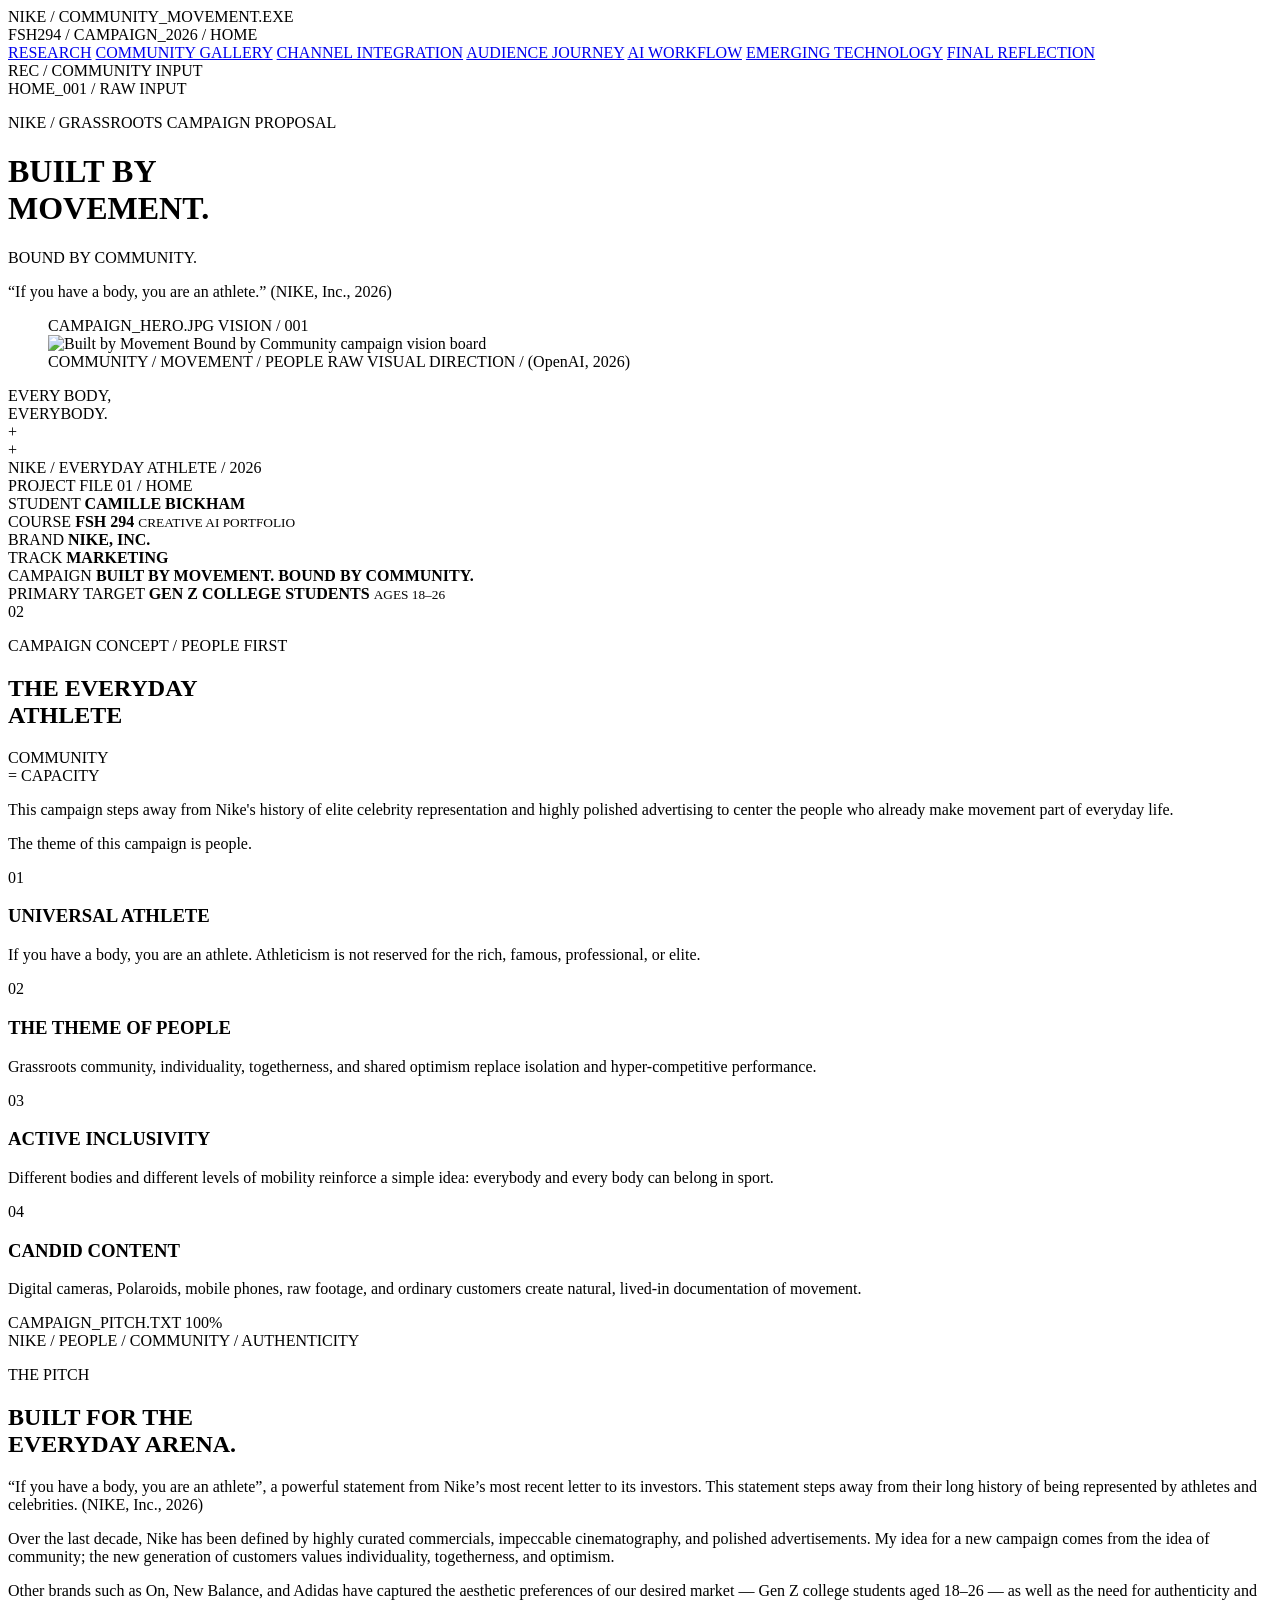
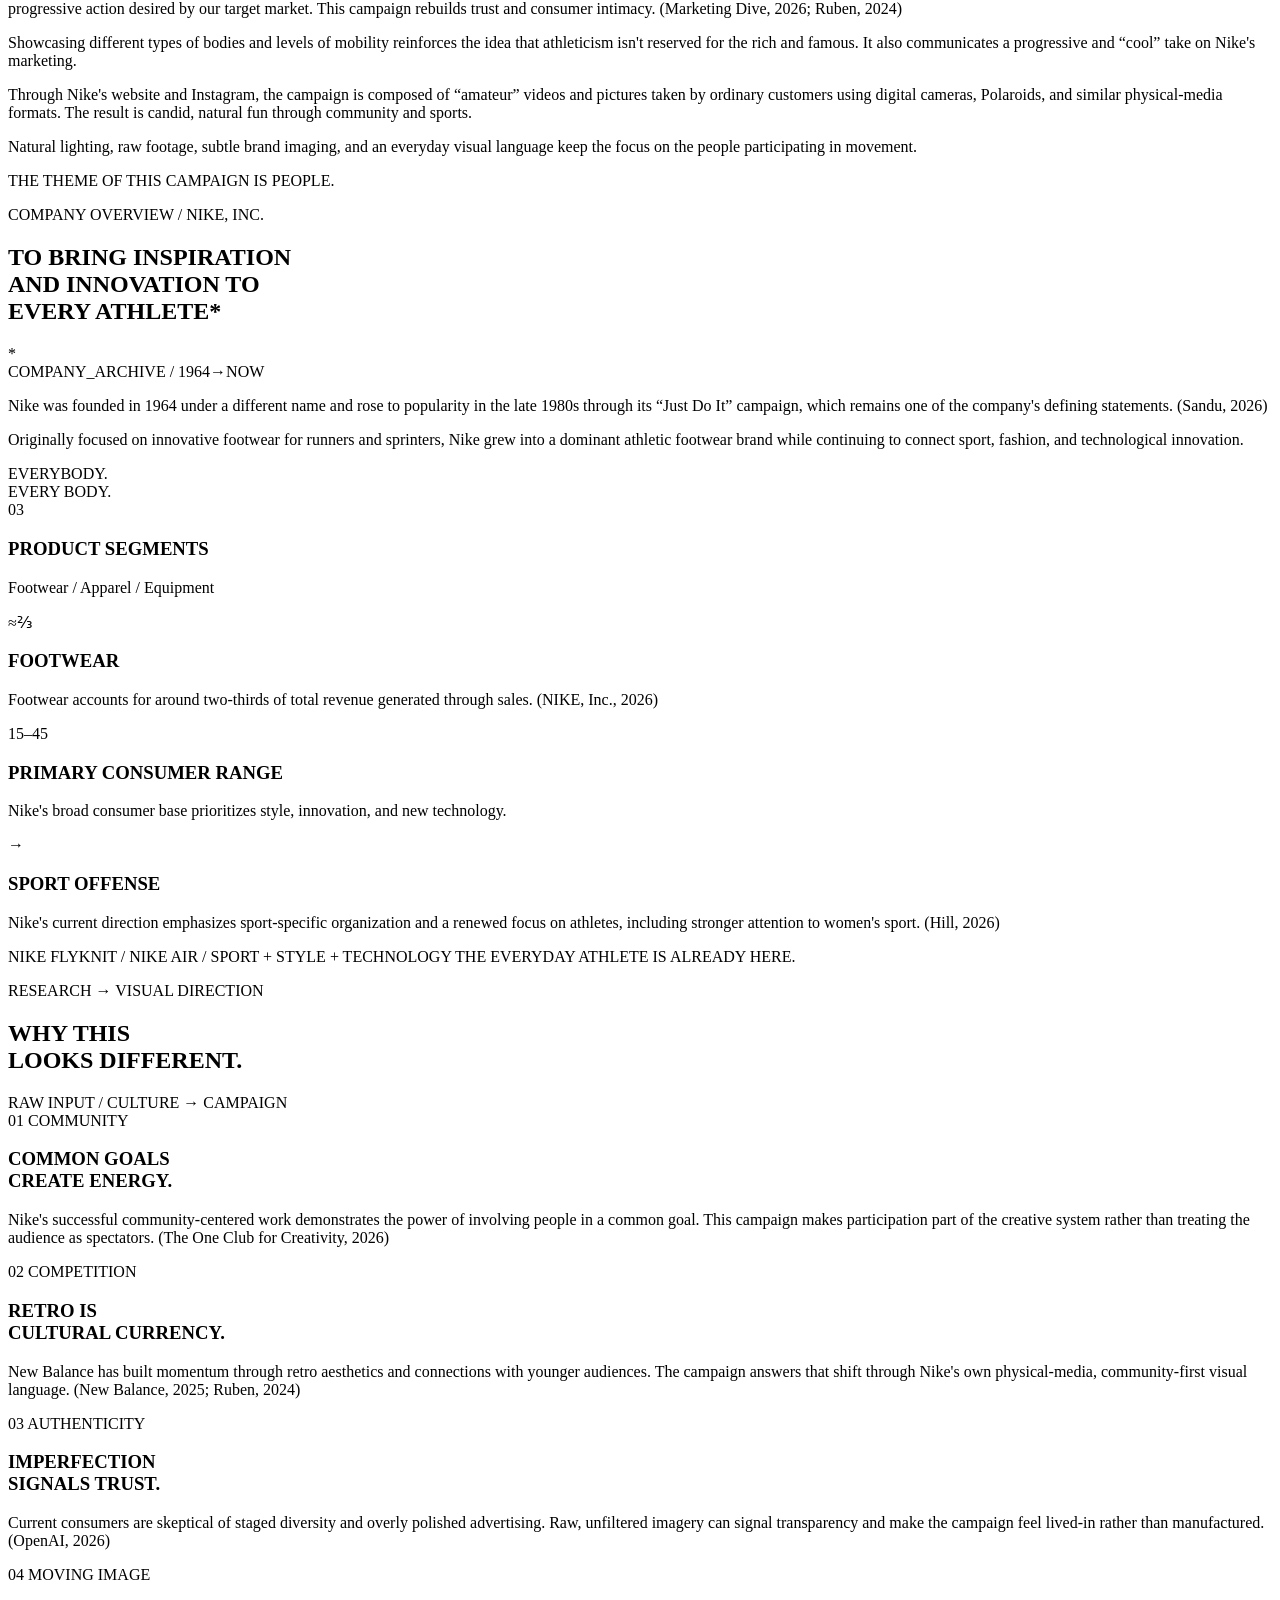
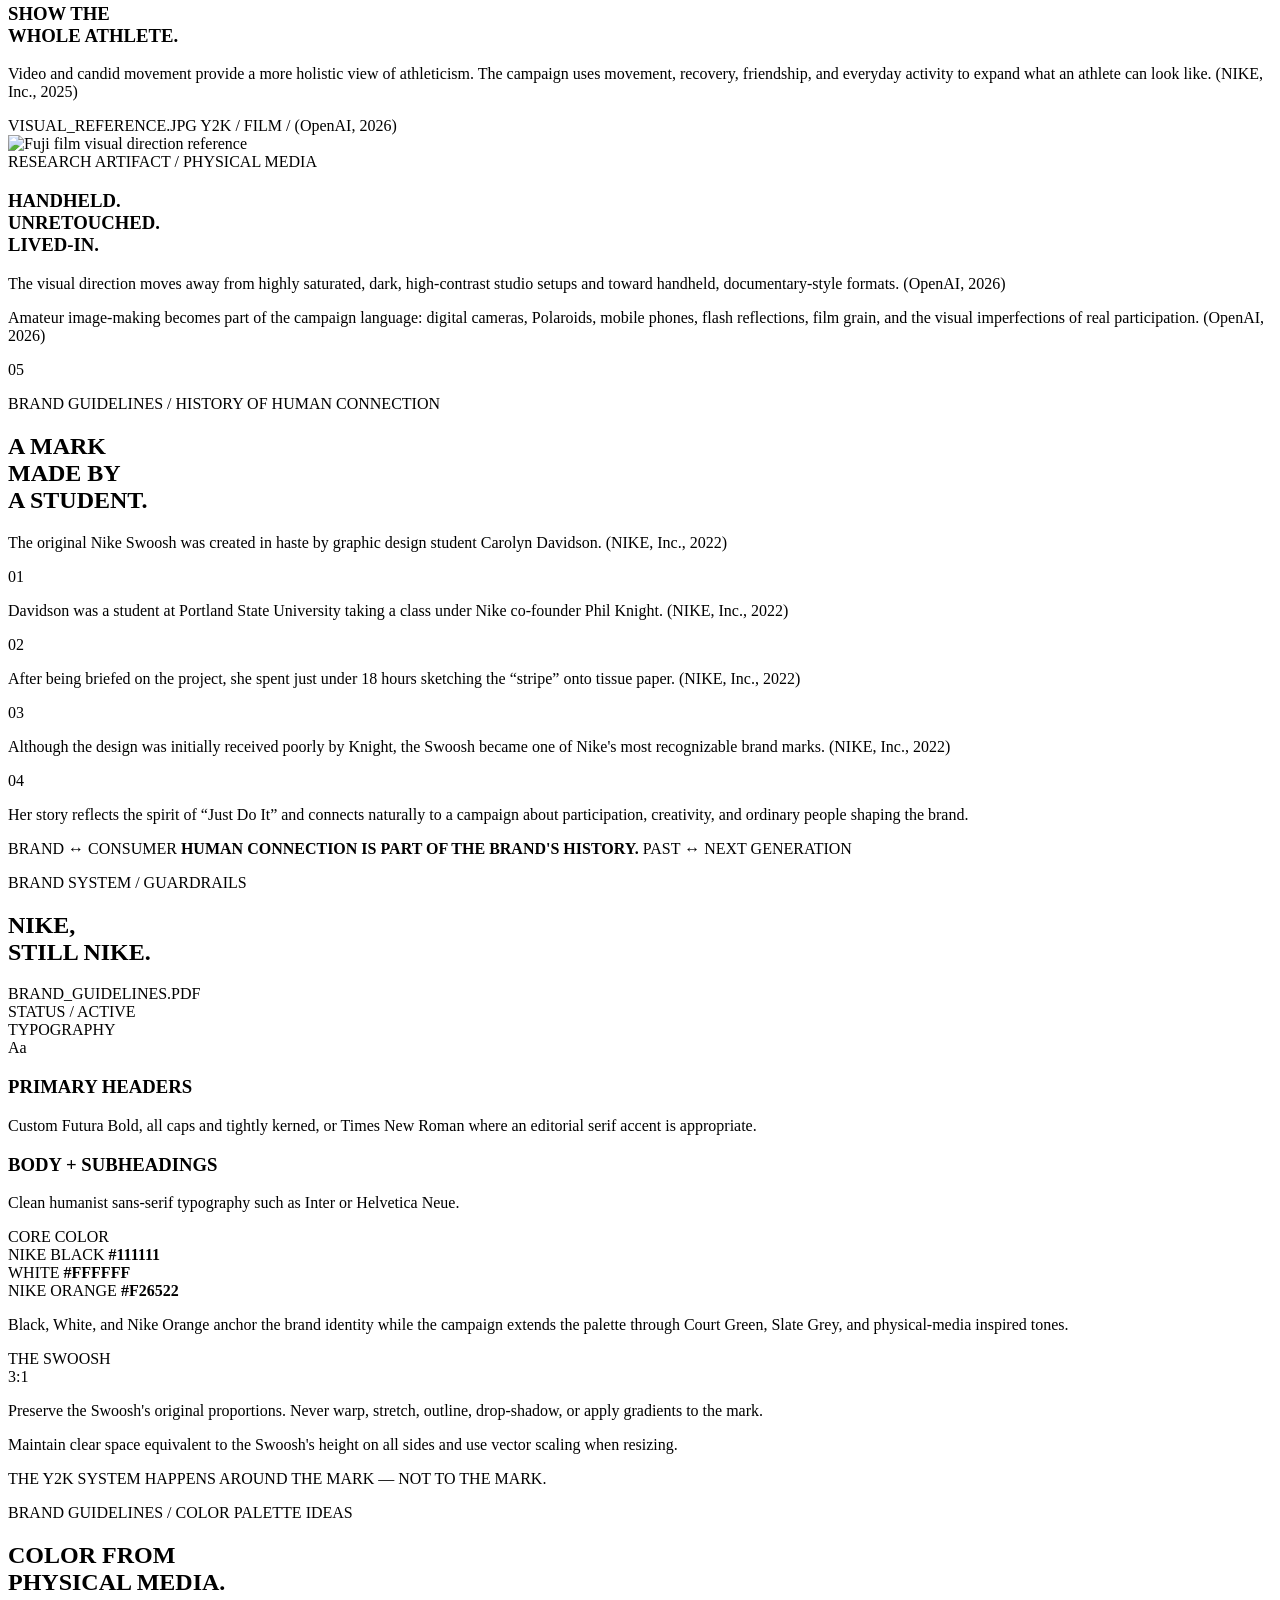
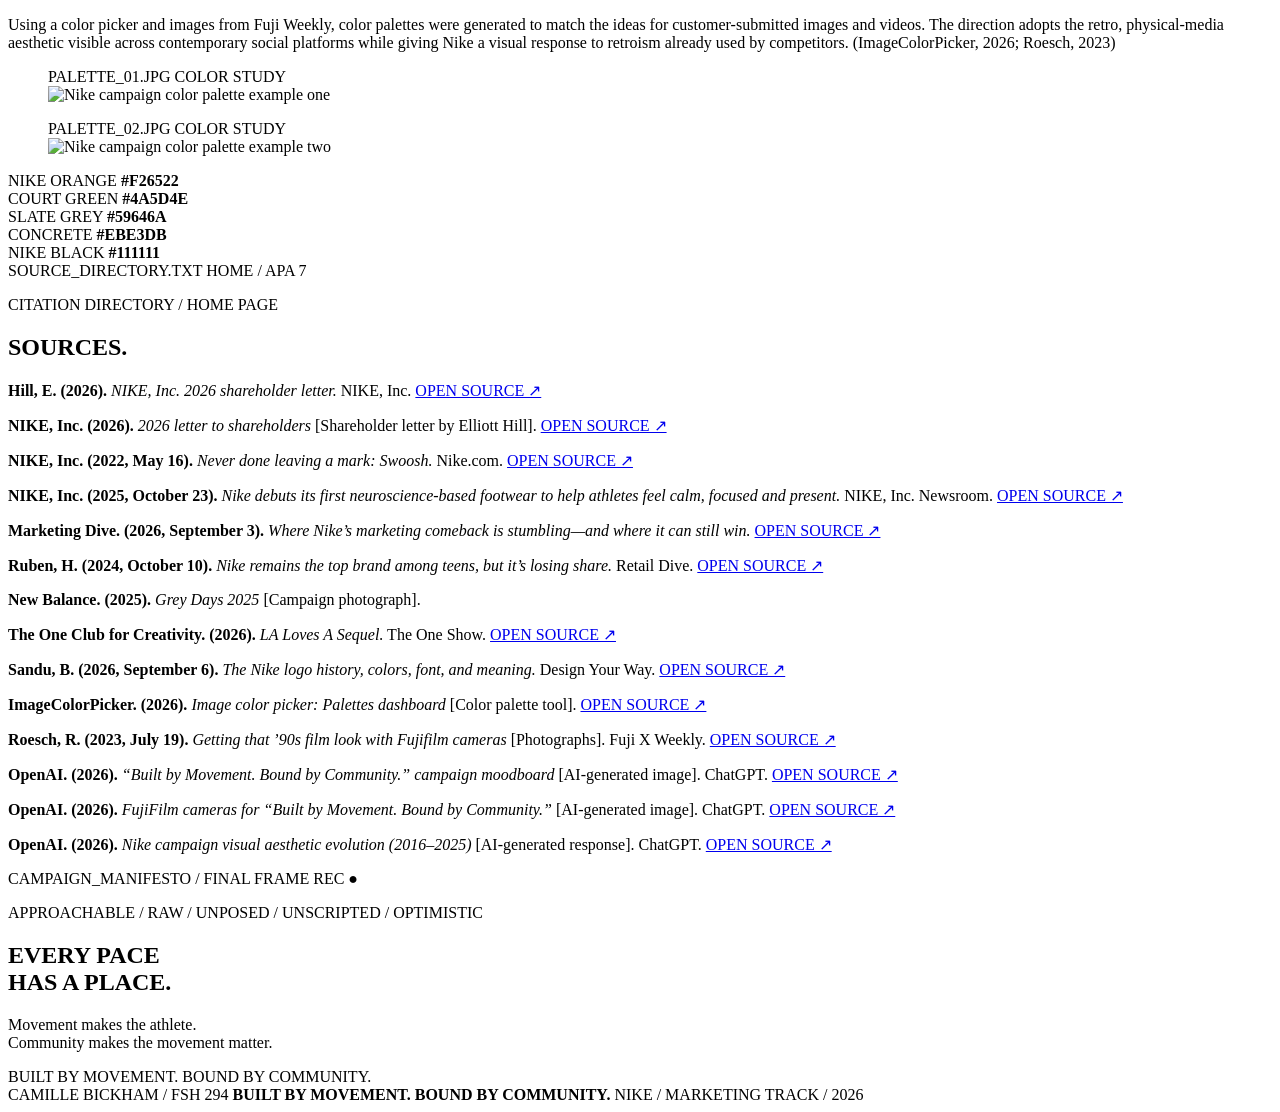
==== index.html @ 8ad65e27 "Add files via upload" ====
<!doctype html>
<html lang="en">
<head>
<meta charset="utf-8">
<meta name="viewport" content="width=device-width, initial-scale=1">
<title>Home | Nike Creative AI Portfolio</title>
<link rel="stylesheet" href="css/home.css">
</head>
<body>
<!-- =========================================================
NIKE — BUILT BY MOVEMENT. BOUND BY COMMUNITY.
HOME PAGE ONLY
CAMILLE BICKHAM / FSH 294 / MARKETING TRACK
========================================================= -->

<div class="nike-home">

  <!-- SYSTEM BAR -->
  <div class="home-system-bar">
    <div class="system-left">
      <span class="system-dot dot-orange"></span>
      <span class="system-dot dot-green"></span>
      <span class="system-dot dot-slate"></span>
      <span class="system-title">NIKE / COMMUNITY_MOVEMENT.EXE</span>
    </div>
    <div class="system-right">FSH294 / CAMPAIGN_2026 / HOME</div>
  </div>

  <!-- PAGE NAVIGATION / added without altering existing page structure -->
  <nav class="home-page-nav" aria-label="Portfolio page navigation">
    <a href="research.html">RESEARCH</a>
    <a href="community-gallery.html">COMMUNITY GALLERY</a>
    <a href="channel-integration.html">CHANNEL INTEGRATION</a>
    <a href="audience-journey.html">AUDIENCE JOURNEY</a>
    <a href="ai-workflow.html">AI WORKFLOW</a>
    <a href="emerging-technology.html">EMERGING TECHNOLOGY</a>
    <a href="final-reflection.html">FINAL REFLECTION</a>
  </nav>

  <!-- =====================================================
  HERO
  ====================================================== -->
  <header class="home-hero">

    <div class="hero-grid"></div>

    <div class="hero-topline">
      <div class="rec-chip"><span class="rec-dot"></span>REC / COMMUNITY INPUT</div>
      <div class="hero-file">HOME_001 / RAW INPUT</div>
    </div>

    <div class="hero-copy">
      <p class="hero-kicker">NIKE / GRASSROOTS CAMPAIGN PROPOSAL</p>
      <h1 class="hero-title">BUILT BY<br>MOVEMENT.</h1>
      <div class="hero-title-outline">BOUND BY COMMUNITY.</div>
      <p class="hero-quote">“If you have a body, you are an athlete.” <span class="home-citation">(NIKE, Inc., 2026)</span></p>
    </div>

    <figure class="hero-image-frame">

      <div class="image-window-bar">
        <span>CAMPAIGN_HERO.JPG</span>
        <span>VISION / 001</span>
      </div>

      <img alt="Built by Movement Bound by Community campaign vision board" src="assets/images/vision-board1.jpg">

      <div class="hero-image-meta">
        <span>COMMUNITY / MOVEMENT / PEOPLE</span>
        <span>RAW VISUAL DIRECTION / <span class="home-citation">(OpenAI, 2026)</span></span>
      </div>

    </figure>

    <div class="hero-sticker">EVERY BODY,<br>EVERYBODY.</div>

    <div class="hero-crosshair hero-crosshair-one">+</div>
    <div class="hero-crosshair hero-crosshair-two">+</div>

    <div class="hero-vertical">NIKE / EVERYDAY ATHLETE / 2026</div>

  </header>

  <!-- =====================================================
  PROJECT META
  ====================================================== -->
  <section class="project-meta">

    <div class="meta-heading">
      <span>PROJECT FILE</span>
      <span>01 / HOME</span>
    </div>

    <div class="meta-grid">

      <div class="meta-card">
        <span class="meta-label">STUDENT</span>
        <strong>CAMILLE BICKHAM</strong>
      </div>

      <div class="meta-card">
        <span class="meta-label">COURSE</span>
        <strong>FSH 294</strong>
        <small>CREATIVE AI PORTFOLIO</small>
      </div>

      <div class="meta-card meta-orange">
        <span class="meta-label">BRAND</span>
        <strong>NIKE, INC.</strong>
      </div>

      <div class="meta-card meta-green">
        <span class="meta-label">TRACK</span>
        <strong>MARKETING</strong>
      </div>

      <div class="meta-card meta-wide">
        <span class="meta-label">CAMPAIGN</span>
        <strong>BUILT BY MOVEMENT. BOUND BY COMMUNITY.</strong>
      </div>

      <div class="meta-card meta-black">
        <span class="meta-label">PRIMARY TARGET</span>
        <strong>GEN Z COLLEGE STUDENTS</strong>
        <small>AGES 18–26</small>
      </div>

    </div>

  </section>

  <!-- =====================================================
  CAMPAIGN CONCEPT
  ====================================================== -->
  <section class="concept-section">

    <div class="section-number">02</div>

    <div class="concept-heading">

      <div>
        <p class="section-kicker">CAMPAIGN CONCEPT / PEOPLE FIRST</p>
        <h2 class="outline-green">THE EVERYDAY<br>ATHLETE</h2>
      </div>

      <div class="concept-stamp">COMMUNITY<br>= CAPACITY</div>

    </div>

    <div class="concept-layout">

      <div class="concept-big-copy">
        <p>This campaign steps away from Nike's history of elite celebrity representation and highly polished advertising to center the people who already make movement part of everyday life.</p>
        <p class="concept-serif">The theme of this campaign is people.</p>
      </div>

      <div class="concept-points">

        <article class="concept-point">
          <span class="concept-index">01</span>
          <div class="concept-point-copy">
            <h3>UNIVERSAL ATHLETE</h3>
            <p>If you have a body, you are an athlete. Athleticism is not reserved for the rich, famous, professional, or elite.</p>
          </div>
        </article>

        <article class="concept-point">
          <span class="concept-index">02</span>
          <div class="concept-point-copy">
            <h3>THE THEME OF PEOPLE</h3>
            <p>Grassroots community, individuality, togetherness, and shared optimism replace isolation and hyper-competitive performance.</p>
          </div>
        </article>

        <article class="concept-point">
          <span class="concept-index">03</span>
          <div class="concept-point-copy">
            <h3>ACTIVE INCLUSIVITY</h3>
            <p>Different bodies and different levels of mobility reinforce a simple idea: everybody and every body can belong in sport.</p>
          </div>
        </article>

        <article class="concept-point">
          <span class="concept-index">04</span>
          <div class="concept-point-copy">
            <h3>CANDID CONTENT</h3>
            <p>Digital cameras, Polaroids, mobile phones, raw footage, and ordinary customers create natural, lived-in documentation of movement.</p>
          </div>
        </article>

      </div>

    </div>

  </section>

  <!-- =====================================================
  CAMPAIGN PITCH
  ====================================================== -->
  <section class="pitch-section">

    <div class="pitch-browser">

      <div class="browser-top">
        <div class="browser-dots">
          <span></span>
          <span></span>
          <span></span>
        </div>
        <span>CAMPAIGN_PITCH.TXT</span>
        <span>100%</span>
      </div>

      <div class="pitch-content">

        <div class="pitch-side-label">NIKE / PEOPLE / COMMUNITY / AUTHENTICITY</div>

        <div class="pitch-main">

          <p class="section-kicker orange-text">THE PITCH</p>

          <h2>BUILT FOR THE<br>EVERYDAY ARENA.</h2>

          <p>“If you have a body, you are an athlete”, a powerful statement from Nike’s most recent letter to its investors. This statement steps away from their long history of being represented by athletes and celebrities. <span class="home-citation">(NIKE, Inc., 2026)</span></p>

          <p>Over the last decade, Nike has been defined by highly curated commercials, impeccable cinematography, and polished advertisements. My idea for a new campaign comes from the idea of community; the new generation of customers values individuality, togetherness, and optimism.</p>

          <p>Other brands such as On, New Balance, and Adidas have captured the aesthetic preferences of our desired market — Gen Z college students aged 18–26 — as well as the need for authenticity and progressive action desired by our target market. This campaign rebuilds trust and consumer intimacy. <span class="home-citation">(Marketing Dive, 2026; Ruben, 2024)</span></p>

          <p>Showcasing different types of bodies and levels of mobility reinforces the idea that athleticism isn't reserved for the rich and famous. It also communicates a progressive and “cool” take on Nike's marketing.</p>

          <p>Through Nike's website and Instagram, the campaign is composed of “amateur” videos and pictures taken by ordinary customers using digital cameras, Polaroids, and similar physical-media formats. The result is candid, natural fun through community and sports.</p>

          <p>Natural lighting, raw footage, subtle brand imaging, and an everyday visual language keep the focus on the people participating in movement.</p>

          <p class="pitch-final">THE THEME OF THIS CAMPAIGN IS PEOPLE.</p>

        </div>

      </div>

    </div>

  </section>

  <!-- =====================================================
  COMPANY OVERVIEW
  ====================================================== -->
  <section class="company-section">

    <div class="company-header">

      <div class="company-title-block">
        <p class="section-kicker light-kicker">COMPANY OVERVIEW / NIKE, INC.</p>
        <h2 class="company-mission">TO BRING INSPIRATION<br>AND INNOVATION TO<br>EVERY ATHLETE*</h2>
      </div>

      <div class="asterisk">*</div>

    </div>

    <div class="company-grid">

      <div class="company-history">

        <span class="technical-label">COMPANY_ARCHIVE / 1964→NOW</span>

        <p>Nike was founded in 1964 under a different name and rose to popularity in the late 1980s through its “Just Do It” campaign, which remains one of the company's defining statements. <span class="home-citation">(Sandu, 2026)</span></p>

        <p>Originally focused on innovative footwear for runners and sprinters, Nike grew into a dominant athletic footwear brand while continuing to connect sport, fashion, and technological innovation.</p>

        <div class="company-quote">EVERYBODY.<br>EVERY BODY.</div>

      </div>

      <div class="company-data">

        <article>
          <span class="data-number">03</span>
          <div>
            <h3>PRODUCT SEGMENTS</h3>
            <p>Footwear / Apparel / Equipment</p>
          </div>
        </article>

        <article>
          <span class="data-number">≈⅔</span>
          <div>
            <h3>FOOTWEAR</h3>
            <p>Footwear accounts for around two-thirds of total revenue generated through sales. <span class="home-citation">(NIKE, Inc., 2026)</span></p>
          </div>
        </article>

        <article>
          <span class="data-number">15–45</span>
          <div>
            <h3>PRIMARY CONSUMER RANGE</h3>
            <p>Nike's broad consumer base prioritizes style, innovation, and new technology.</p>
          </div>
        </article>

        <article>
          <span class="data-number">→</span>
          <div>
            <h3>SPORT OFFENSE</h3>
            <p>Nike's current direction emphasizes sport-specific organization and a renewed focus on athletes, including stronger attention to women's sport. <span class="home-citation">(Hill, 2026)</span></p>
          </div>
        </article>

      </div>

    </div>

    <div class="company-bottom">
      <span>NIKE FLYKNIT / NIKE AIR / SPORT + STYLE + TECHNOLOGY</span>
      <span>THE EVERYDAY ATHLETE IS ALREADY HERE.</span>
    </div>

  </section>

  <!-- =====================================================
  RESEARCH TO VISUAL
  ====================================================== -->
  <section class="research-visual-section">

    <div class="research-header">

      <div>
        <p class="section-kicker">RESEARCH → VISUAL DIRECTION</p>
        <h2 class="outline-orange">WHY THIS<br>LOOKS DIFFERENT.</h2>
      </div>

      <div class="raw-input-chip">RAW INPUT / CULTURE → CAMPAIGN</div>

    </div>

    <div class="research-grid">

      <article class="research-card research-orange">
        <span class="research-index">01</span>
        <span class="research-type">COMMUNITY</span>
        <h3>COMMON GOALS<br>CREATE ENERGY.</h3>
        <p>Nike's successful community-centered work demonstrates the power of involving people in a common goal. This campaign makes participation part of the creative system rather than treating the audience as spectators. <span class="home-citation">(The One Club for Creativity, 2026)</span></p>
      </article>

      <article class="research-card research-green">
        <span class="research-index">02</span>
        <span class="research-type">COMPETITION</span>
        <h3>RETRO IS<br>CULTURAL CURRENCY.</h3>
        <p>New Balance has built momentum through retro aesthetics and connections with younger audiences. The campaign answers that shift through Nike's own physical-media, community-first visual language. <span class="home-citation">(New Balance, 2025; Ruben, 2024)</span></p>
      </article>

      <article class="research-card research-slate">
        <span class="research-index">03</span>
        <span class="research-type">AUTHENTICITY</span>
        <h3>IMPERFECTION<br>SIGNALS TRUST.</h3>
        <p>Current consumers are skeptical of staged diversity and overly polished advertising. Raw, unfiltered imagery can signal transparency and make the campaign feel lived-in rather than manufactured. <span class="home-citation">(OpenAI, 2026)</span></p>
      </article>

      <article class="research-card research-black">
        <span class="research-index">04</span>
        <span class="research-type">MOVING IMAGE</span>
        <h3>SHOW THE<br>WHOLE ATHLETE.</h3>
        <p>Video and candid movement provide a more holistic view of athleticism. The campaign uses movement, recovery, friendship, and everyday activity to expand what an athlete can look like. <span class="home-citation">(NIKE, Inc., 2025)</span></p>
      </article>

    </div>

    <div class="visual-artifact">

      <div class="artifact-window">

        <div class="browser-top">
          <div class="browser-dots">
            <span></span>
            <span></span>
            <span></span>
          </div>
          <span>VISUAL_REFERENCE.JPG</span>
          <span>Y2K / FILM / <span class="home-citation">(OpenAI, 2026)</span></span>
        </div>

        <img alt="Fuji film visual direction reference" loading="lazy" src="assets/images/fuji-film-visual.jpg">

      </div>

      <div class="artifact-copy">
        <span class="technical-label">RESEARCH ARTIFACT / PHYSICAL MEDIA</span>
        <h3>HANDHELD.<br>UNRETOUCHED.<br>LIVED-IN.</h3>
        <p>The visual direction moves away from highly saturated, dark, high-contrast studio setups and toward handheld, documentary-style formats. <span class="home-citation">(OpenAI, 2026)</span></p>
        <p>Amateur image-making becomes part of the campaign language: digital cameras, Polaroids, mobile phones, flash reflections, film grain, and the visual imperfections of real participation. <span class="home-citation">(OpenAI, 2026)</span></p>
      </div>

    </div>

  </section>

  <!-- =====================================================
  HISTORY OF HUMAN CONNECTION
  ====================================================== -->
  <section class="connection-section">

    <div class="connection-number">05</div>

    <div class="connection-layout">

      <div class="connection-title">
        <p class="section-kicker light-kicker">BRAND GUIDELINES / HISTORY OF HUMAN CONNECTION</p>
        <h2>A MARK<br>MADE BY<br>A STUDENT.</h2>
      </div>

      <div class="connection-story">

        <p class="connection-lead">The original Nike Swoosh was created in haste by graphic design student Carolyn Davidson. <span class="home-citation">(NIKE, Inc., 2022)</span></p>

        <div class="timeline">

          <div class="timeline-item">
            <span>01</span>
            <p>Davidson was a student at Portland State University taking a class under Nike co-founder Phil Knight. <span class="home-citation">(NIKE, Inc., 2022)</span></p>
          </div>

          <div class="timeline-item">
            <span>02</span>
            <p>After being briefed on the project, she spent just under 18 hours sketching the “stripe” onto tissue paper. <span class="home-citation">(NIKE, Inc., 2022)</span></p>
          </div>

          <div class="timeline-item">
            <span>03</span>
            <p>Although the design was initially received poorly by Knight, the Swoosh became one of Nike's most recognizable brand marks. <span class="home-citation">(NIKE, Inc., 2022)</span></p>
          </div>

          <div class="timeline-item">
            <span>04</span>
            <p>Her story reflects the spirit of “Just Do It” and connects naturally to a campaign about participation, creativity, and ordinary people shaping the brand.</p>
          </div>

        </div>

      </div>

    </div>

    <div class="connection-banner">
      <span>BRAND ↔ CONSUMER</span>
      <strong>HUMAN CONNECTION IS PART OF THE BRAND'S HISTORY.</strong>
      <span>PAST ↔ NEXT GENERATION</span>
    </div>

  </section>

  <!-- =====================================================
  BRAND GUIDELINES
  ====================================================== -->
  <section class="guidelines-section">

    <div class="guidelines-heading">

      <div>
        <p class="section-kicker">BRAND SYSTEM / GUARDRAILS</p>
        <h2 class="outline-green">NIKE,<br>STILL NIKE.</h2>
      </div>

      <div class="guideline-file">BRAND_GUIDELINES.PDF<br>STATUS / ACTIVE</div>

    </div>

    <div class="guideline-grid">

      <article class="guideline-card">

        <div class="guideline-top orange-bar">TYPOGRAPHY</div>

        <div class="guideline-body">
          <span class="giant-type">Aa</span>
          <h3>PRIMARY HEADERS</h3>
          <p>Custom Futura Bold, all caps and tightly kerned, or Times New Roman where an editorial serif accent is appropriate.</p>
          <h3>BODY + SUBHEADINGS</h3>
          <p>Clean humanist sans-serif typography such as Inter or Helvetica Neue.</p>
        </div>

      </article>

      <article class="guideline-card">

        <div class="guideline-top green-bar">CORE COLOR</div>

        <div class="guideline-body">

          <div class="brand-swatches">

            <div class="brand-swatch swatch-black">
              <span>NIKE BLACK</span>
              <strong>#111111</strong>
            </div>

            <div class="brand-swatch swatch-white">
              <span>WHITE</span>
              <strong>#FFFFFF</strong>
            </div>

            <div class="brand-swatch swatch-orange">
              <span>NIKE ORANGE</span>
              <strong>#F26522</strong>
            </div>

          </div>

          <p>Black, White, and Nike Orange anchor the brand identity while the campaign extends the palette through Court Green, Slate Grey, and physical-media inspired tones.</p>

        </div>

      </article>

      <article class="guideline-card">

        <div class="guideline-top slate-bar">THE SWOOSH</div>

        <div class="guideline-body swoosh-rules">
          <div class="rule-symbol">3:1</div>
          <p>Preserve the Swoosh's original proportions. Never warp, stretch, outline, drop-shadow, or apply gradients to the mark.</p>
          <p>Maintain clear space equivalent to the Swoosh's height on all sides and use vector scaling when resizing.</p>
          <p class="rule-note">THE Y2K SYSTEM HAPPENS AROUND THE MARK — NOT TO THE MARK.</p>
        </div>

      </article>

    </div>

  </section>

  <!-- =====================================================
  COLOR PALETTE IDEAS
  ====================================================== -->
  <section class="palette-section">

    <div class="palette-header">

      <div>
        <p class="section-kicker">BRAND GUIDELINES / COLOR PALETTE IDEAS</p>
        <h2 class="outline-orange">COLOR FROM<br>PHYSICAL MEDIA.</h2>
      </div>

      <p class="palette-intro">Using a color picker and images from Fuji Weekly, color palettes were generated to match the ideas for customer-submitted images and videos. The direction adopts the retro, physical-media aesthetic visible across contemporary social platforms while giving Nike a visual response to retroism already used by competitors. <span class="home-citation">(ImageColorPicker, 2026; Roesch, 2023)</span></p>

    </div>

    <div class="palette-images">

      <figure class="palette-frame palette-one">

        <div class="image-window-bar orange-window">
          <span>PALETTE_01.JPG</span>
          <span>COLOR STUDY</span>
        </div>

        <img alt="Nike campaign color palette example one" loading="lazy" src="assets/images/color-pallette-example1.jpg">

      </figure>

      <figure class="palette-frame palette-two">

        <div class="image-window-bar green-window">
          <span>PALETTE_02.JPG</span>
          <span>COLOR STUDY</span>
        </div>

        <img alt="Nike campaign color palette example two" loading="lazy" src="assets/images/color-pallette-example2.jpg">

      </figure>

    </div>

    <div class="campaign-palette">

      <div class="campaign-color color-orange">
        <span>NIKE ORANGE</span>
        <strong>#F26522</strong>
      </div>

      <div class="campaign-color color-green">
        <span>COURT GREEN</span>
        <strong>#4A5D4E</strong>
      </div>

      <div class="campaign-color color-slate">
        <span>SLATE GREY</span>
        <strong>#59646A</strong>
      </div>

      <div class="campaign-color color-cream">
        <span>CONCRETE</span>
        <strong>#EBE3DB</strong>
      </div>

      <div class="campaign-color color-black">
        <span>NIKE BLACK</span>
        <strong>#111111</strong>
      </div>

    </div>

  </section>

  <!-- =====================================================
  HOME PAGE SOURCES / APA SUPPORT
  ====================================================== -->
  <section class="home-sources" aria-labelledby="home-sources-title">
    <div class="home-sources-top">
      <span>SOURCE_DIRECTORY.TXT</span>
      <span>HOME / APA 7</span>
    </div>
    <div class="home-sources-inner">
      <p class="section-kicker">CITATION DIRECTORY / HOME PAGE</p>
      <h2 id="home-sources-title">SOURCES.</h2>
      <div class="home-source-list">
        <p><strong>Hill, E. (2026).</strong> <em>NIKE, Inc. 2026 shareholder letter.</em> NIKE, Inc. <a href="http://investors.nike.com" target="_blank" rel="noopener">OPEN SOURCE ↗</a></p>
        <p><strong>NIKE, Inc. (2026).</strong> <em>2026 letter to shareholders</em> [Shareholder letter by Elliott Hill]. <a href="http://investors.nike.com" target="_blank" rel="noopener">OPEN SOURCE ↗</a></p>
        <p><strong>NIKE, Inc. (2022, May 16).</strong> <em>Never done leaving a mark: Swoosh.</em> Nike.com. <a href="https://www.nike.com/a/never-done-leaving-a-mark-swoosh" target="_blank" rel="noopener">OPEN SOURCE ↗</a></p>
        <p><strong>NIKE, Inc. (2025, October 23).</strong> <em>Nike debuts its first neuroscience-based footwear to help athletes feel calm, focused and present.</em> NIKE, Inc. Newsroom. <a href="https://about.nike.com/en/newsroom/releases/nike-mind-001-mind-002-official-images" target="_blank" rel="noopener">OPEN SOURCE ↗</a></p>
        <p><strong>Marketing Dive. (2026, September 3).</strong> <em>Where Nike’s marketing comeback is stumbling—and where it can still win.</em> <a href="https://www.marketingdive.com/news/where-nikes-marketing-comeback-is-stumbling-and-where-it-can-still-win/819788/" target="_blank" rel="noopener">OPEN SOURCE ↗</a></p>
        <p><strong>Ruben, H. (2024, October 10).</strong> <em>Nike remains the top brand among teens, but it’s losing share.</em> Retail Dive. <a href="https://www.retaildive.com/news/nike-losing-share-among-teens-gen-z/729446/" target="_blank" rel="noopener">OPEN SOURCE ↗</a></p>
        <p><strong>New Balance. (2025).</strong> <em>Grey Days 2025</em> [Campaign photograph].</p>
        <p><strong>The One Club for Creativity. (2026).</strong> <em>LA Loves A Sequel.</em> The One Show. <a href="https://www.oneclub.org/awards/theoneshow/-award/64891/la-loves-a-sequel/" target="_blank" rel="noopener">OPEN SOURCE ↗</a></p>
        <p><strong>Sandu, B. (2026, September 6).</strong> <em>The Nike logo history, colors, font, and meaning.</em> Design Your Way. <a href="https://www.designyourway.net/blog/nike-logo/" target="_blank" rel="noopener">OPEN SOURCE ↗</a></p>
        <p><strong>ImageColorPicker. (2026).</strong> <em>Image color picker: Palettes dashboard</em> [Color palette tool]. <a href="https://imagecolorpicker.com/" target="_blank" rel="noopener">OPEN SOURCE ↗</a></p>
        <p><strong>Roesch, R. (2023, July 19).</strong> <em>Getting that ’90s film look with Fujifilm cameras</em> [Photographs]. Fuji X Weekly. <a href="https://fujixweekly.com/2023/07/19/getting-that-90s-film-look-with-fujifilm-cameras/" target="_blank" rel="noopener">OPEN SOURCE ↗</a></p>
        <p><strong>OpenAI. (2026).</strong> <em>“Built by Movement. Bound by Community.” campaign moodboard</em> [AI-generated image]. ChatGPT. <a href="https://chatgpt.com/" target="_blank" rel="noopener">OPEN SOURCE ↗</a></p>
        <p><strong>OpenAI. (2026).</strong> <em>FujiFilm cameras for “Built by Movement. Bound by Community.”</em> [AI-generated image]. ChatGPT. <a href="https://chatgpt.com/" target="_blank" rel="noopener">OPEN SOURCE ↗</a></p>
        <p><strong>OpenAI. (2026).</strong> <em>Nike campaign visual aesthetic evolution (2016–2025)</em> [AI-generated response]. ChatGPT. <a href="https://chatgpt.com/" target="_blank" rel="noopener">OPEN SOURCE ↗</a></p>
      </div>
    </div>
  </section>

  <!-- =====================================================
  FINAL CAMPAIGN STATEMENT
  ====================================================== -->
  <section class="home-closing">

    <div class="closing-grid"></div>

    <div class="closing-top">
      <span>CAMPAIGN_MANIFESTO / FINAL FRAME</span>
      <span>REC ●</span>
    </div>

    <p class="closing-small">APPROACHABLE / RAW / UNPOSED / UNSCRIPTED / OPTIMISTIC</p>

    <h2>EVERY PACE<br>HAS A PLACE.</h2>

    <p class="closing-serif">Movement makes the athlete.<br>Community makes the movement matter.</p>

    <div class="closing-slogan">BUILT BY MOVEMENT. BOUND BY COMMUNITY.</div>

  </section>

  <!-- FOOTER -->
  <footer class="home-footer">
    <span>CAMILLE BICKHAM / FSH 294</span>
    <strong>BUILT BY MOVEMENT. BOUND BY COMMUNITY.</strong>
    <span>NIKE / MARKETING TRACK / 2026</span>
  </footer>

</div>
</body>
</html>
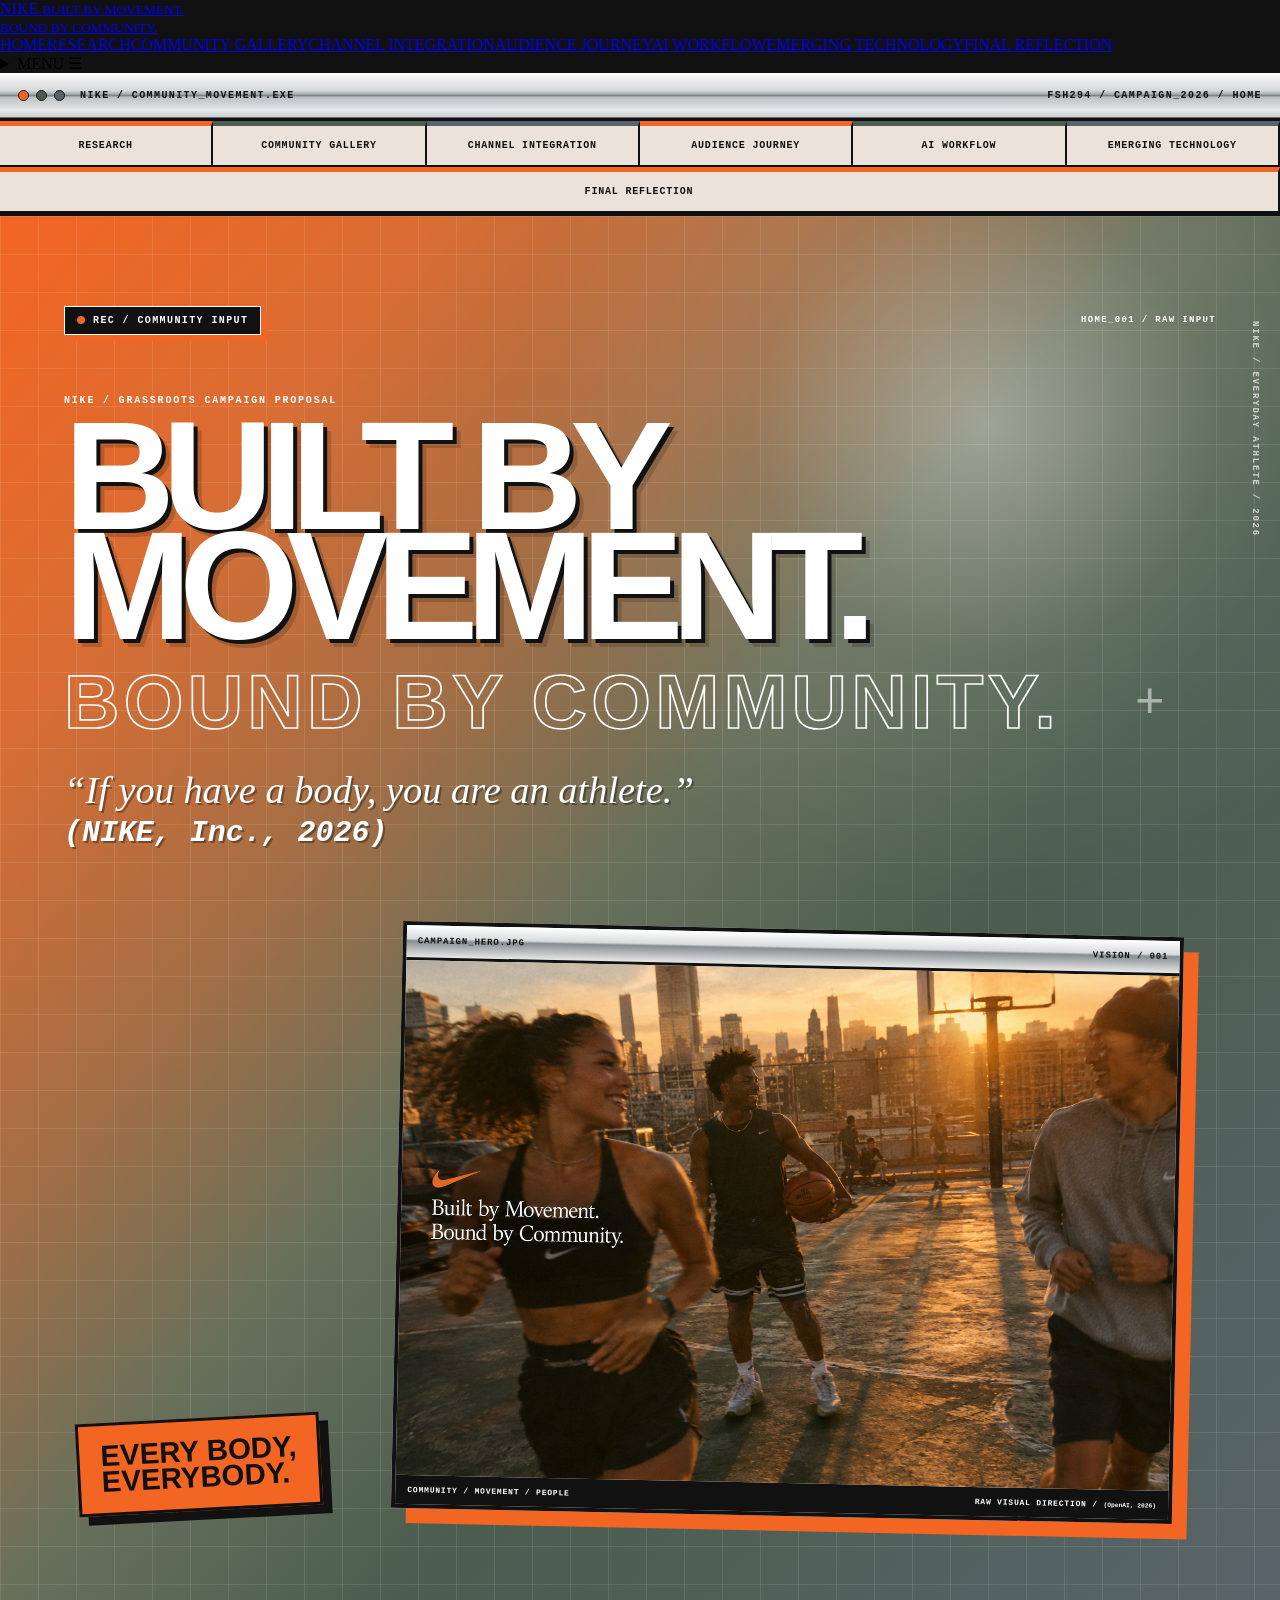
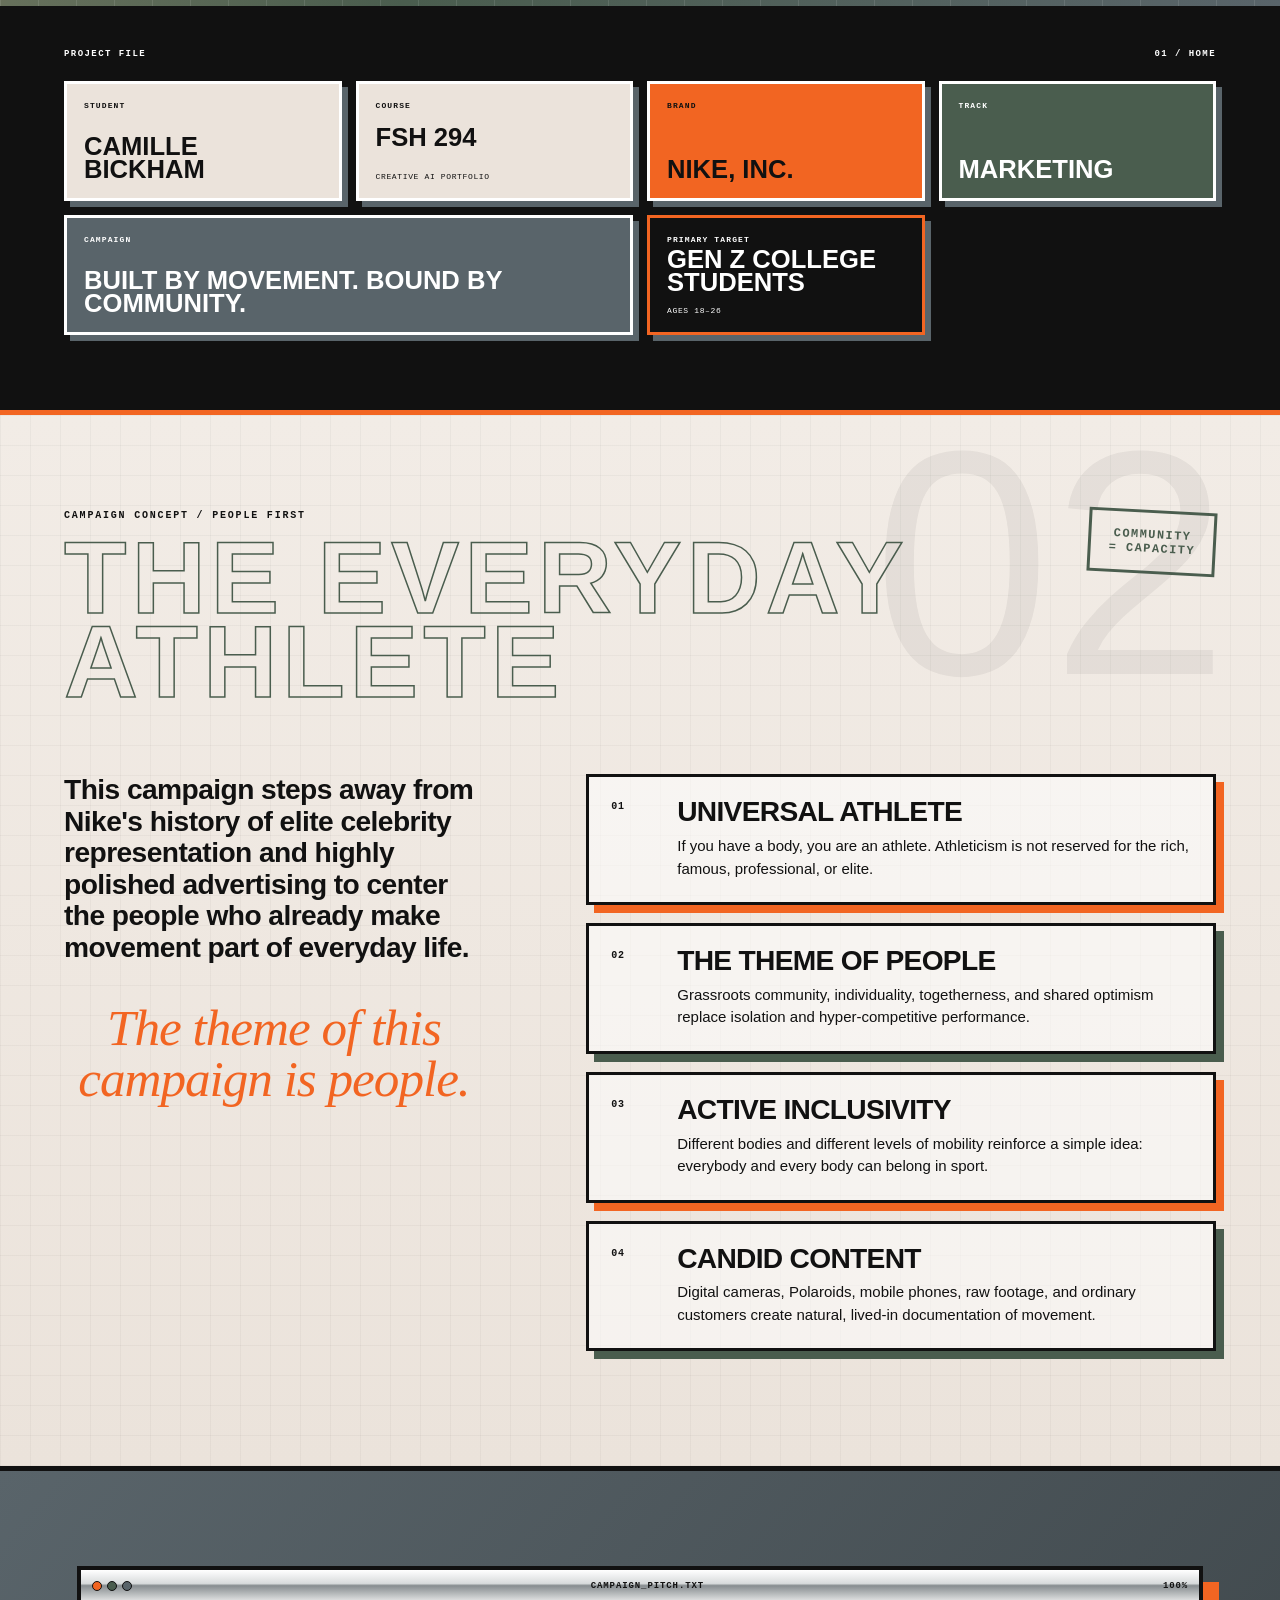
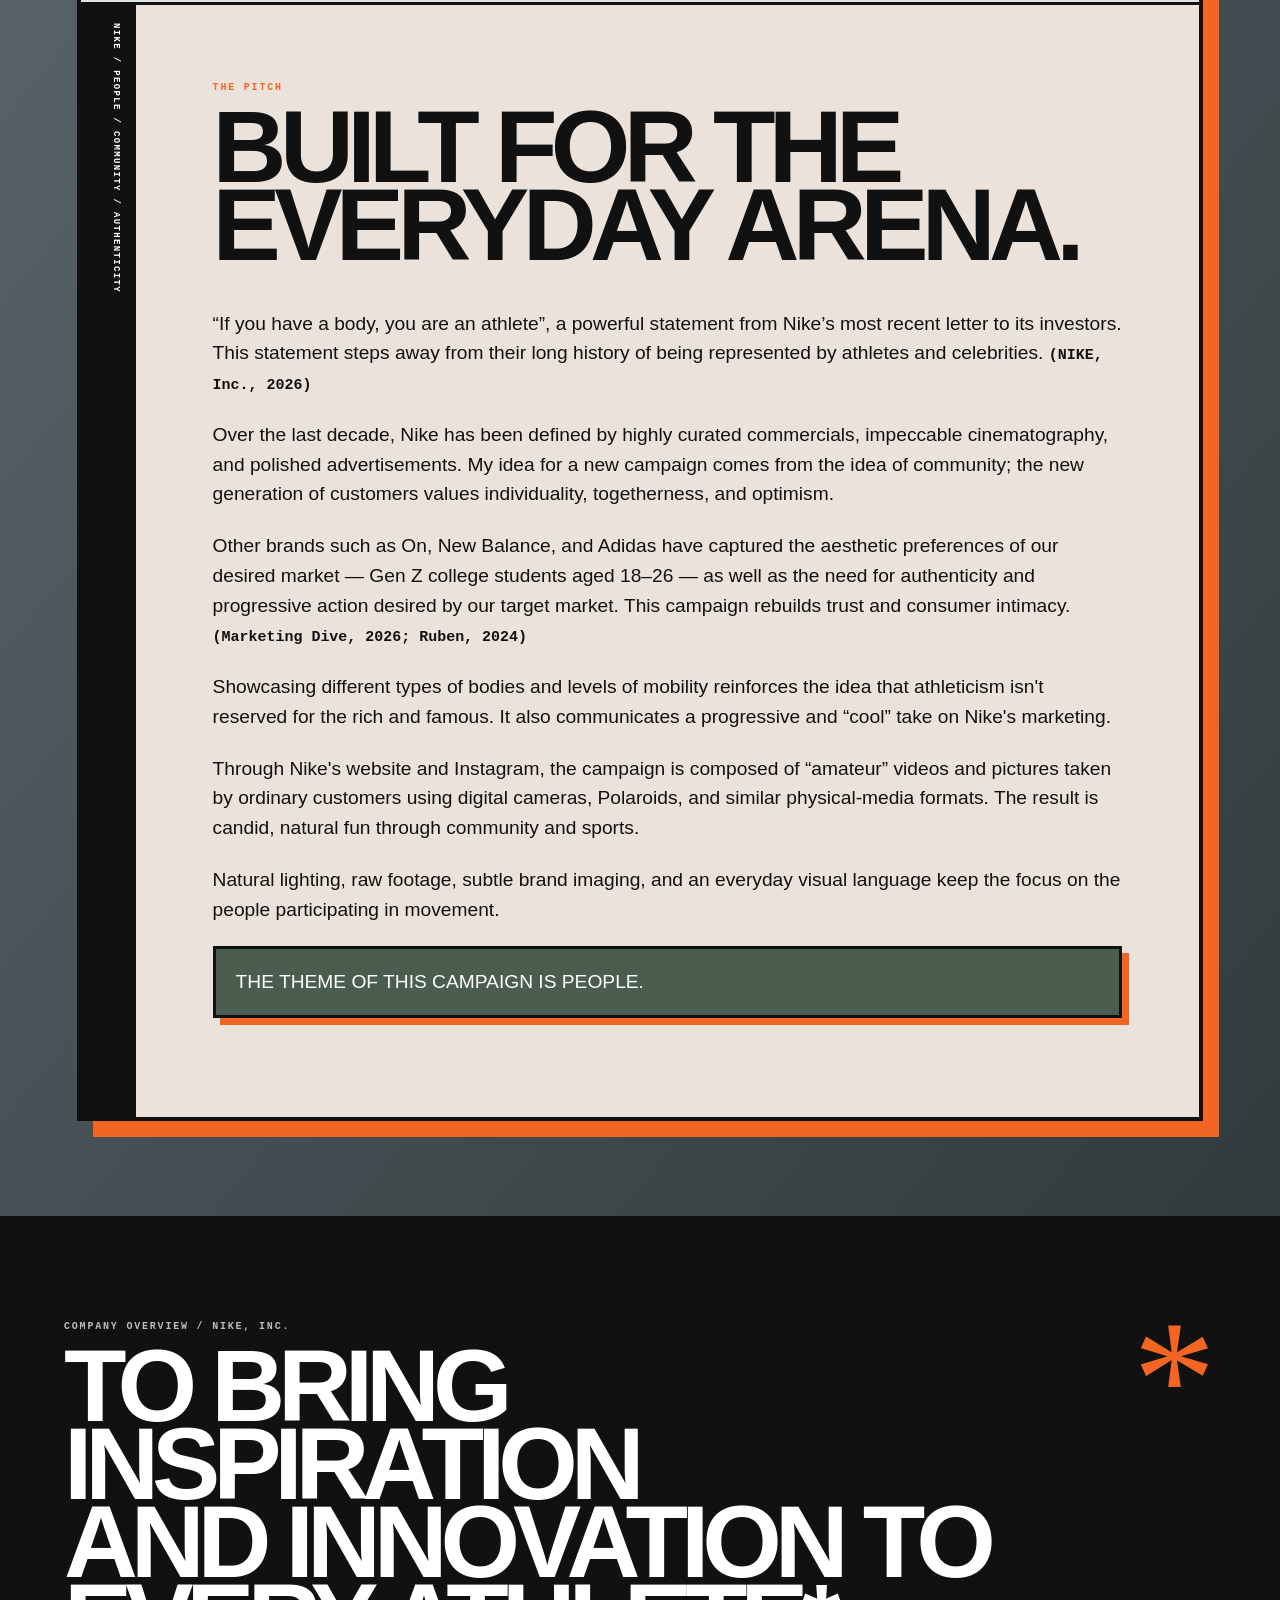
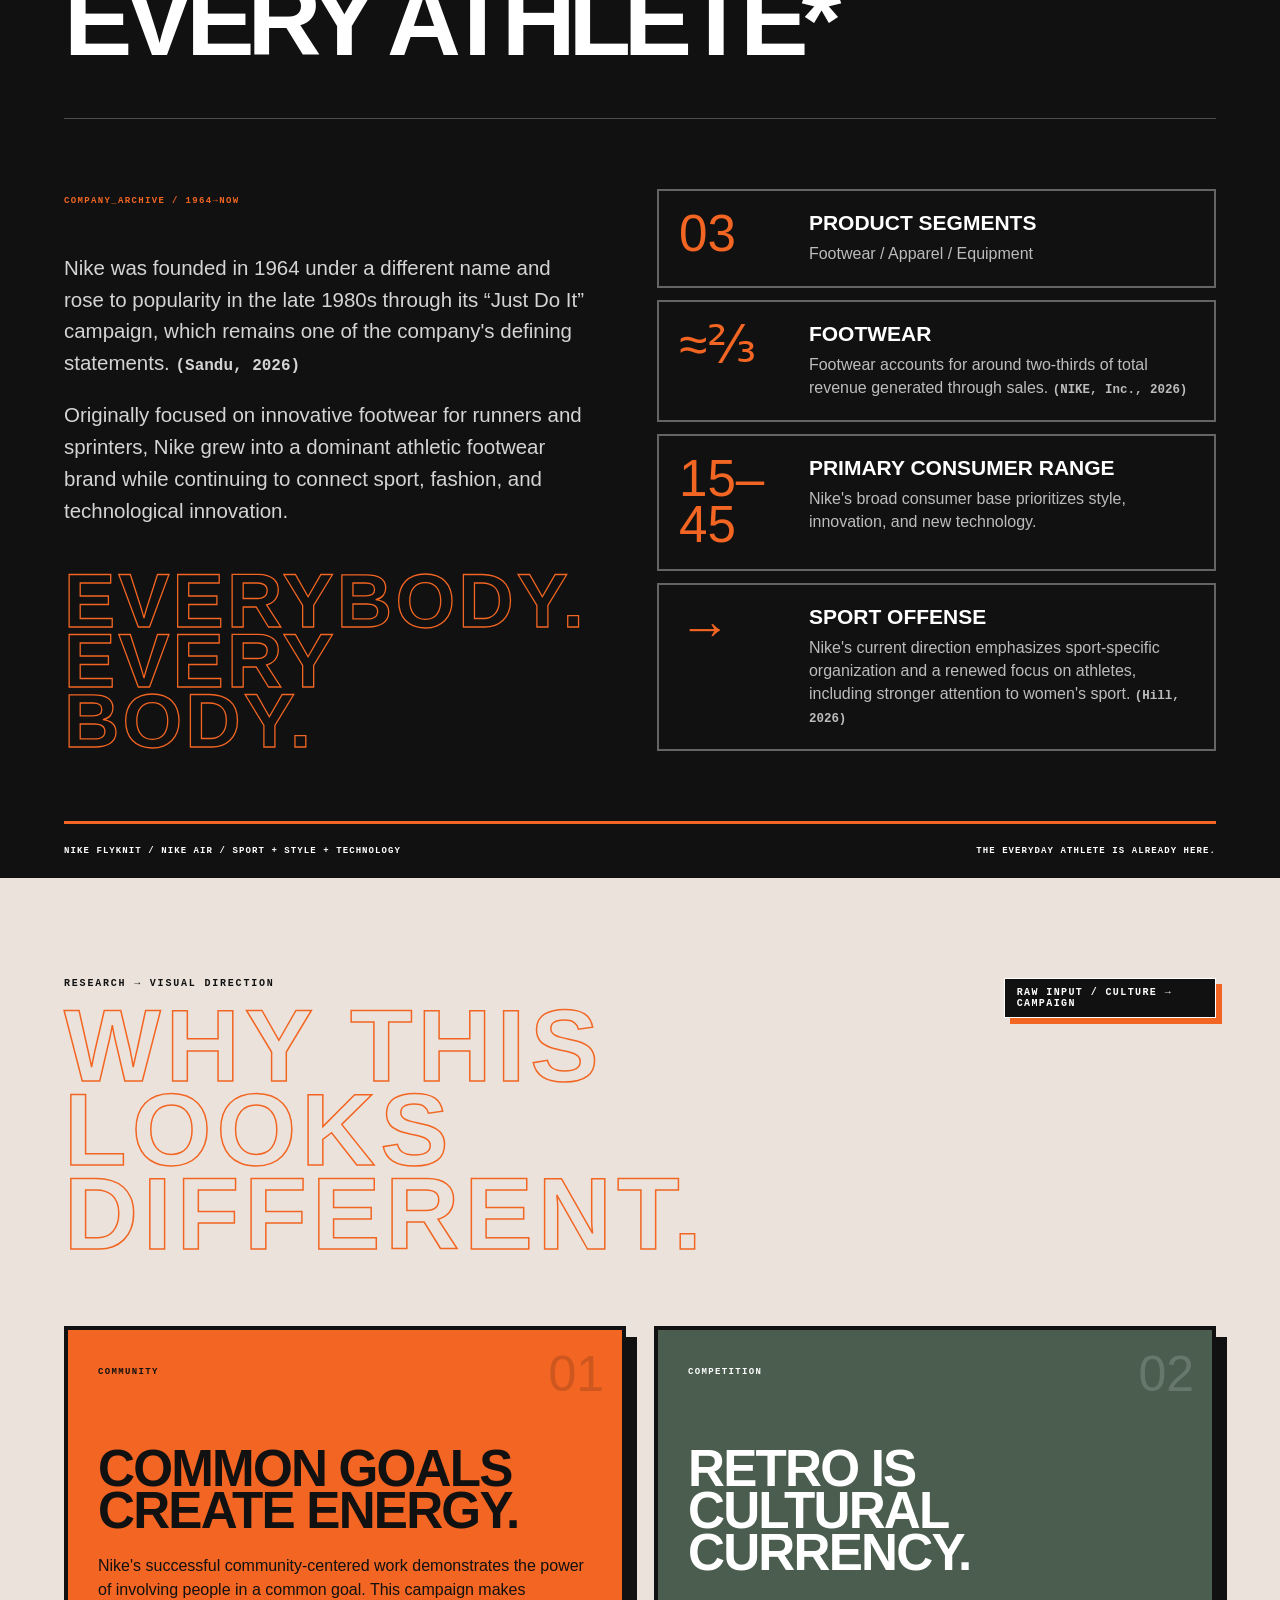
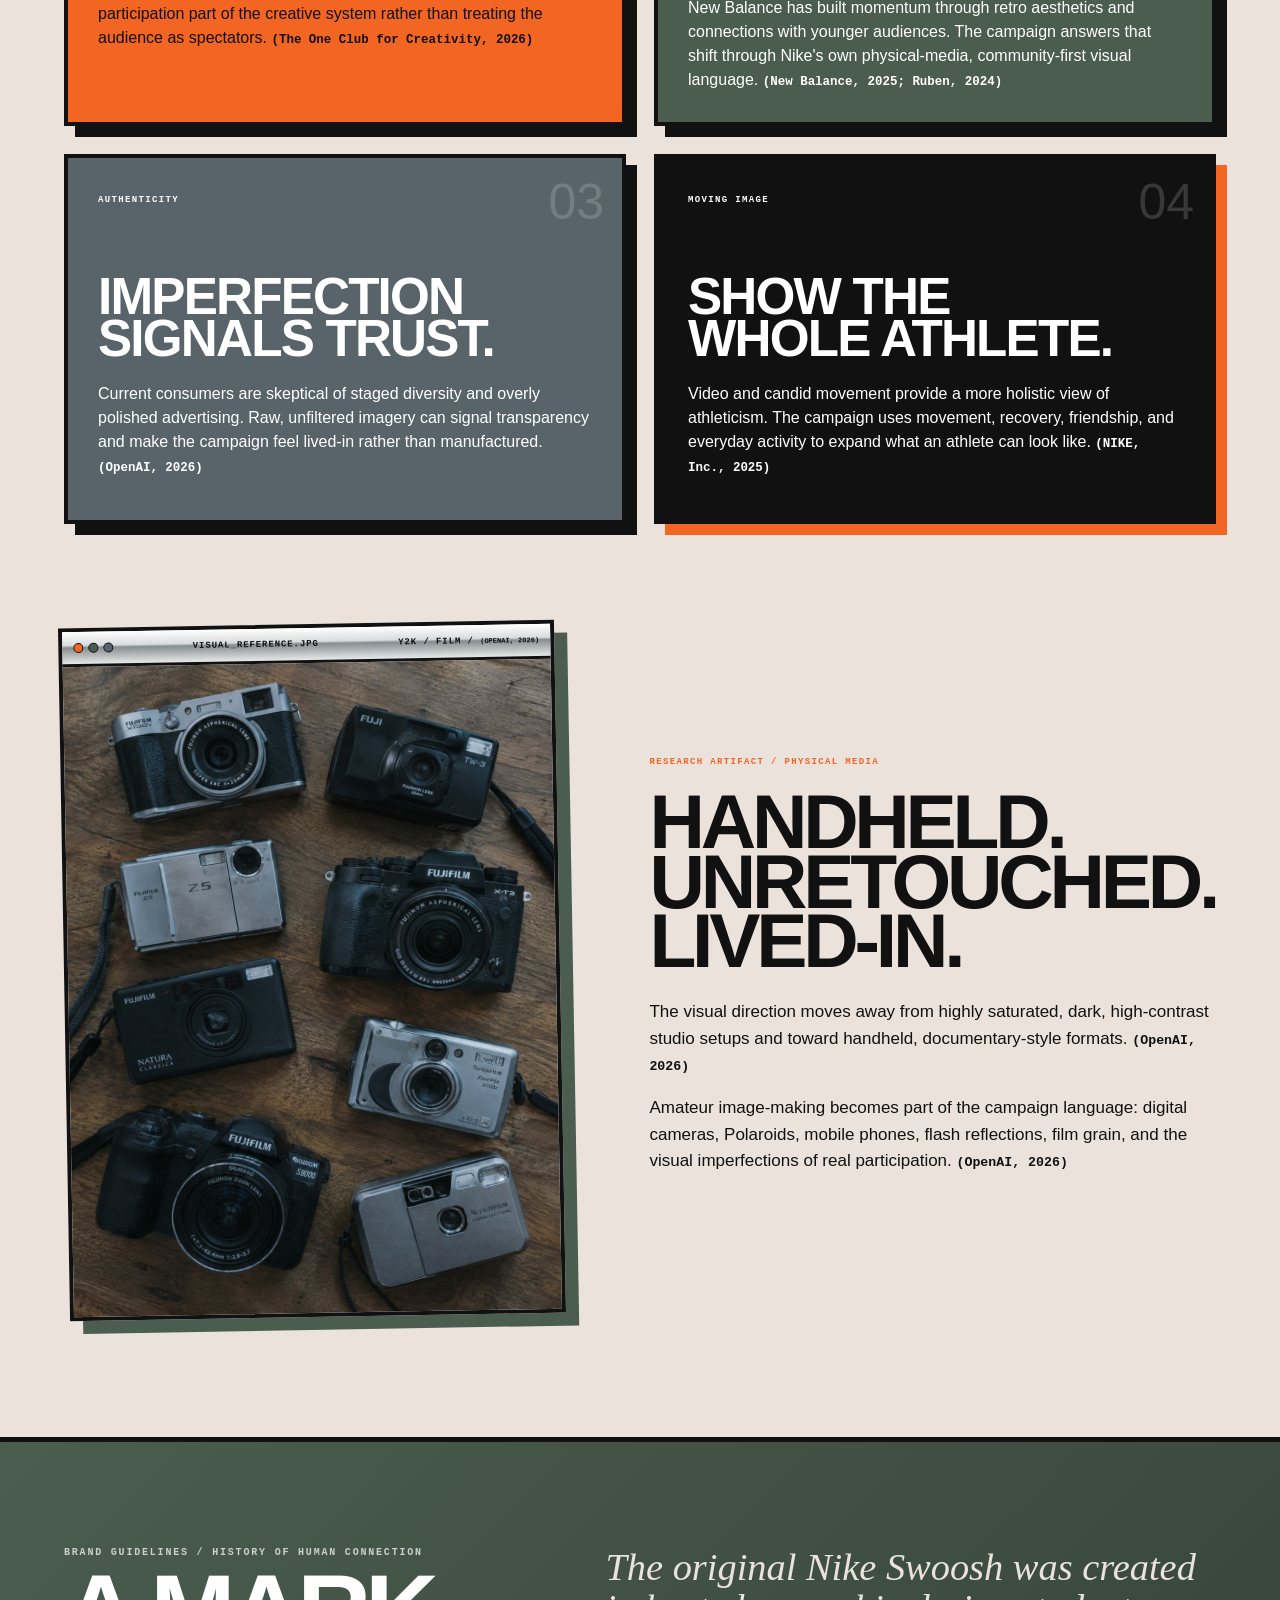
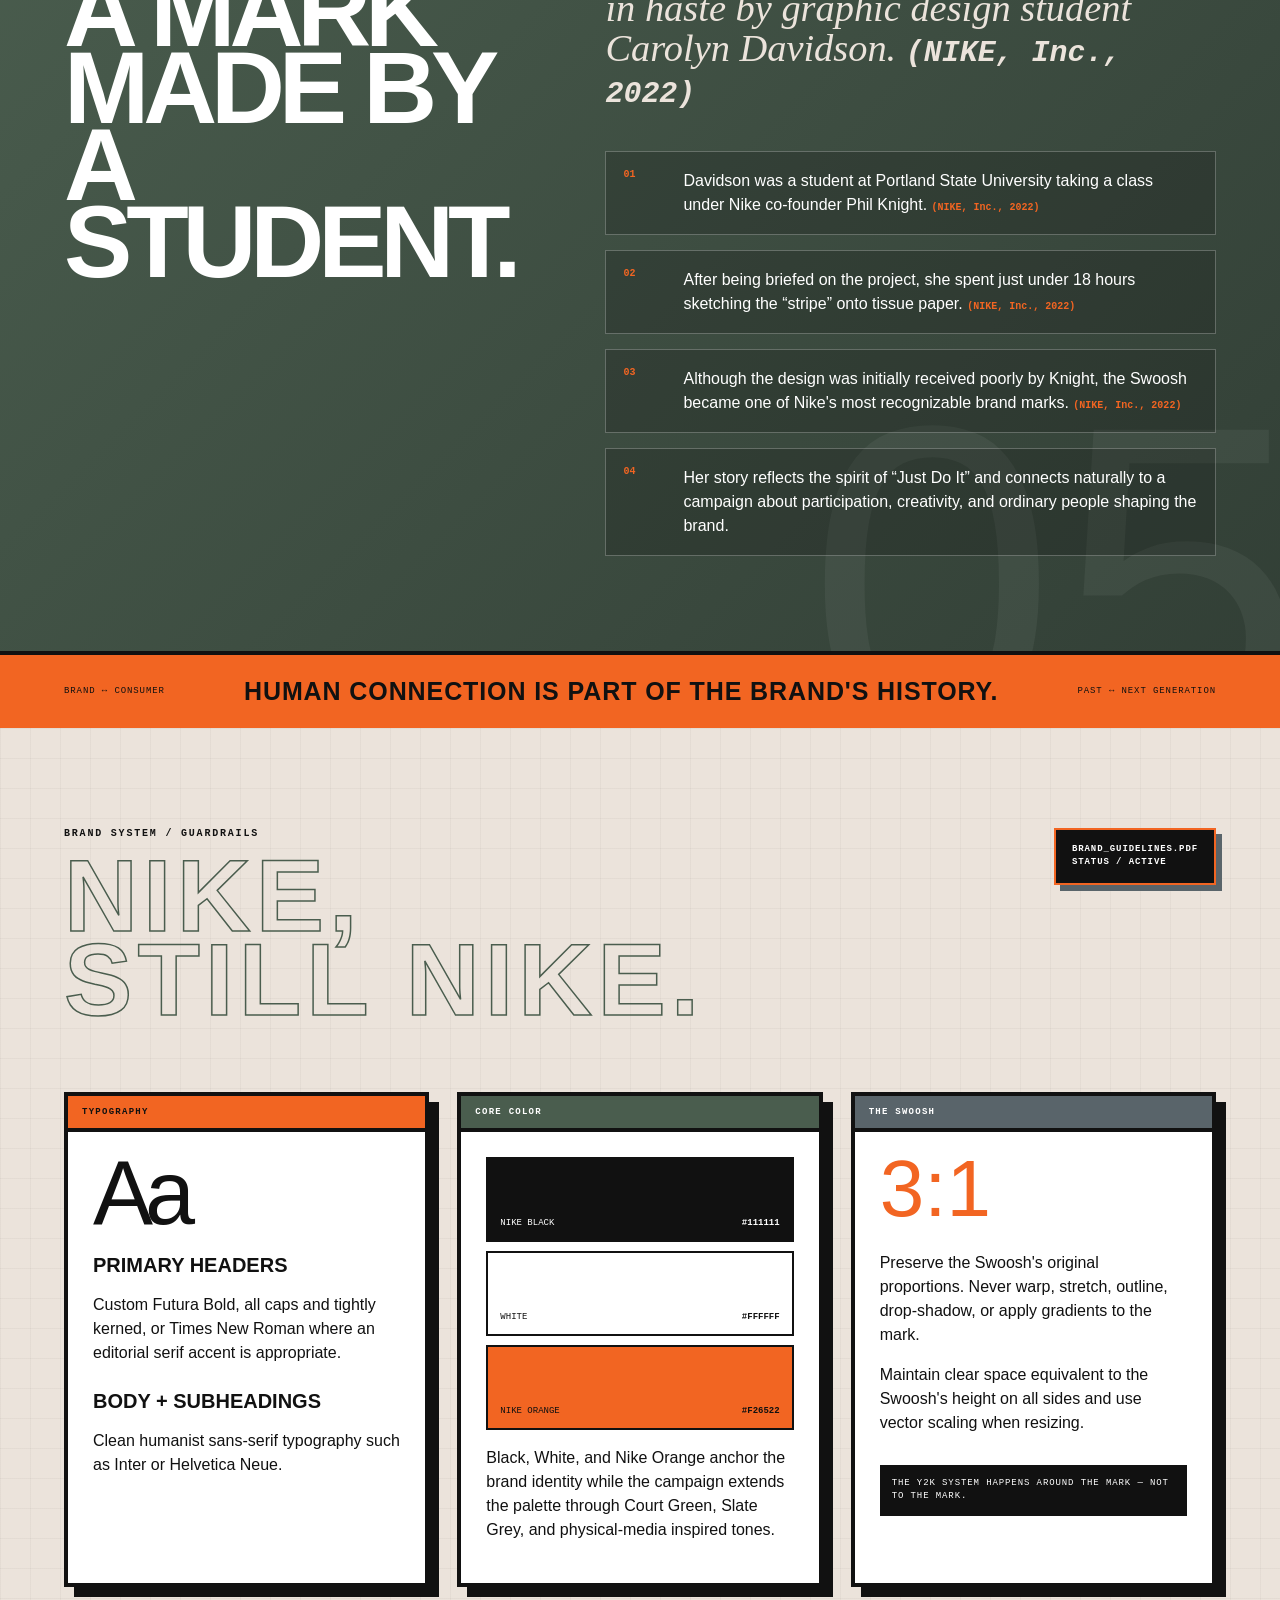
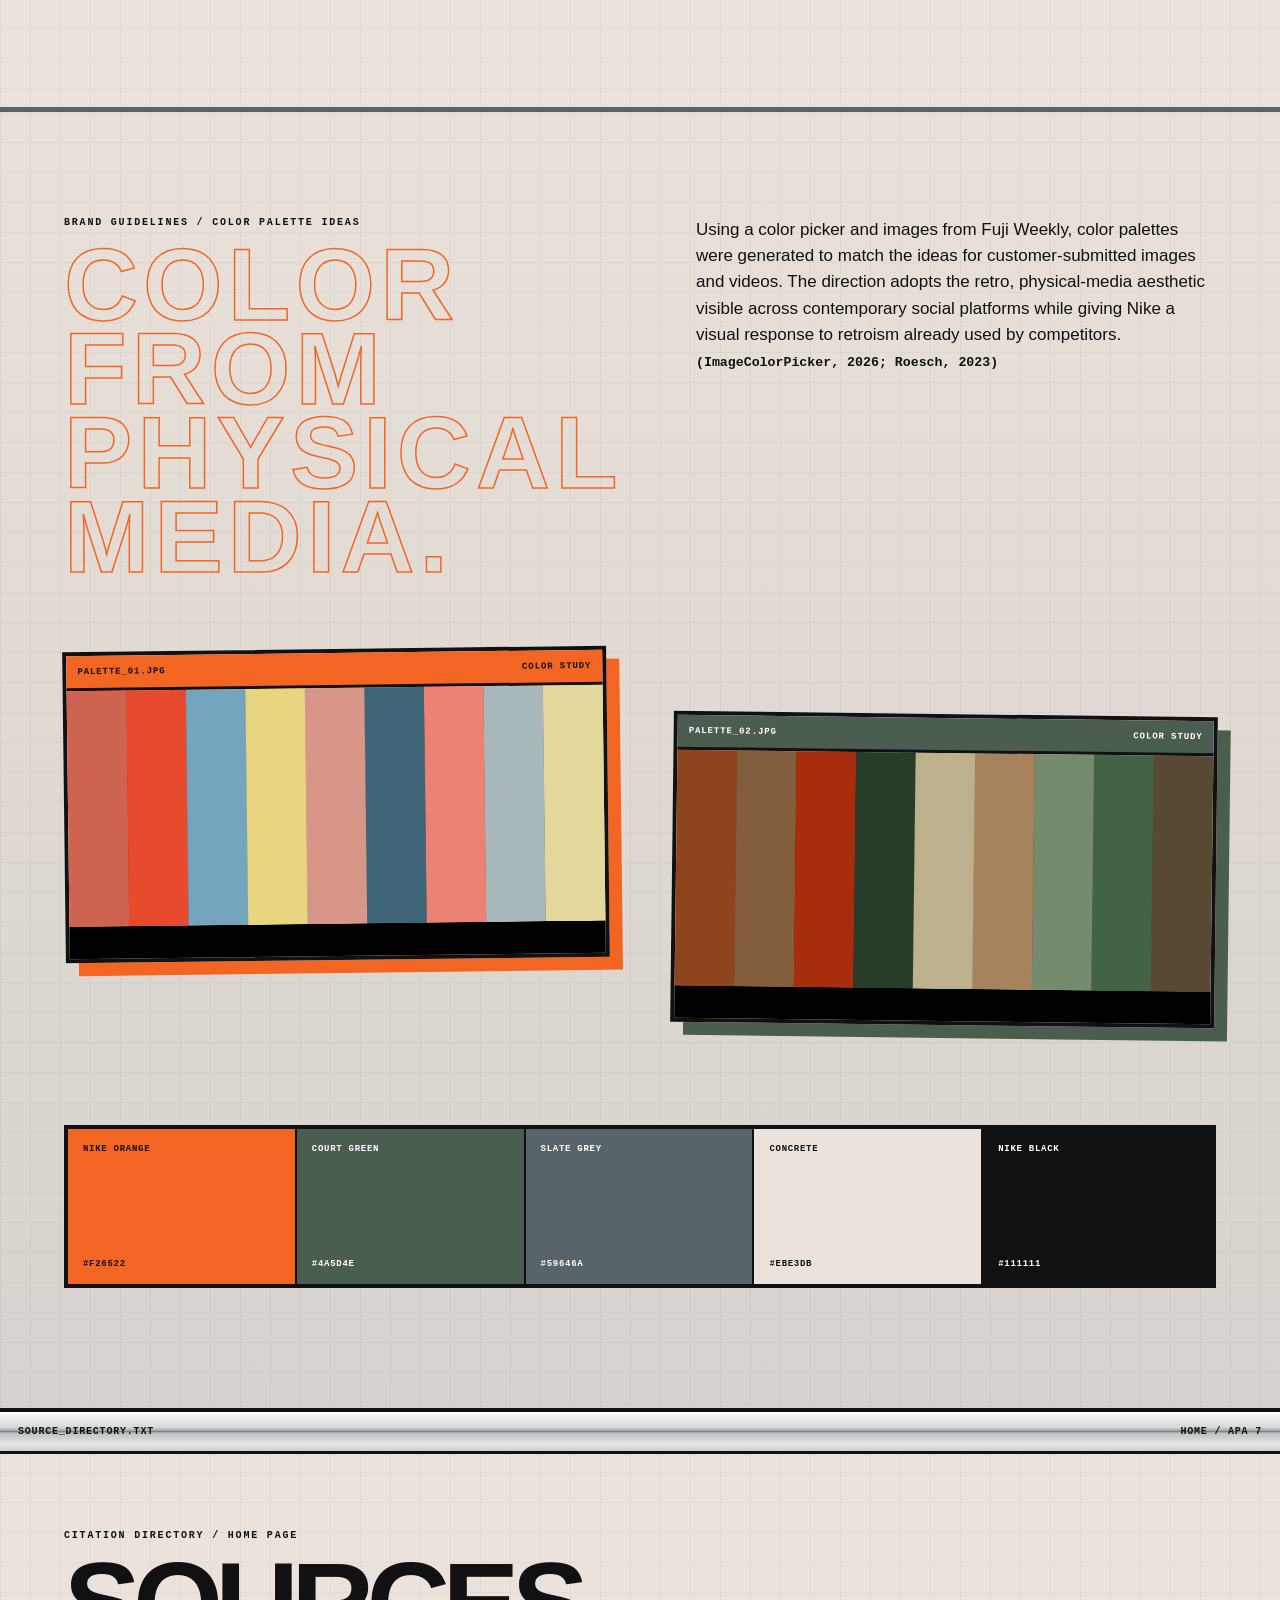
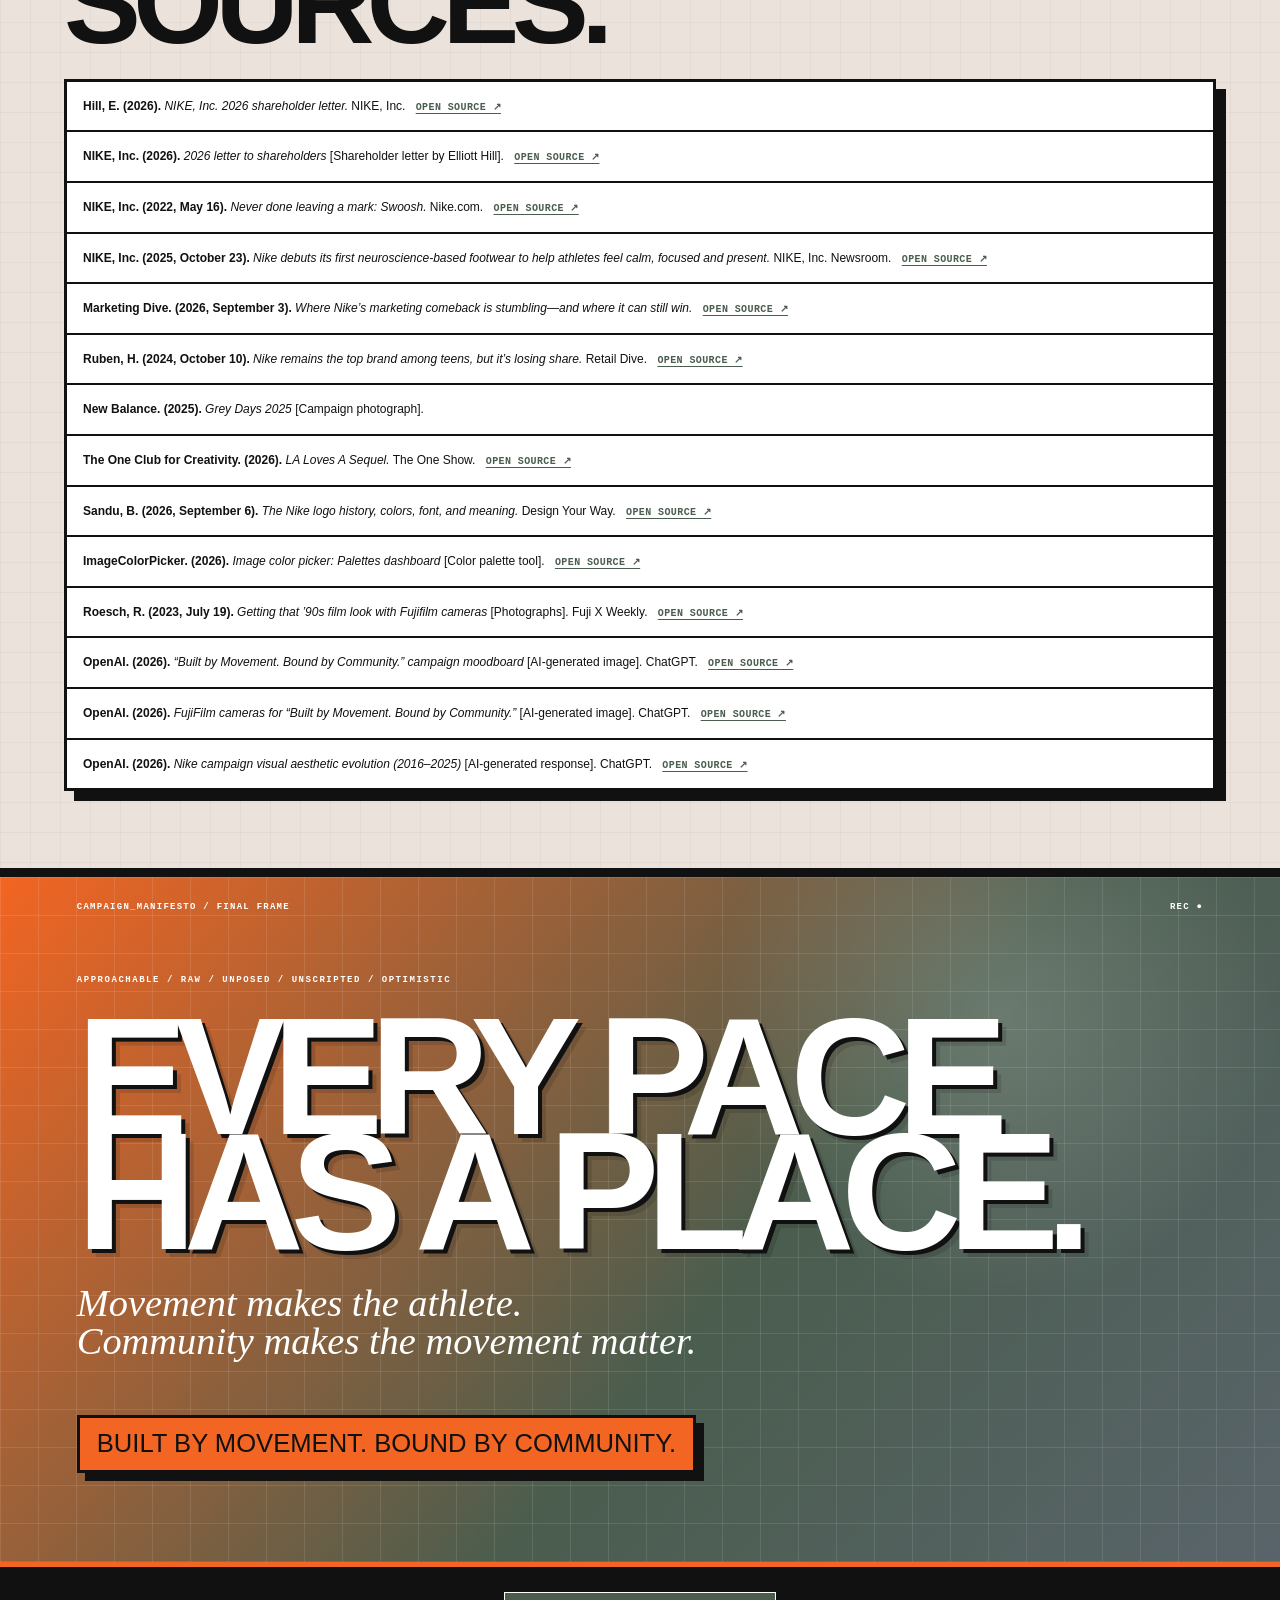
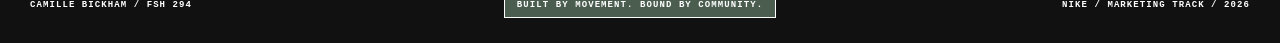
==== commit da4d5e77: "Add files via upload" ====
--- a/index.html
+++ b/index.html
@@ -5,8 +5,19 @@
 <meta name="viewport" content="width=device-width, initial-scale=1">
 <title>Home | Nike Creative AI Portfolio</title>
 <link rel="stylesheet" href="css/home.css">
+<link rel="stylesheet" href="css/site-navigation.css">
 </head>
 <body>
+<header id="portfolio-site-header" role="banner">
+  <div class="psh-inner">
+    <a class="psh-brand" href="index.html" aria-label="Nike creative AI portfolio home">NIKE <small>BUILT BY MOVEMENT.<br>BOUND BY COMMUNITY.</small></a>
+    <nav class="psh-links" aria-label="Main navigation"><a href="index.html" aria-current="page">HOME</a><a href="research.html">RESEARCH</a><a href="community-gallery.html">COMMUNITY GALLERY</a><a href="channel-integration.html">CHANNEL INTEGRATION</a><a href="audience-journey.html">AUDIENCE JOURNEY</a><a href="ai-workflow.html">AI WORKFLOW</a><a href="emerging-technology.html">EMERGING TECHNOLOGY</a><a href="final-reflection.html">FINAL REFLECTION</a></nav>
+    <details class="psh-mobile"><summary aria-label="Open page menu">MENU ☰</summary>
+      <nav class="psh-mobile-links" aria-label="Mobile navigation"><a href="index.html" aria-current="page">HOME</a><a href="research.html">RESEARCH</a><a href="community-gallery.html">COMMUNITY GALLERY</a><a href="channel-integration.html">CHANNEL INTEGRATION</a><a href="audience-journey.html">AUDIENCE JOURNEY</a><a href="ai-workflow.html">AI WORKFLOW</a><a href="emerging-technology.html">EMERGING TECHNOLOGY</a><a href="final-reflection.html">FINAL REFLECTION</a></nav>
+    </details>
+  </div>
+</header>
+
 <!-- =========================================================
 NIKE — BUILT BY MOVEMENT. BOUND BY COMMUNITY.
 HOME PAGE ONLY
--- a/css/home.css
+++ b/css/home.css
@@ -0,0 +1,2502 @@
+/* ============================================================
+NIKE HOME PAGE
+BUILT BY MOVEMENT. BOUND BY COMMUNITY.
+CARGO / FULL-BLEED Y2K SYSTEM
+============================================================ */
+
+
+/* ============================================================
+00 — CARGO RESET
+============================================================ */
+
+html,
+body {
+  margin: 0 !important;
+  padding: 0 !important;
+  width: 100% !important;
+  max-width: none !important;
+  background: #111111 !important;
+  overflow-x: hidden !important;
+}
+
+body {
+  border: 0 !important;
+}
+
+main,
+main-content,
+.page,
+.page-content,
+.page_content,
+[data-page],
+[data-bodyview] {
+  max-width: none !important;
+}
+
+
+/* ============================================================
+01 — MASTER SYSTEM
+============================================================ */
+
+.nike-home {
+  --black: #111111;
+  --white: #FFFFFF;
+  --orange: #F26522;
+  --green: #4A5D4E;
+  --slate: #59646A;
+  --cream: #EBE3DB;
+  --silver: #C9CED0;
+  --gold: #D9A05B;
+
+  position: relative;
+  left: 50%;
+
+  width: 100vw;
+  max-width: none;
+
+  margin: 0;
+  padding: 0;
+
+  transform: translateX(-50%);
+
+  color: var(--black);
+  background: var(--cream);
+
+  font-family: Inter, "Helvetica Neue", Helvetica, Arial, sans-serif;
+
+  box-sizing: border-box;
+  overflow: visible;
+}
+
+.nike-home *,
+.nike-home *::before,
+.nike-home *::after {
+  box-sizing: border-box;
+}
+
+
+/* ============================================================
+02 — GLOBAL TYPOGRAPHY NORMALIZATION
+
+This intentionally prevents Cargo from stretching text.
+============================================================ */
+
+.nike-home p,
+.nike-home h1,
+.nike-home h2,
+.nike-home h3,
+.nike-home strong,
+.nike-home small {
+  text-align: left;
+  text-align-last: auto;
+  word-spacing: 0;
+  word-break: normal;
+  overflow-wrap: normal;
+  hyphens: none;
+}
+
+.nike-home p {
+  white-space: normal;
+}
+
+
+/* ============================================================
+03 — SYSTEM BAR
+============================================================ */
+
+.home-system-bar {
+  width: 100%;
+  min-height: 48px;
+
+  display: flex;
+  align-items: center;
+  justify-content: space-between;
+
+  gap: 20px;
+
+  padding: 9px 18px;
+
+  background:
+    linear-gradient(
+      180deg,
+      #FFFFFF 0%,
+      #F1F2F2 10%,
+      #D5D8D9 39%,
+      #A8ADB0 47%,
+      #7D8386 50%,
+      #BCC0C2 54%,
+      #E6E8E9 83%,
+      #C9CDCF 100%
+    );
+
+  border-bottom: 3px solid var(--black);
+
+  box-shadow:
+    inset 0 1px 0 rgba(255,255,255,.95),
+    inset 0 -1px 0 rgba(80,85,87,.8);
+
+  font-family: "Courier New", monospace;
+  font-size: 10px;
+  font-weight: 900;
+  letter-spacing: .14em;
+  text-transform: uppercase;
+}
+
+.system-left {
+  display: flex;
+  align-items: center;
+  gap: 7px;
+}
+
+.system-right {
+  white-space: nowrap;
+}
+
+.system-title {
+  margin-left: 8px;
+}
+
+.system-dot {
+  width: 11px;
+  height: 11px;
+
+  display: inline-block;
+
+  border: 1.5px solid var(--black);
+  border-radius: 50%;
+}
+
+.dot-orange {
+  background: var(--orange);
+}
+
+.dot-green {
+  background: var(--green);
+}
+
+.dot-slate {
+  background: var(--slate);
+}
+
+
+/* ============================================================
+04 — HERO
+============================================================ */
+
+.home-hero {
+  position: relative;
+
+  min-height: 940px;
+
+  padding:
+    clamp(55px, 7vw, 110px)
+    clamp(22px, 5vw, 80px)
+    90px;
+
+  overflow: hidden;
+
+  background:
+    radial-gradient(
+      circle at 77% 15%,
+      rgba(255,255,255,.36),
+      rgba(255,255,255,.08) 15%,
+      transparent 31%
+    ),
+    linear-gradient(
+      130deg,
+      #F26522 0%,
+      #D96D33 18%,
+      #A06E46 35%,
+      #66705B 48%,
+      #4A5D4E 64%,
+      #59646A 100%
+    );
+
+  border-bottom: 5px solid var(--black);
+}
+
+.hero-grid,
+.closing-grid {
+  position: absolute;
+  inset: 0;
+
+  pointer-events: none;
+
+  background-image:
+    linear-gradient(rgba(255,255,255,.10) 1px, transparent 1px),
+    linear-gradient(90deg, rgba(255,255,255,.10) 1px, transparent 1px);
+
+  background-size: 38px 38px;
+}
+
+.hero-topline {
+  position: relative;
+  z-index: 5;
+
+  display: flex;
+  justify-content: space-between;
+  align-items: center;
+
+  gap: 20px;
+}
+
+.rec-chip,
+.raw-input-chip {
+  width: max-content;
+
+  padding: 8px 12px;
+
+  color: var(--white);
+  background: var(--black);
+
+  border: 1px solid var(--white);
+
+  box-shadow: 6px 6px 0 var(--orange);
+
+  font-family: "Courier New", monospace;
+  font-size: 10px;
+  font-weight: 900;
+  letter-spacing: .14em;
+  text-transform: uppercase;
+}
+
+.rec-chip {
+  display: flex;
+  align-items: center;
+  gap: 8px;
+}
+
+.rec-dot {
+  width: 8px;
+  height: 8px;
+
+  display: block;
+
+  background: var(--orange);
+  border-radius: 50%;
+}
+
+.hero-file {
+  color: var(--white);
+
+  font-family: "Courier New", monospace;
+  font-size: 9px;
+  font-weight: 900;
+  letter-spacing: .15em;
+}
+
+
+/* ============================================================
+05 — HERO TYPOGRAPHY
+============================================================ */
+
+.hero-copy {
+  position: relative;
+  z-index: 4;
+
+  width: min(100%, 1180px);
+
+  margin-top: 60px;
+}
+
+.hero-kicker,
+.section-kicker {
+  margin: 0 0 15px;
+
+  font-family: "Courier New", monospace;
+  font-size: 10px;
+  font-weight: 900;
+  letter-spacing: .18em;
+  text-transform: uppercase;
+}
+
+.hero-kicker {
+  color: var(--white);
+}
+
+.hero-title {
+  margin: 0;
+
+  color: var(--white);
+
+  font-family: "Arial Black", Futura, "Helvetica Neue", Arial, sans-serif;
+  font-size: clamp(76px, 12vw, 188px);
+  font-weight: 900;
+  line-height: .72;
+
+  letter-spacing: -.082em;
+  word-spacing: 0 !important;
+
+  text-transform: uppercase;
+  text-align: left !important;
+
+  text-shadow:
+    4px 4px 0 var(--black),
+    8px 8px 0 rgba(17,17,17,.18);
+}
+
+.hero-title-outline {
+  max-width: 1100px;
+
+  margin-top: 25px;
+
+  color: transparent;
+
+  -webkit-text-fill-color: transparent;
+  -webkit-text-stroke: 1.7px var(--white);
+
+  paint-order: stroke fill;
+
+  font-family: "Arial Black", Futura, Arial, sans-serif;
+  font-size: clamp(38px, 6vw, 91px);
+  font-weight: 900;
+  line-height: .9;
+
+  letter-spacing: .055em;
+  word-spacing: 0 !important;
+
+  text-align: left !important;
+  text-transform: uppercase;
+}
+
+.hero-quote {
+  max-width: 660px;
+
+  margin: 35px 0 0;
+
+  color: var(--white);
+
+  font-family: "Times New Roman", Times, serif;
+  font-size: clamp(24px, 3vw, 43px);
+  font-style: italic;
+  line-height: 1;
+
+  text-shadow: 2px 2px 0 rgba(17,17,17,.4);
+}
+
+
+/* ============================================================
+06 — HERO IMAGE
+============================================================ */
+
+.hero-image-frame {
+  position: relative;
+  z-index: 6;
+
+  width: min(61vw, 900px);
+
+  margin: 80px 3vw 0 auto;
+  padding: 0;
+
+  background: var(--white);
+
+  border: 4px solid var(--black);
+
+  box-shadow: 15px 15px 0 var(--orange);
+
+  transform: rotate(1.2deg);
+}
+
+.image-window-bar,
+.browser-top {
+  min-height: 35px;
+
+  display: flex;
+  align-items: center;
+  justify-content: space-between;
+
+  gap: 14px;
+
+  padding: 8px 11px;
+
+  background:
+    linear-gradient(
+      180deg,
+      #FFFFFF,
+      #D8DBDC 42%,
+      #878D90 49%,
+      #E7E8E8 100%
+    );
+
+  border-bottom: 3px solid var(--black);
+
+  font-family: "Courier New", monospace;
+  font-size: 9px;
+  font-weight: 900;
+  letter-spacing: .1em;
+  text-transform: uppercase;
+}
+
+.hero-image-frame img,
+.visual-artifact img,
+.palette-frame img {
+  display: block !important;
+
+  width: 100% !important;
+  max-width: 100% !important;
+
+  height: auto !important;
+  max-height: none !important;
+
+  margin: 0 !important;
+
+  aspect-ratio: auto !important;
+
+  object-fit: contain !important;
+  object-position: center !important;
+
+  transform: none !important;
+  clip-path: none !important;
+}
+
+.hero-image-meta {
+  display: flex;
+  justify-content: space-between;
+
+  gap: 15px;
+
+  padding: 10px 12px;
+
+  color: var(--white);
+  background: var(--black);
+
+  font-family: "Courier New", monospace;
+  font-size: 8px;
+  font-weight: 900;
+  letter-spacing: .1em;
+}
+
+
+/* ============================================================
+07 — HERO DETAILS
+============================================================ */
+
+.hero-sticker {
+  position: absolute;
+  z-index: 8;
+
+  left: clamp(25px, 6vw, 95px);
+  bottom: 95px;
+
+  padding: 17px 21px;
+
+  background: var(--orange);
+
+  border: 3px solid var(--black);
+
+  box-shadow: 9px 9px 0 var(--black);
+
+  font-family: "Arial Black", Futura, Arial, sans-serif;
+  font-size: clamp(18px, 2.3vw, 32px);
+  font-weight: 900;
+  line-height: .9;
+
+  transform: rotate(-3deg);
+}
+
+.hero-crosshair {
+  position: absolute;
+
+  color: rgba(255,255,255,.5);
+
+  font-family: "Courier New", monospace;
+  font-size: 50px;
+
+  pointer-events: none;
+}
+
+.hero-crosshair-one {
+  top: 33%;
+  right: 9%;
+}
+
+.hero-crosshair-two {
+  bottom: 22%;
+  left: 42%;
+}
+
+.hero-vertical {
+  position: absolute;
+
+  top: 105px;
+  right: 20px;
+
+  color: rgba(255,255,255,.72);
+
+  writing-mode: vertical-rl;
+
+  font-family: "Courier New", monospace;
+  font-size: 9px;
+  font-weight: 900;
+  letter-spacing: .2em;
+}
+
+
+/* ============================================================
+08 — PROJECT META
+============================================================ */
+
+.project-meta {
+  padding: 38px clamp(22px, 5vw, 80px) 75px;
+
+  background: var(--black);
+
+  border-bottom: 5px solid var(--orange);
+}
+
+.meta-heading {
+  display: flex;
+  justify-content: space-between;
+
+  gap: 20px;
+
+  margin-bottom: 22px;
+
+  color: var(--white);
+
+  font-family: "Courier New", monospace;
+  font-size: 9px;
+  font-weight: 900;
+  letter-spacing: .16em;
+}
+
+.meta-grid {
+  display: grid;
+
+  grid-template-columns: repeat(4, minmax(0, 1fr));
+
+  gap: 14px;
+}
+
+.meta-card {
+  min-height: 120px;
+
+  display: flex;
+  flex-direction: column;
+  justify-content: space-between;
+
+  padding: 17px;
+
+  background: var(--cream);
+
+  border: 3px solid var(--white);
+
+  box-shadow: 6px 6px 0 var(--slate);
+}
+
+.meta-label {
+  font-family: "Courier New", monospace;
+  font-size: 8px;
+  font-weight: 900;
+  letter-spacing: .14em;
+}
+
+.meta-card strong {
+  font-family: "Arial Black", Futura, Arial, sans-serif;
+  font-size: clamp(18px, 2vw, 29px);
+  line-height: .9;
+
+  word-spacing: 0 !important;
+}
+
+.meta-card small {
+  margin-top: 8px;
+
+  font-family: "Courier New", monospace;
+  font-size: 8px;
+  letter-spacing: .08em;
+}
+
+.meta-orange {
+  background: var(--orange);
+}
+
+.meta-green {
+  color: var(--white);
+  background: var(--green);
+}
+
+.meta-wide {
+  grid-column: span 2;
+
+  color: var(--white);
+  background: var(--slate);
+}
+
+.meta-black {
+  color: var(--white);
+  background: var(--black);
+
+  border-color: var(--orange);
+}
+
+
+/* ============================================================
+09 — OUTLINED HEADINGS
+============================================================ */
+
+.outline-green,
+.outline-orange {
+  margin: 0;
+
+  color: transparent;
+
+  -webkit-text-fill-color: transparent;
+
+  paint-order: stroke fill;
+
+  font-family: "Arial Black", Futura, Arial, sans-serif;
+  font-size: clamp(52px, 8vw, 118px);
+  font-weight: 900;
+  line-height: .82;
+
+  letter-spacing: .05em;
+  word-spacing: 0 !important;
+
+  text-align: left !important;
+  text-transform: uppercase;
+}
+
+.outline-green {
+  -webkit-text-stroke: 1.5px var(--green);
+}
+
+.outline-orange {
+  -webkit-text-stroke: 1.5px var(--orange);
+}
+
+
+/* ============================================================
+10 — CAMPAIGN CONCEPT
+============================================================ */
+
+.concept-section {
+  position: relative;
+
+  padding: 95px clamp(22px, 5vw, 80px) 115px;
+
+  background:
+    linear-gradient(
+      180deg,
+      #F2ECE6,
+      var(--cream)
+    );
+
+  overflow: hidden;
+}
+
+.concept-section::before,
+.guidelines-section::before,
+.palette-section::before {
+  content: "";
+
+  position: absolute;
+  inset: 0;
+
+  pointer-events: none;
+
+  background-image:
+    linear-gradient(rgba(17,17,17,.035) 1px, transparent 1px),
+    linear-gradient(90deg, rgba(17,17,17,.035) 1px, transparent 1px);
+
+  background-size: 30px 30px;
+}
+
+.concept-section > *,
+.guidelines-section > *,
+.palette-section > * {
+  position: relative;
+  z-index: 2;
+}
+
+.section-number {
+  position: absolute;
+
+  top: 20px;
+  right: 4vw;
+
+  color: rgba(17,17,17,.06);
+
+  font-family: "Arial Black", Futura, Arial, sans-serif;
+  font-size: clamp(150px, 25vw, 370px);
+  line-height: .8;
+}
+
+.concept-heading,
+.research-header,
+.guidelines-heading,
+.palette-header {
+  display: flex;
+  justify-content: space-between;
+  align-items: flex-start;
+
+  gap: 45px;
+
+  margin-bottom: 70px;
+}
+
+.concept-stamp {
+  flex: 0 0 auto;
+
+  padding: 15px 18px;
+
+  color: var(--green);
+
+  border: 3px solid var(--green);
+
+  font-family: "Courier New", monospace;
+  font-size: 12px;
+  font-weight: 900;
+  letter-spacing: .12em;
+
+  text-align: center;
+
+  transform: rotate(3deg);
+}
+
+.concept-layout {
+  display: grid !important;
+
+  grid-template-columns:
+    minmax(300px, .8fr)
+    minmax(0, 1.2fr) !important;
+
+  gap: clamp(50px, 8vw, 130px) !important;
+
+  align-items: start !important;
+
+  width: 100%;
+}
+
+.concept-big-copy {
+  position: static !important;
+
+  width: 100%;
+  max-width: 620px;
+}
+
+.concept-big-copy > p:first-child {
+  display: block;
+
+  width: 100%;
+  max-width: 620px;
+
+  margin: 0;
+
+  font-size: clamp(21px, 2.2vw, 34px);
+  font-weight: 700;
+  line-height: 1.12;
+
+  letter-spacing: -.02em;
+  word-spacing: 0 !important;
+
+  text-align: left !important;
+  text-align-last: left !important;
+
+  white-space: normal !important;
+}
+
+.concept-serif {
+  max-width: 550px;
+
+  margin: 38px 0 0;
+
+  color: var(--orange);
+
+  font-family: "Times New Roman", Times, serif;
+  font-size: clamp(28px, 4vw, 55px);
+  font-style: italic;
+  font-weight: 400;
+  line-height: 1;
+
+  letter-spacing: -.02em;
+  word-spacing: 0 !important;
+
+  text-align: center !important;
+  text-align-last: center !important;
+}
+
+.concept-points {
+  display: flex !important;
+  flex-direction: column !important;
+
+  gap: 18px;
+
+  width: 100%;
+  min-width: 0;
+}
+
+.concept-point {
+  display: flex !important;
+  align-items: flex-start !important;
+
+  gap: 22px;
+
+  width: 100%;
+  min-width: 0;
+
+  padding: 22px;
+
+  background: rgba(255,255,255,.55);
+
+  border: 3px solid var(--black);
+
+  box-shadow: 8px 8px 0 var(--orange);
+}
+
+.concept-point:nth-child(even) {
+  box-shadow: 8px 8px 0 var(--green);
+}
+
+.concept-index {
+  flex: 0 0 44px;
+
+  width: 44px;
+
+  margin-top: 3px;
+
+  font-family: "Courier New", monospace;
+  font-size: 10px;
+  font-weight: 900;
+  line-height: 1;
+
+  letter-spacing: .08em;
+}
+
+.concept-point-copy {
+  display: block !important;
+
+  flex: 1 1 auto;
+
+  min-width: 0;
+
+  margin: 0;
+  padding: 0;
+}
+
+.concept-point h3 {
+  display: block;
+
+  width: 100%;
+
+  margin: 0 0 9px;
+
+  font-family: "Arial Black", Futura, Arial, sans-serif;
+  font-size: clamp(20px, 2.2vw, 31px);
+  font-weight: 900;
+  line-height: .95;
+
+  letter-spacing: -.025em;
+  word-spacing: 0 !important;
+
+  text-align: left !important;
+  text-align-last: left !important;
+}
+
+.concept-point p {
+  display: block;
+
+  width: 100%;
+  max-width: 760px;
+
+  margin: 0;
+
+  font-size: 15px;
+  font-weight: 400;
+  line-height: 1.5;
+
+  letter-spacing: 0;
+  word-spacing: 0 !important;
+
+  text-align: left !important;
+  text-align-last: left !important;
+
+  white-space: normal !important;
+}
+
+
+/* ============================================================
+11 — CAMPAIGN PITCH
+============================================================ */
+
+.pitch-section {
+  padding: 95px clamp(22px, 6vw, 100px);
+
+  background:
+    linear-gradient(
+      130deg,
+      var(--slate),
+      #333A3D
+    );
+
+  border-top: 5px solid var(--black);
+  border-bottom: 5px solid var(--black);
+}
+
+.pitch-browser {
+  max-width: 1450px;
+
+  margin: 0 auto;
+
+  background: var(--cream);
+
+  border: 4px solid var(--black);
+
+  box-shadow: 16px 16px 0 var(--orange);
+}
+
+.browser-dots {
+  display: flex;
+  gap: 5px;
+}
+
+.browser-dots span {
+  width: 10px;
+  height: 10px;
+
+  display: block;
+
+  background: var(--white);
+
+  border: 1px solid var(--black);
+  border-radius: 50%;
+}
+
+.browser-dots span:first-child {
+  background: var(--orange);
+}
+
+.browser-dots span:nth-child(2) {
+  background: var(--green);
+}
+
+.browser-dots span:nth-child(3) {
+  background: var(--slate);
+}
+
+.pitch-content {
+  display: grid;
+
+  grid-template-columns: 55px 1fr;
+}
+
+.pitch-side-label {
+  padding: 18px 15px;
+
+  color: var(--white);
+  background: var(--black);
+
+  writing-mode: vertical-rl;
+
+  font-family: "Courier New", monospace;
+  font-size: 9px;
+  font-weight: 900;
+  letter-spacing: .15em;
+}
+
+.pitch-main {
+  padding: clamp(35px, 6vw, 85px);
+}
+
+.orange-text {
+  color: var(--orange);
+}
+
+.pitch-main h2 {
+  margin: 0 0 45px;
+
+  font-family: "Arial Black", Futura, Arial, sans-serif;
+  font-size: clamp(52px, 8vw, 122px);
+  font-weight: 900;
+  line-height: .76;
+
+  letter-spacing: -.065em;
+  word-spacing: 0 !important;
+
+  text-align: left !important;
+}
+
+.pitch-main > p:not(.section-kicker) {
+  max-width: 980px;
+
+  margin: 0 0 22px;
+
+  font-size: clamp(16px, 1.5vw, 21px);
+  line-height: 1.55;
+
+  word-spacing: 0 !important;
+  text-align: left !important;
+}
+
+.pitch-main .pitch-final {
+  max-width: none;
+
+  margin-top: 48px;
+
+  padding: 18px 20px;
+
+  color: var(--white);
+  background: var(--green);
+
+  border: 3px solid var(--black);
+
+  box-shadow: 7px 7px 0 var(--orange);
+
+  font-family: "Arial Black", Futura, Arial, sans-serif;
+  font-size: clamp(25px, 4vw, 56px);
+  line-height: .9;
+}
+
+
+/* ============================================================
+12 — COMPANY OVERVIEW
+============================================================ */
+
+.company-section {
+  padding: 100px clamp(22px, 5vw, 80px) 0;
+
+  color: #FFFFFF !important;
+  background: #111111 !important;
+}
+
+.company-header {
+  display: grid;
+
+  grid-template-columns: 1fr auto;
+
+  gap: 40px;
+
+  align-items: start;
+
+  padding-bottom: 60px;
+
+  color: #FFFFFF !important;
+
+  border-bottom: 1px solid rgba(255,255,255,.25);
+}
+
+.company-title-block {
+  color: #FFFFFF !important;
+}
+
+.light-kicker {
+  color: rgba(255,255,255,.72) !important;
+}
+
+.company-header .company-mission {
+  display: block;
+
+  max-width: 1200px;
+
+  margin: 0;
+
+  color: #FFFFFF !important;
+  -webkit-text-fill-color: #FFFFFF !important;
+  -webkit-text-stroke: 0 transparent !important;
+
+  font-family: "Arial Black", Futura, Arial, sans-serif;
+  font-size: clamp(55px, 8vw, 125px);
+  font-weight: 900;
+  line-height: .76;
+
+  letter-spacing: -.07em;
+  word-spacing: 0 !important;
+
+  text-align: left !important;
+  text-align-last: left !important;
+
+  opacity: 1 !important;
+  text-shadow: none !important;
+}
+
+.asterisk {
+  color: var(--orange) !important;
+  -webkit-text-fill-color: var(--orange) !important;
+
+  font-family: "Times New Roman", Times, serif;
+  font-size: clamp(90px, 13vw, 190px);
+  line-height: .7;
+}
+
+.company-grid {
+  display: grid;
+
+  grid-template-columns: .85fr 1.15fr;
+
+  gap: 70px;
+
+  padding: 70px 0;
+}
+
+.technical-label {
+  display: inline-block;
+
+  margin-bottom: 25px;
+
+  color: var(--orange);
+
+  font-family: "Courier New", monospace;
+  font-size: 9px;
+  font-weight: 900;
+  letter-spacing: .15em;
+}
+
+.company-history > p {
+  max-width: 640px;
+
+  color: rgba(255,255,255,.82) !important;
+  -webkit-text-fill-color: rgba(255,255,255,.82) !important;
+
+  font-size: clamp(17px, 1.6vw, 22px);
+  line-height: 1.55;
+
+  word-spacing: 0 !important;
+}
+
+.company-quote {
+  margin-top: 45px;
+
+  color: transparent;
+
+  -webkit-text-fill-color: transparent;
+  -webkit-text-stroke: 1.3px var(--orange);
+
+  font-family: "Arial Black", Futura, Arial, sans-serif;
+  font-size: clamp(45px, 6vw, 90px);
+  font-weight: 900;
+  line-height: .78;
+
+  letter-spacing: .04em;
+  word-spacing: 0 !important;
+}
+
+.company-data {
+  display: grid;
+  gap: 12px;
+}
+
+.company-data article {
+  display: grid;
+
+  grid-template-columns: 110px 1fr;
+
+  gap: 20px;
+
+  padding: 20px;
+
+  border: 2px solid rgba(255,255,255,.35);
+}
+
+.data-number {
+  color: var(--orange);
+
+  font-family: "Arial Black", Futura, Arial, sans-serif;
+  font-size: clamp(32px, 4vw, 58px);
+  line-height: .9;
+}
+
+.company-data h3 {
+  margin: 0 0 7px;
+
+  color: #FFFFFF !important;
+  -webkit-text-fill-color: #FFFFFF !important;
+
+  font-family: "Arial Black", Futura, Arial, sans-serif;
+  font-size: 21px;
+
+  word-spacing: 0 !important;
+}
+
+.company-data p {
+  margin: 0;
+
+  color: rgba(255,255,255,.72) !important;
+  -webkit-text-fill-color: rgba(255,255,255,.72) !important;
+
+  line-height: 1.45;
+
+  word-spacing: 0 !important;
+}
+
+.company-bottom {
+  display: flex;
+  justify-content: space-between;
+
+  gap: 25px;
+
+  padding: 22px 0;
+
+  border-top: 3px solid var(--orange);
+
+  font-family: "Courier New", monospace;
+  font-size: 9px;
+  font-weight: 900;
+  letter-spacing: .12em;
+}
+
+
+/* ============================================================
+13 — RESEARCH TO VISUAL
+============================================================ */
+
+.research-visual-section {
+  padding: 100px clamp(22px, 5vw, 80px) 120px;
+
+  background: var(--cream);
+}
+
+.research-grid {
+  display: grid;
+
+  grid-template-columns: repeat(2, minmax(0, 1fr));
+
+  gap: 28px;
+}
+
+.research-card {
+  min-height: 370px;
+
+  position: relative;
+
+  padding: 30px;
+
+  border: 4px solid var(--black);
+
+  box-shadow: 11px 11px 0 var(--black);
+}
+
+.research-orange {
+  background: var(--orange);
+}
+
+.research-green {
+  color: var(--white);
+  background: var(--green);
+}
+
+.research-slate {
+  color: var(--white);
+  background: var(--slate);
+}
+
+.research-black {
+  color: var(--white);
+  background: var(--black);
+
+  box-shadow: 11px 11px 0 var(--orange);
+}
+
+.research-index {
+  position: absolute;
+
+  top: 15px;
+  right: 18px;
+
+  font-family: "Arial Black", Futura, Arial, sans-serif;
+  font-size: 50px;
+
+  opacity: .16;
+}
+
+.research-type {
+  font-family: "Courier New", monospace;
+  font-size: 9px;
+  font-weight: 900;
+  letter-spacing: .15em;
+}
+
+.research-card h3 {
+  margin: 70px 0 22px;
+
+  font-family: "Arial Black", Futura, Arial, sans-serif;
+  font-size: clamp(31px, 4vw, 59px);
+  font-weight: 900;
+  line-height: .82;
+
+  letter-spacing: -.035em;
+  word-spacing: 0 !important;
+
+  text-align: left !important;
+}
+
+.research-card p {
+  max-width: 620px;
+
+  margin: 0;
+
+  font-size: 16px;
+  line-height: 1.5;
+
+  word-spacing: 0 !important;
+  text-align: left !important;
+}
+
+
+/* ============================================================
+14 — VISUAL ARTIFACT
+============================================================ */
+
+.visual-artifact {
+  display: grid;
+
+  grid-template-columns: 1.2fr .8fr;
+
+  gap: clamp(40px, 7vw, 110px);
+
+  align-items: center;
+
+  margin-top: 100px;
+}
+
+.artifact-window {
+  background: var(--white);
+
+  border: 4px solid var(--black);
+
+  box-shadow: 13px 13px 0 var(--green);
+
+  transform: rotate(-1deg);
+}
+
+.artifact-copy h3 {
+  margin: 0 0 28px;
+
+  font-family: "Arial Black", Futura, Arial, sans-serif;
+  font-size: clamp(46px, 6vw, 90px);
+  font-weight: 900;
+  line-height: .78;
+
+  letter-spacing: -.055em;
+  word-spacing: 0 !important;
+
+  text-align: left !important;
+}
+
+.artifact-copy p {
+  font-size: 17px;
+  line-height: 1.55;
+
+  word-spacing: 0 !important;
+}
+
+
+/* ============================================================
+15 — HISTORY OF HUMAN CONNECTION
+============================================================ */
+
+.connection-section {
+  position: relative;
+
+  padding: 105px clamp(22px, 5vw, 80px) 0;
+
+  color: var(--white);
+
+  background:
+    linear-gradient(
+      135deg,
+      var(--green),
+      #313E35
+    );
+
+  border-top: 5px solid var(--black);
+
+  overflow: hidden;
+}
+
+.connection-number {
+  position: absolute;
+
+  right: -2vw;
+  bottom: 0;
+
+  color: rgba(255,255,255,.05);
+
+  font-family: "Arial Black", Futura, Arial, sans-serif;
+  font-size: clamp(220px, 35vw, 520px);
+  line-height: .65;
+}
+
+.connection-layout {
+  position: relative;
+  z-index: 2;
+
+  display: grid;
+
+  grid-template-columns: .8fr 1.2fr;
+
+  gap: 90px;
+
+  padding-bottom: 95px;
+}
+
+.connection-title h2 {
+  margin: 0;
+
+  color: #FFFFFF !important;
+  -webkit-text-fill-color: #FFFFFF !important;
+
+  font-family: "Arial Black", Futura, Arial, sans-serif;
+  font-size: clamp(55px, 8vw, 120px);
+  font-weight: 900;
+  line-height: .75;
+
+  letter-spacing: -.06em;
+  word-spacing: 0 !important;
+
+  text-align: left !important;
+}
+
+.connection-lead {
+  max-width: 700px;
+
+  margin: 0 0 40px;
+
+  color: var(--cream);
+
+  font-family: "Times New Roman", Times, serif;
+  font-size: clamp(26px, 3vw, 42px);
+  font-style: italic;
+  line-height: 1.05;
+
+  word-spacing: 0 !important;
+}
+
+.timeline {
+  display: grid;
+  gap: 15px;
+}
+
+.timeline-item {
+  display: grid;
+
+  grid-template-columns: 45px 1fr;
+
+  gap: 15px;
+
+  padding: 17px;
+
+  background: rgba(17,17,17,.22);
+
+  border: 1px solid rgba(255,255,255,.25);
+}
+
+.timeline-item span {
+  color: var(--orange);
+
+  font-family: "Courier New", monospace;
+  font-size: 10px;
+  font-weight: 900;
+}
+
+.timeline-item p {
+  margin: 0;
+
+  line-height: 1.5;
+
+  word-spacing: 0 !important;
+}
+
+.connection-banner {
+  position: relative;
+  z-index: 2;
+
+  display: flex;
+  align-items: center;
+  justify-content: space-between;
+
+  gap: 25px;
+
+  margin: 0 calc(clamp(22px, 5vw, 80px) * -1);
+
+  padding: 22px clamp(22px, 5vw, 80px);
+
+  color: var(--black);
+  background: var(--orange);
+
+  border-top: 4px solid var(--black);
+
+  font-family: "Courier New", monospace;
+  font-size: 9px;
+  letter-spacing: .1em;
+}
+
+.connection-banner strong {
+  font-family: "Arial Black", Futura, Arial, sans-serif;
+  font-size: clamp(14px, 2vw, 25px);
+
+  text-align: center;
+}
+
+
+/* ============================================================
+16 — BRAND GUIDELINES
+============================================================ */
+
+.guidelines-section {
+  position: relative;
+
+  padding: 100px clamp(22px, 5vw, 80px) 120px;
+
+  background: var(--cream);
+}
+
+.guideline-file {
+  padding: 13px 16px;
+
+  color: var(--white);
+  background: var(--black);
+
+  border: 2px solid var(--orange);
+
+  box-shadow: 6px 6px 0 var(--slate);
+
+  font-family: "Courier New", monospace;
+  font-size: 9px;
+  font-weight: 900;
+  line-height: 1.5;
+  letter-spacing: .1em;
+}
+
+.guideline-grid {
+  display: grid;
+
+  grid-template-columns: repeat(3, minmax(0, 1fr));
+
+  gap: 28px;
+}
+
+.guideline-card {
+  min-width: 0;
+
+  background: var(--white);
+
+  border: 4px solid var(--black);
+
+  box-shadow: 10px 10px 0 var(--black);
+}
+
+.guideline-top {
+  padding: 11px 14px;
+
+  border-bottom: 4px solid var(--black);
+
+  font-family: "Courier New", monospace;
+  font-size: 9px;
+  font-weight: 900;
+  letter-spacing: .14em;
+}
+
+.orange-bar {
+  background: var(--orange);
+}
+
+.green-bar {
+  color: var(--white);
+  background: var(--green);
+}
+
+.slate-bar {
+  color: var(--white);
+  background: var(--slate);
+}
+
+.guideline-body {
+  padding: 25px;
+}
+
+.giant-type {
+  display: block;
+
+  margin-bottom: 20px;
+
+  font-family: "Arial Black", Futura, Arial, sans-serif;
+  font-size: 90px;
+  line-height: .8;
+
+  letter-spacing: -.09em;
+}
+
+.guideline-body h3 {
+  margin: 25px 0 8px;
+
+  font-family: "Arial Black", Futura, Arial, sans-serif;
+  font-size: 20px;
+
+  word-spacing: 0 !important;
+}
+
+.guideline-body p {
+  line-height: 1.5;
+
+  word-spacing: 0 !important;
+}
+
+.brand-swatches {
+  display: grid;
+  gap: 9px;
+}
+
+.brand-swatch {
+  min-height: 85px;
+
+  display: flex;
+  justify-content: space-between;
+  align-items: flex-end;
+
+  gap: 15px;
+
+  padding: 12px;
+
+  border: 2px solid var(--black);
+
+  font-family: "Courier New", monospace;
+  font-size: 9px;
+}
+
+.swatch-black {
+  color: var(--white);
+  background: var(--black);
+}
+
+.swatch-white {
+  background: var(--white);
+}
+
+.swatch-orange {
+  background: var(--orange);
+}
+
+.rule-symbol {
+  margin-bottom: 30px;
+
+  color: var(--orange);
+
+  font-family: "Arial Black", Futura, Arial, sans-serif;
+  font-size: 80px;
+  line-height: .8;
+}
+
+.rule-note {
+  margin-top: 30px;
+
+  padding: 12px;
+
+  color: var(--white);
+  background: var(--black);
+
+  font-family: "Courier New", monospace;
+  font-size: 9px;
+  letter-spacing: .1em;
+}
+
+
+/* ============================================================
+17 — COLOR PALETTE
+============================================================ */
+
+.palette-section {
+  position: relative;
+
+  padding: 105px clamp(22px, 5vw, 80px) 120px;
+
+  background:
+    linear-gradient(
+      180deg,
+      #E9E1D9,
+      #D7D2CD
+    );
+
+  border-top: 5px solid var(--slate);
+}
+
+.palette-intro {
+  max-width: 520px;
+
+  margin: 0;
+
+  font-size: 17px;
+  line-height: 1.55;
+
+  word-spacing: 0 !important;
+}
+
+.palette-images {
+  display: grid;
+
+  grid-template-columns: repeat(2, minmax(0, 1fr));
+
+  gap: clamp(30px, 5vw, 75px);
+
+  align-items: start;
+}
+
+.palette-frame {
+  margin: 0;
+
+  background: var(--white);
+
+  border: 4px solid var(--black);
+}
+
+.palette-one {
+  box-shadow: 13px 13px 0 var(--orange);
+
+  transform: rotate(-.7deg);
+}
+
+.palette-two {
+  margin-top: 65px;
+
+  box-shadow: 13px 13px 0 var(--green);
+
+  transform: rotate(.7deg);
+}
+
+.orange-window {
+  background: var(--orange);
+}
+
+.green-window {
+  color: var(--white);
+  background: var(--green);
+}
+
+.campaign-palette {
+  display: grid;
+
+  grid-template-columns: repeat(5, 1fr);
+
+  margin-top: 100px;
+
+  border: 4px solid var(--black);
+}
+
+.campaign-color {
+  min-height: 155px;
+
+  display: flex;
+  flex-direction: column;
+  justify-content: space-between;
+
+  padding: 15px;
+
+  border-right: 2px solid var(--black);
+
+  font-family: "Courier New", monospace;
+  font-size: 9px;
+  font-weight: 900;
+  letter-spacing: .08em;
+}
+
+.campaign-color:last-child {
+  border-right: 0;
+}
+
+.color-orange {
+  background: var(--orange);
+}
+
+.color-green {
+  color: var(--white);
+  background: var(--green);
+}
+
+.color-slate {
+  color: var(--white);
+  background: var(--slate);
+}
+
+.color-cream {
+  background: var(--cream);
+}
+
+.color-black {
+  color: var(--white);
+  background: var(--black);
+}
+
+
+/* ============================================================
+18 — CLOSING
+============================================================ */
+
+.home-closing {
+  position: relative;
+
+  min-height: 690px;
+
+  display: flex;
+  flex-direction: column;
+  justify-content: center;
+
+  padding: 80px clamp(22px, 6vw, 95px);
+
+  color: var(--white);
+
+  background:
+    radial-gradient(
+      circle at 78% 20%,
+      rgba(255,255,255,.18),
+      transparent 25%
+    ),
+    linear-gradient(
+      130deg,
+      var(--orange),
+      var(--green) 58%,
+      var(--slate)
+    );
+
+  border-top: 5px solid var(--black);
+
+  overflow: hidden;
+}
+
+.closing-top {
+  position: absolute;
+  z-index: 2;
+
+  top: 25px;
+  left: clamp(22px, 6vw, 95px);
+  right: clamp(22px, 6vw, 95px);
+
+  display: flex;
+  justify-content: space-between;
+
+  font-family: "Courier New", monospace;
+  font-size: 9px;
+  font-weight: 900;
+  letter-spacing: .14em;
+}
+
+.closing-small,
+.home-closing h2,
+.closing-serif,
+.closing-slogan {
+  position: relative;
+  z-index: 2;
+}
+
+.closing-small {
+  font-family: "Courier New", monospace;
+  font-size: 9px;
+  font-weight: 900;
+  letter-spacing: .17em;
+}
+
+.home-closing h2 {
+  max-width: 1300px;
+
+  margin: 25px 0 35px;
+
+  color: #FFFFFF !important;
+  -webkit-text-fill-color: #FFFFFF !important;
+
+  font-family: "Arial Black", Futura, Arial, sans-serif;
+  font-size: clamp(80px, 13vw, 200px);
+  font-weight: 900;
+  line-height: .69;
+
+  letter-spacing: -.08em;
+  word-spacing: 0 !important;
+
+  text-align: left !important;
+
+  text-shadow:
+    4px 4px 0 var(--black),
+    8px 8px 0 rgba(17,17,17,.15);
+}
+
+.closing-serif {
+  margin: 0;
+
+  font-family: "Times New Roman", Times, serif;
+  font-size: clamp(23px, 3vw, 43px);
+  font-style: italic;
+  line-height: 1;
+}
+
+.closing-slogan {
+  width: max-content;
+  max-width: 100%;
+
+  margin-top: 55px;
+
+  padding: 13px 17px;
+
+  color: var(--black);
+  background: var(--orange);
+
+  border: 3px solid var(--black);
+
+  box-shadow: 8px 8px 0 var(--black);
+
+  font-family: "Arial Black", Futura, Arial, sans-serif;
+  font-size: clamp(15px, 2vw, 27px);
+  line-height: 1;
+}
+
+
+/* ============================================================
+19 — FOOTER
+============================================================ */
+
+.home-footer {
+  display: grid;
+
+  grid-template-columns: 1fr auto 1fr;
+
+  align-items: center;
+
+  gap: 25px;
+
+  padding: 25px 30px;
+
+  color: var(--white);
+  background: var(--black);
+
+  border-top: 5px solid var(--orange);
+
+  font-family: "Courier New", monospace;
+  font-size: 9px;
+  font-weight: 900;
+  letter-spacing: .12em;
+}
+
+.home-footer strong {
+  padding: 7px 12px;
+
+  color: var(--white);
+  background: var(--green);
+
+  border: 1px solid var(--white);
+
+  text-align: center;
+}
+
+.home-footer > span:last-child {
+  text-align: right;
+}
+
+
+/* ============================================================
+20 — HOVER
+============================================================ */
+
+@media (hover:hover) and (pointer:fine) {
+
+  .hero-image-frame,
+  .palette-frame,
+  .artifact-window,
+  .guideline-card,
+  .concept-point,
+  .research-card {
+    transition:
+      transform .25s ease,
+      box-shadow .25s ease;
+  }
+
+  .hero-image-frame:hover {
+    transform:
+      translateY(-7px)
+      rotate(0deg)
+      scale(1.012);
+  }
+
+  .palette-frame:hover,
+  .artifact-window:hover {
+    transform:
+      translateY(-7px)
+      rotate(0deg);
+  }
+
+  .guideline-card:hover,
+  .concept-point:hover,
+  .research-card:hover {
+    transform: translateY(-6px);
+  }
+
+}
+
+
+/* ============================================================
+21 — TABLET
+============================================================ */
+
+@media (max-width: 980px) {
+
+  .home-hero {
+    min-height: 820px;
+  }
+
+  .hero-image-frame {
+    width: 78vw;
+  }
+
+  .meta-grid {
+    grid-template-columns: repeat(2, minmax(0, 1fr));
+  }
+
+  .concept-heading,
+  .research-header,
+  .guidelines-heading,
+  .palette-header {
+    flex-direction: column;
+  }
+
+  .concept-layout,
+  .company-grid,
+  .connection-layout,
+  .visual-artifact {
+    grid-template-columns: 1fr !important;
+  }
+
+  .concept-big-copy {
+    max-width: 720px;
+  }
+
+  .research-grid {
+    grid-template-columns: 1fr;
+  }
+
+  .guideline-grid {
+    grid-template-columns: 1fr;
+  }
+
+  .guideline-card {
+    max-width: 750px;
+  }
+
+  .campaign-palette {
+    grid-template-columns: repeat(2, 1fr);
+  }
+
+  .campaign-color {
+    border-bottom: 2px solid var(--black);
+  }
+
+  .company-grid,
+  .connection-layout {
+    gap: 50px;
+  }
+
+}
+
+
+/* ============================================================
+22 — MOBILE
+============================================================ */
+
+@media (max-width: 640px) {
+
+  .system-title {
+    display: none;
+  }
+
+  .system-right {
+    font-size: 7px;
+  }
+
+  .home-hero {
+    min-height: auto;
+
+    padding: 48px 18px 110px;
+  }
+
+  .hero-topline {
+    align-items: flex-start;
+  }
+
+  .hero-file {
+    text-align: right;
+  }
+
+  .hero-title {
+    font-size: clamp(67px, 20vw, 105px);
+  }
+
+  .hero-title-outline {
+    font-size: clamp(34px, 11vw, 60px);
+  }
+
+  .hero-image-frame {
+    width: 91%;
+
+    margin: 65px auto 0;
+  }
+
+  .hero-sticker {
+    position: relative;
+
+    left: auto;
+    bottom: auto;
+
+    width: max-content;
+
+    margin-top: 55px;
+  }
+
+  .hero-crosshair,
+  .hero-vertical {
+    display: none;
+  }
+
+  .meta-grid {
+    grid-template-columns: 1fr;
+  }
+
+  .meta-wide {
+    grid-column: auto;
+  }
+
+  .concept-section,
+  .research-visual-section,
+  .guidelines-section,
+  .palette-section {
+    padding-left: 18px;
+    padding-right: 18px;
+  }
+
+  .outline-green,
+  .outline-orange {
+    font-size: clamp(41px, 13vw, 67px);
+  }
+
+  .concept-layout {
+    display: block !important;
+  }
+
+  .concept-big-copy {
+    width: 100%;
+    max-width: none;
+
+    margin-bottom: 55px;
+  }
+
+  .concept-big-copy > p:first-child {
+    max-width: none;
+
+    font-size: 23px;
+    line-height: 1.17;
+  }
+
+  .concept-serif {
+    max-width: none;
+
+    font-size: 38px;
+  }
+
+  .concept-point {
+    gap: 13px;
+
+    padding: 18px;
+  }
+
+  .concept-index {
+    flex-basis: 30px;
+
+    width: 30px;
+  }
+
+  .concept-point h3 {
+    font-size: 24px;
+  }
+
+  .concept-point p {
+    max-width: none;
+
+    font-size: 14px;
+  }
+
+  .pitch-section {
+    padding: 65px 18px;
+  }
+
+  .pitch-content {
+    grid-template-columns: 1fr;
+  }
+
+  .pitch-side-label {
+    writing-mode: horizontal-tb;
+  }
+
+  .pitch-main {
+    padding: 28px 20px 40px;
+  }
+
+  .company-section,
+  .connection-section {
+    padding-left: 18px;
+    padding-right: 18px;
+  }
+
+  .company-header {
+    grid-template-columns: 1fr;
+  }
+
+  .company-header .company-mission {
+    color: #FFFFFF !important;
+    -webkit-text-fill-color: #FFFFFF !important;
+  }
+
+  .asterisk {
+    display: none;
+  }
+
+  .company-data article {
+    grid-template-columns: 75px 1fr;
+  }
+
+  .company-bottom,
+  .connection-banner {
+    flex-direction: column;
+    align-items: flex-start;
+  }
+
+  .connection-banner {
+    margin: 0 -18px;
+
+    padding: 22px 18px;
+  }
+
+  .palette-images {
+    grid-template-columns: 1fr;
+  }
+
+  .palette-two {
+    margin-top: 20px;
+  }
+
+  .campaign-palette {
+    grid-template-columns: 1fr;
+  }
+
+  .campaign-color {
+    min-height: 105px;
+
+    border-right: 0;
+    border-bottom: 2px solid var(--black);
+  }
+
+  .campaign-color:last-child {
+    border-bottom: 0;
+  }
+
+  .home-closing {
+    min-height: 620px;
+
+    padding: 80px 18px;
+  }
+
+  .home-closing h2 {
+    font-size: clamp(70px, 20vw, 110px);
+  }
+
+  .home-footer {
+    grid-template-columns: 1fr;
+
+    text-align: center;
+  }
+
+  .home-footer > span:last-child {
+    text-align: center;
+  }
+
+}
+
+
+/* ============================================================
+23 — LARGE DESKTOP
+============================================================ */
+
+@media (min-width: 1750px) {
+
+  .project-meta > *,
+  .concept-section > *,
+  .company-section > *,
+  .research-visual-section > *,
+  .connection-section > *,
+  .guidelines-section > *,
+  .palette-section > * {
+    max-width: 1600px;
+
+    margin-left: auto;
+    margin-right: auto;
+  }
+
+}
+
+
+/* ============================================================
+24 — REDUCED MOTION
+============================================================ */
+
+@media (prefers-reduced-motion: reduce) {
+
+  .hero-image-frame,
+  .palette-frame,
+  .artifact-window,
+  .guideline-card,
+  .concept-point,
+  .research-card {
+    transition: none !important;
+  }
+
+  .hero-image-frame:hover,
+  .palette-frame:hover,
+  .artifact-window:hover,
+  .guideline-card:hover,
+  .concept-point:hover,
+  .research-card:hover {
+    transform: none !important;
+  }
+
+}
+
+/* ============================================================
+25 — HOME PAGE NAVIGATION + CITATION ADDITIONS
+Only supports the requested navigation and source treatment.
+Existing typography/layout rules above remain unchanged.
+============================================================ */
+
+.home-page-nav {
+  width: 100%;
+  display: flex;
+  flex-wrap: wrap;
+  align-items: stretch;
+  border-bottom: 3px solid var(--black);
+  background: var(--black);
+}
+
+.home-page-nav a {
+  flex: 1 1 190px;
+  display: flex;
+  align-items: center;
+  justify-content: center;
+  min-height: 46px;
+  padding: 10px 14px;
+  border-right: 2px solid var(--black);
+  border-bottom: 2px solid var(--black);
+  background: var(--cream);
+  color: var(--black) !important;
+  font-family: "Courier New", Courier, monospace;
+  font-size: 10px;
+  font-weight: 700;
+  line-height: 1.15;
+  letter-spacing: .08em;
+  text-align: center;
+  text-decoration: none !important;
+  text-transform: uppercase;
+  transition: transform .16s ease, background .16s ease, color .16s ease;
+}
+
+.home-page-nav a:nth-child(3n + 1) { border-top: 5px solid var(--orange); }
+.home-page-nav a:nth-child(3n + 2) { border-top: 5px solid var(--green); }
+.home-page-nav a:nth-child(3n) { border-top: 5px solid var(--slate); }
+
+.home-page-nav a:hover,
+.home-page-nav a:focus-visible {
+  position: relative;
+  z-index: 2;
+  background: var(--black);
+  color: var(--white) !important;
+  transform: translateY(-2px);
+  outline: none;
+}
+
+.home-citation {
+  font-family: "Courier New", Courier, monospace;
+  font-size: .78em;
+  font-weight: 700;
+  letter-spacing: 0;
+  white-space: normal;
+}
+
+.home-sources {
+  width: 100%;
+  background: var(--cream);
+  border-top: 4px solid var(--black);
+  border-bottom: 4px solid var(--black);
+  background-image:
+    linear-gradient(rgba(17,17,17,.035) 1px, transparent 1px),
+    linear-gradient(90deg, rgba(17,17,17,.035) 1px, transparent 1px);
+  background-size: 30px 30px;
+}
+
+.home-sources-top {
+  min-height: 42px;
+  display: flex;
+  align-items: center;
+  justify-content: space-between;
+  gap: 20px;
+  padding: 8px 18px;
+  border-bottom: 3px solid var(--black);
+  background: linear-gradient(180deg, #FFFFFF 0%, #F1F2F2 10%, #D5D8D9 39%, #A8ADB0 47%, #7D8386 50%, #BCC0C2 54%, #E6E8E9 83%, #C9CDCF 100%);
+  color: var(--black);
+  font-family: "Courier New", Courier, monospace;
+  font-size: 10px;
+  font-weight: 700;
+  letter-spacing: .08em;
+}
+
+.home-sources-inner {
+  padding: clamp(42px, 6vw, 82px) clamp(18px, 5vw, 72px);
+}
+
+.home-sources h2 {
+  margin: 6px 0 28px;
+  font-family: "Arial Black", Futura, "Helvetica Neue", Arial, sans-serif;
+  font-size: clamp(58px, 9vw, 132px);
+  font-weight: 900;
+  line-height: .82;
+  letter-spacing: -.065em;
+  text-transform: uppercase;
+}
+
+.home-source-list {
+  border: 3px solid var(--black);
+  box-shadow: 10px 10px 0 var(--black);
+  background: var(--white);
+}
+
+.home-source-list p {
+  margin: 0;
+  padding: 15px 16px;
+  border-bottom: 2px solid var(--black);
+  font-size: 12px;
+  line-height: 1.55;
+}
+
+.home-source-list p:last-child { border-bottom: 0; }
+
+.home-source-list a {
+  display: inline-block;
+  margin-left: 7px;
+  color: var(--green) !important;
+  font-family: "Courier New", Courier, monospace;
+  font-size: 10px;
+  font-weight: 700;
+  letter-spacing: .04em;
+  text-decoration: underline !important;
+  text-underline-offset: 3px;
+}
+
+.home-source-list a:hover,
+.home-source-list a:focus-visible {
+  color: var(--orange) !important;
+}
+
+@media (max-width: 760px) {
+  .home-page-nav a { flex-basis: 50%; }
+  .home-sources-top { align-items: flex-start; flex-direction: column; gap: 3px; }
+  .home-source-list p { font-size: 11px; }
+}
+
+@media (max-width: 480px) {
+  .home-page-nav a { flex-basis: 100%; }
+}
+
+@media (prefers-reduced-motion: reduce) {
+  .home-page-nav a { transition: none !important; }
+  .home-page-nav a:hover,
+  .home-page-nav a:focus-visible { transform: none !important; }
+}
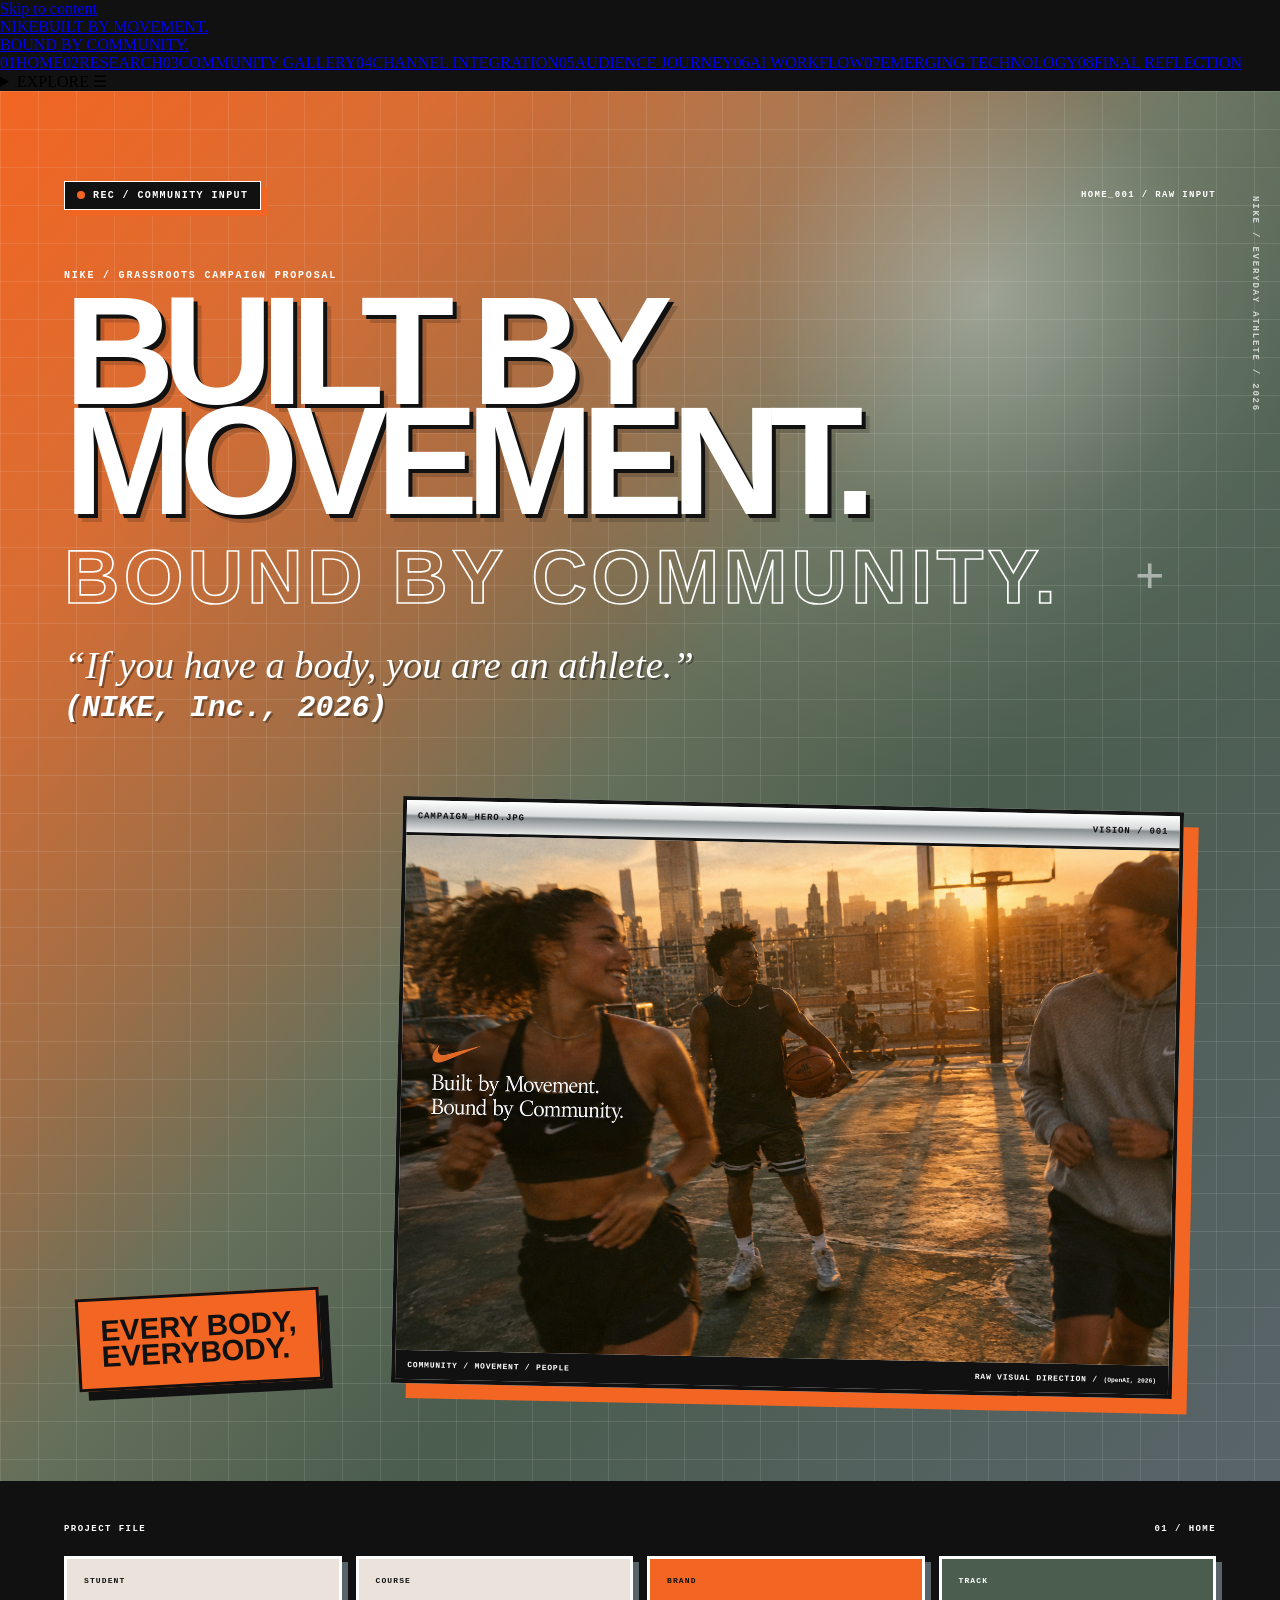
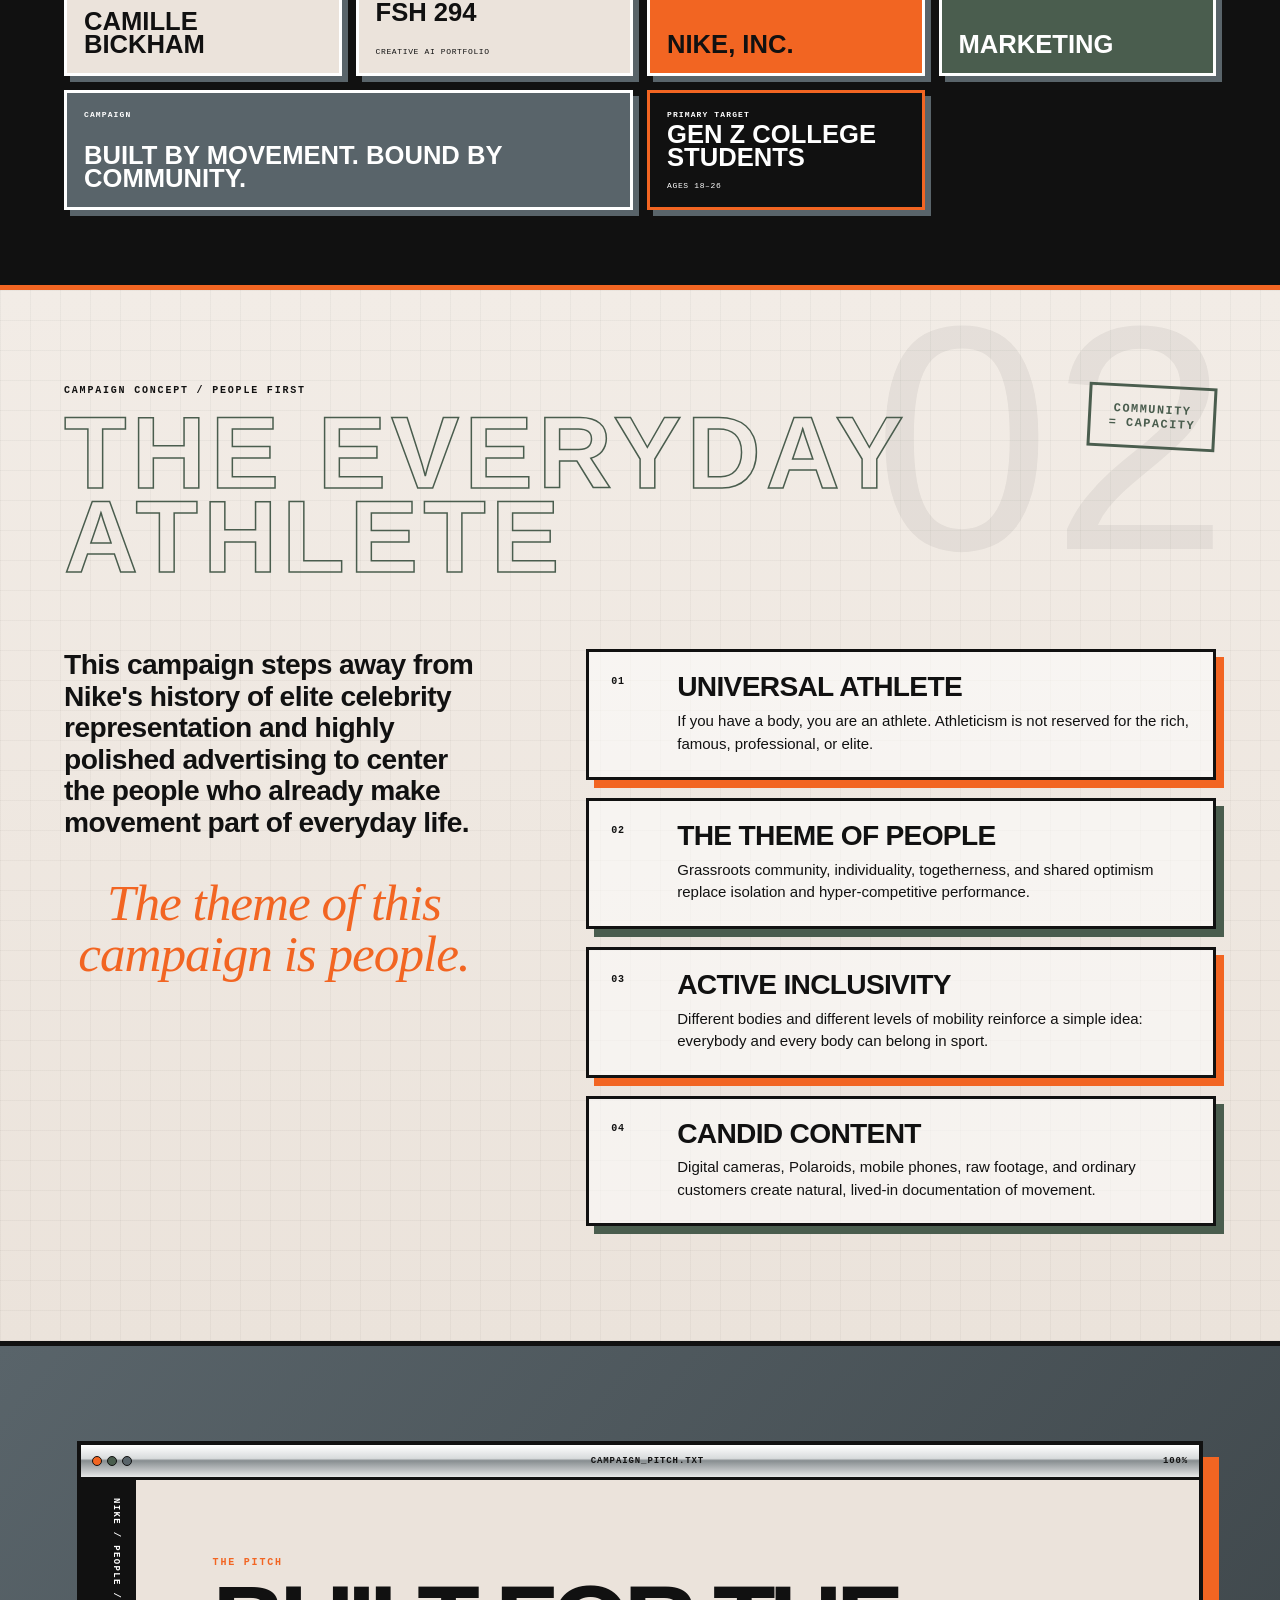
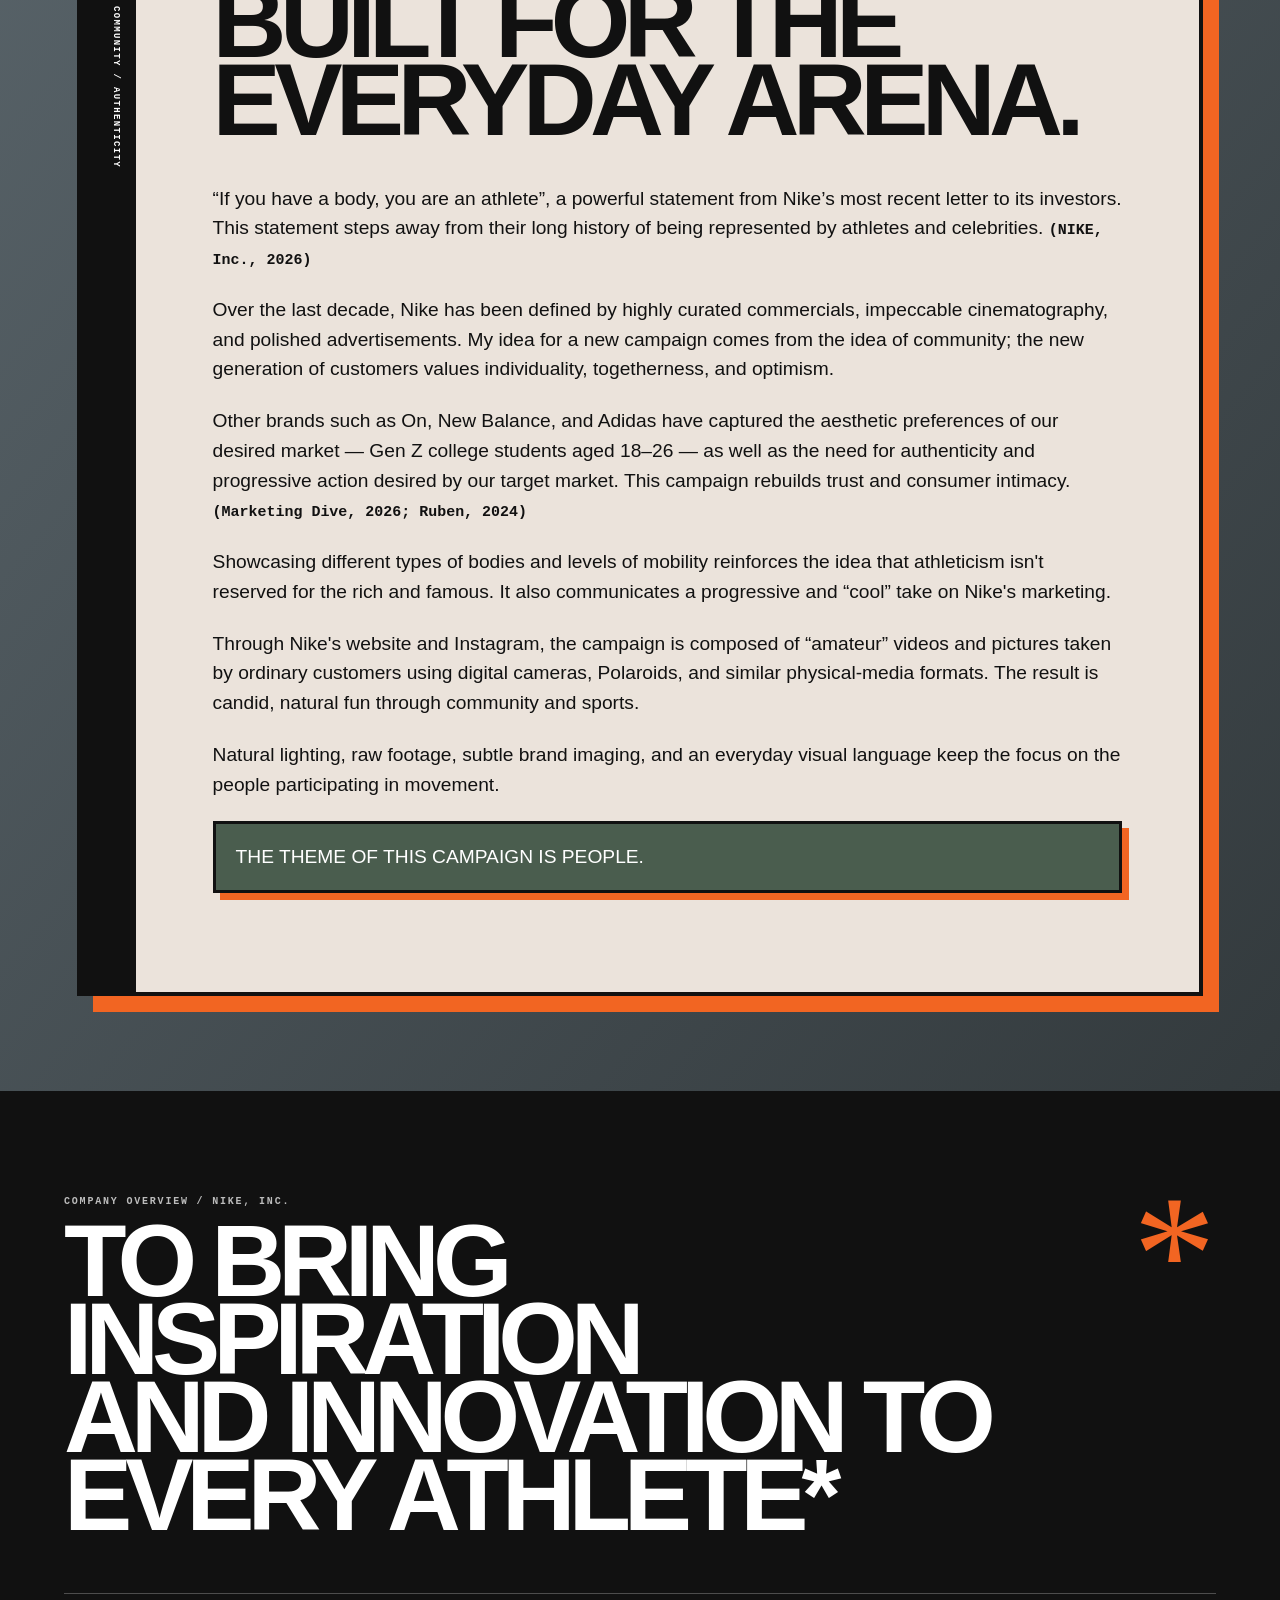
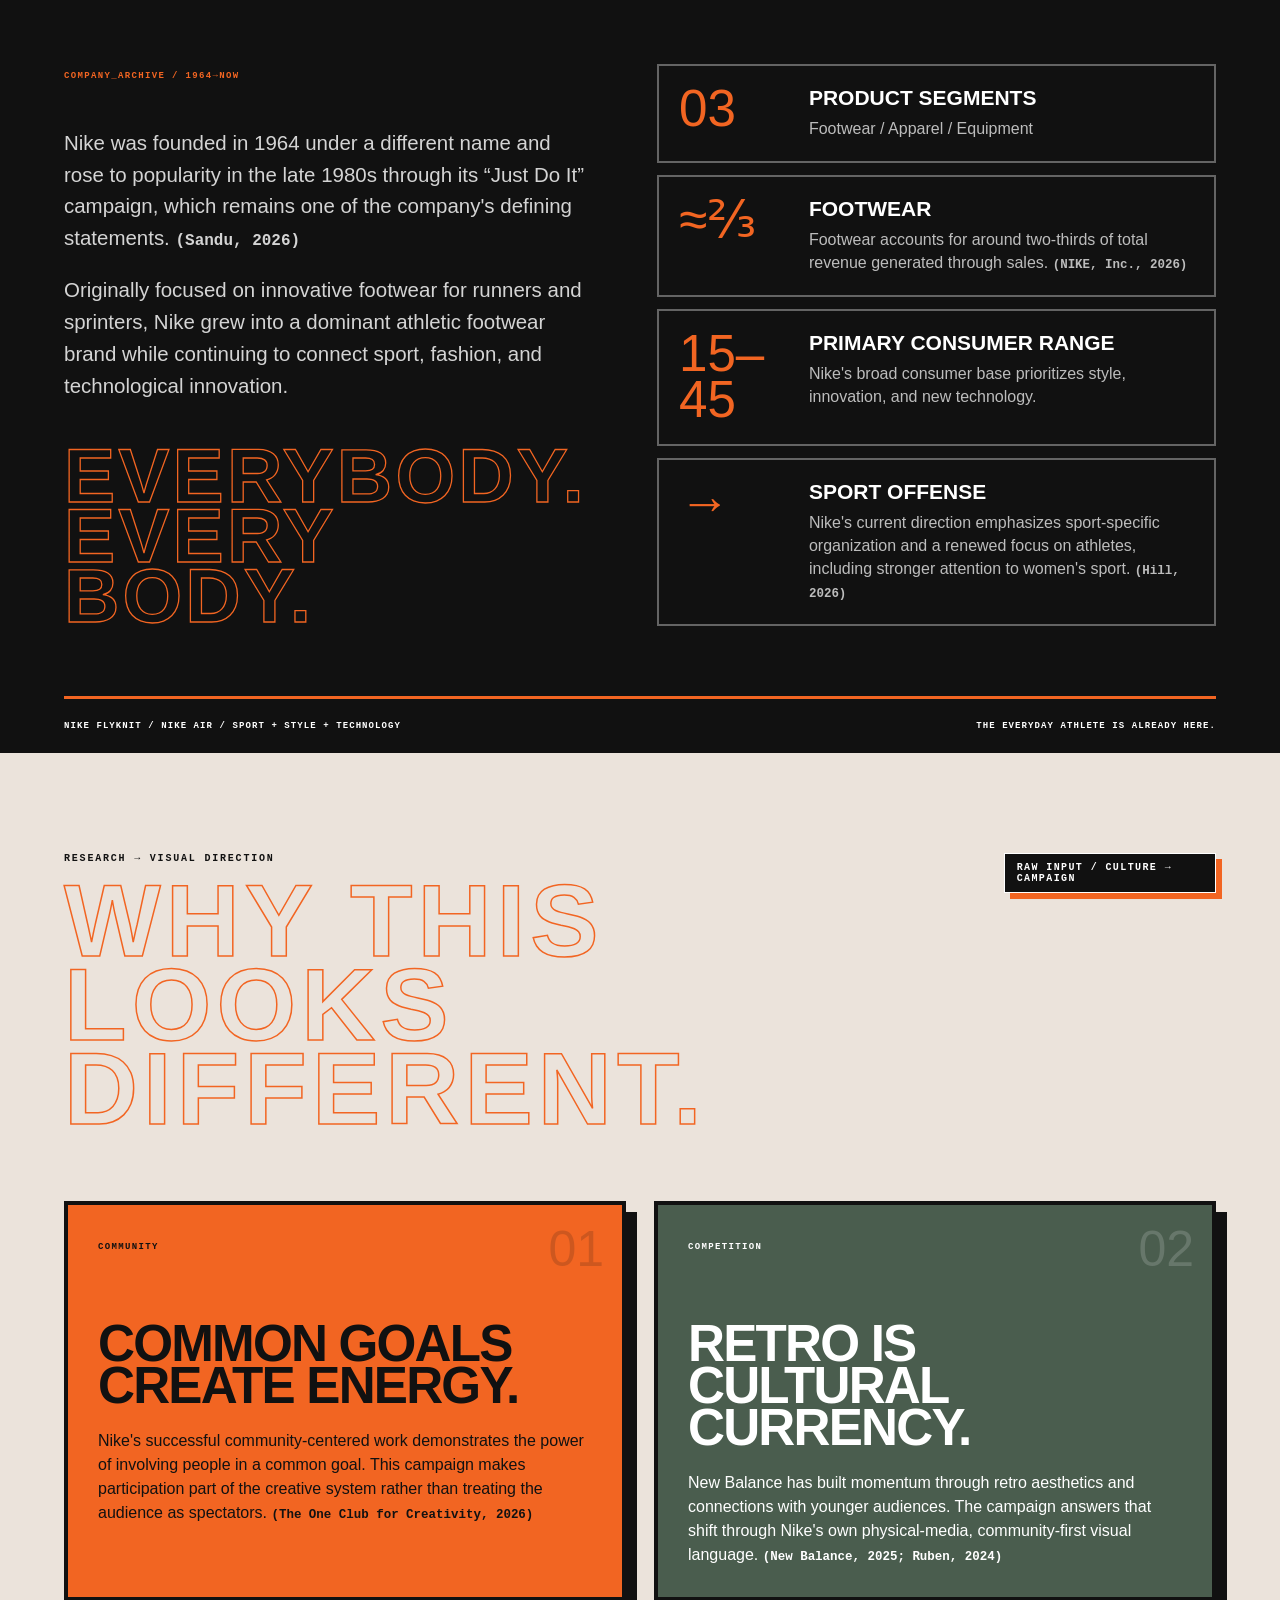
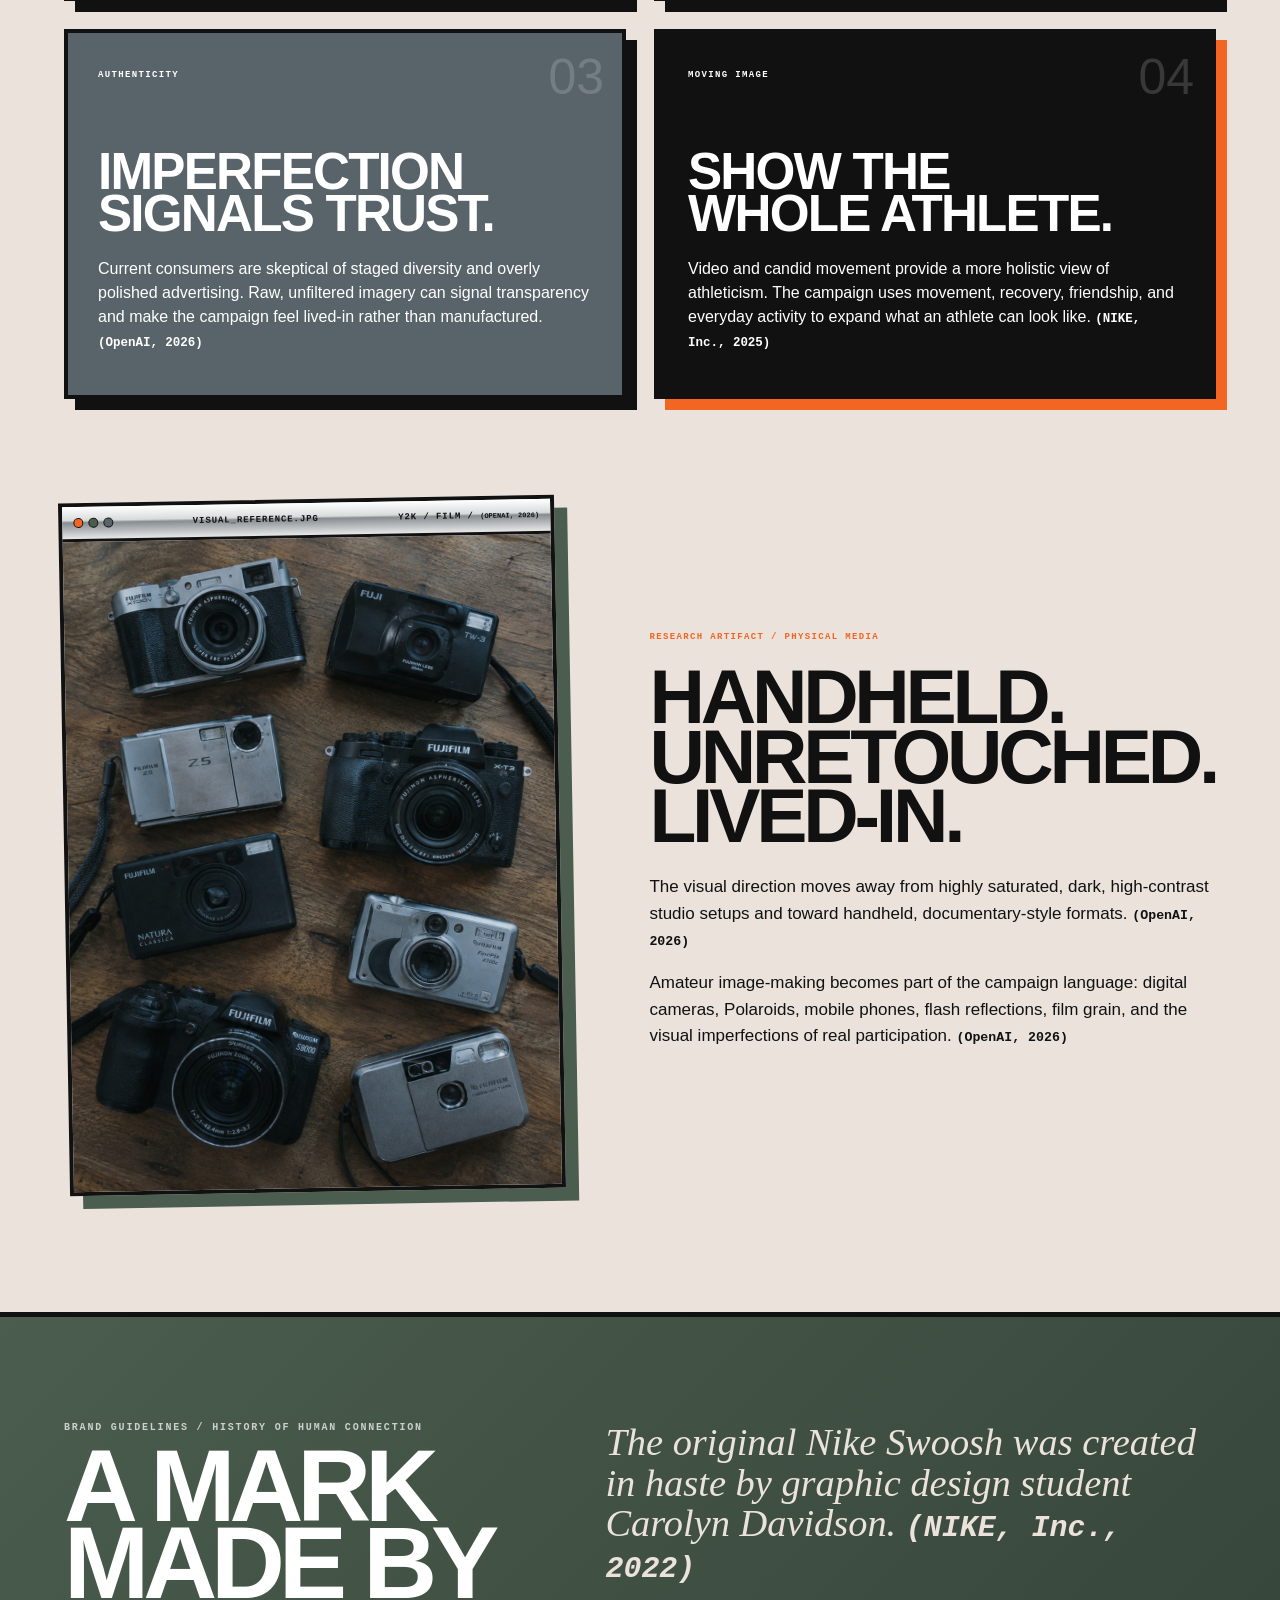
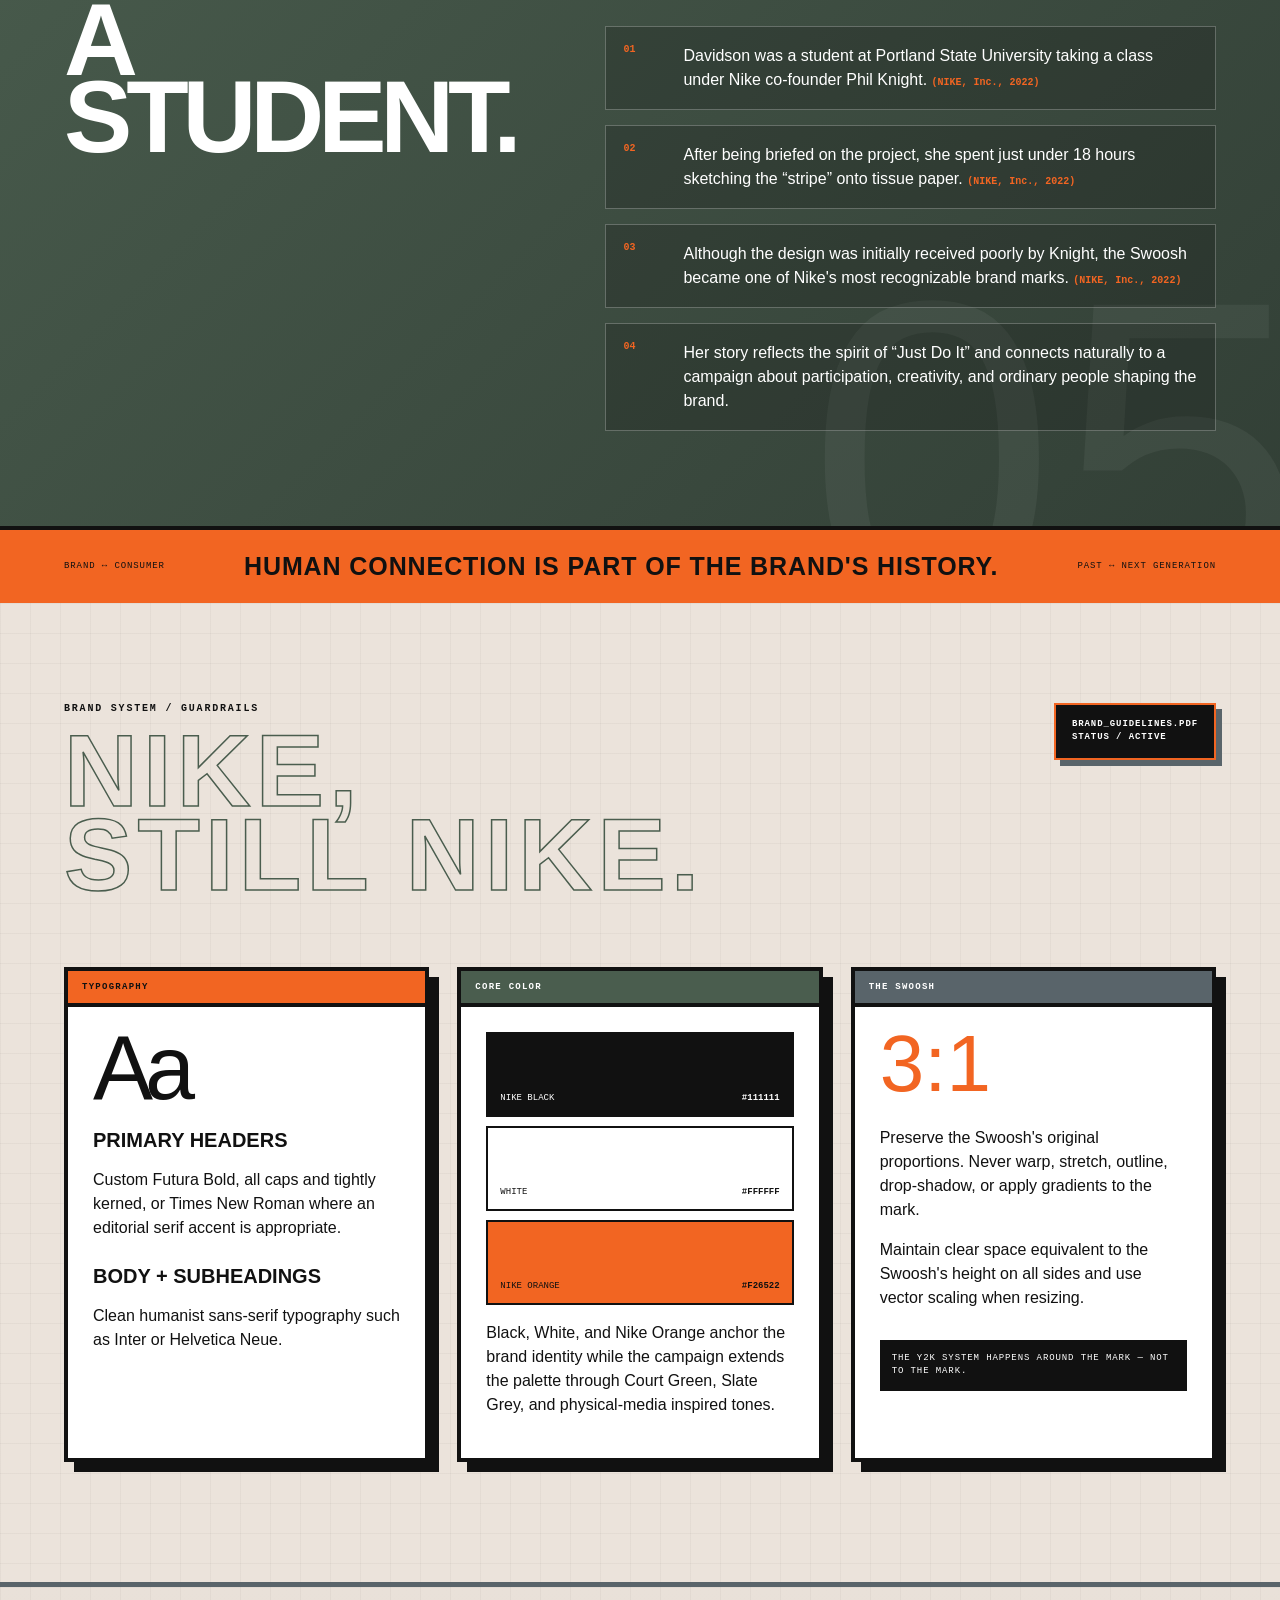
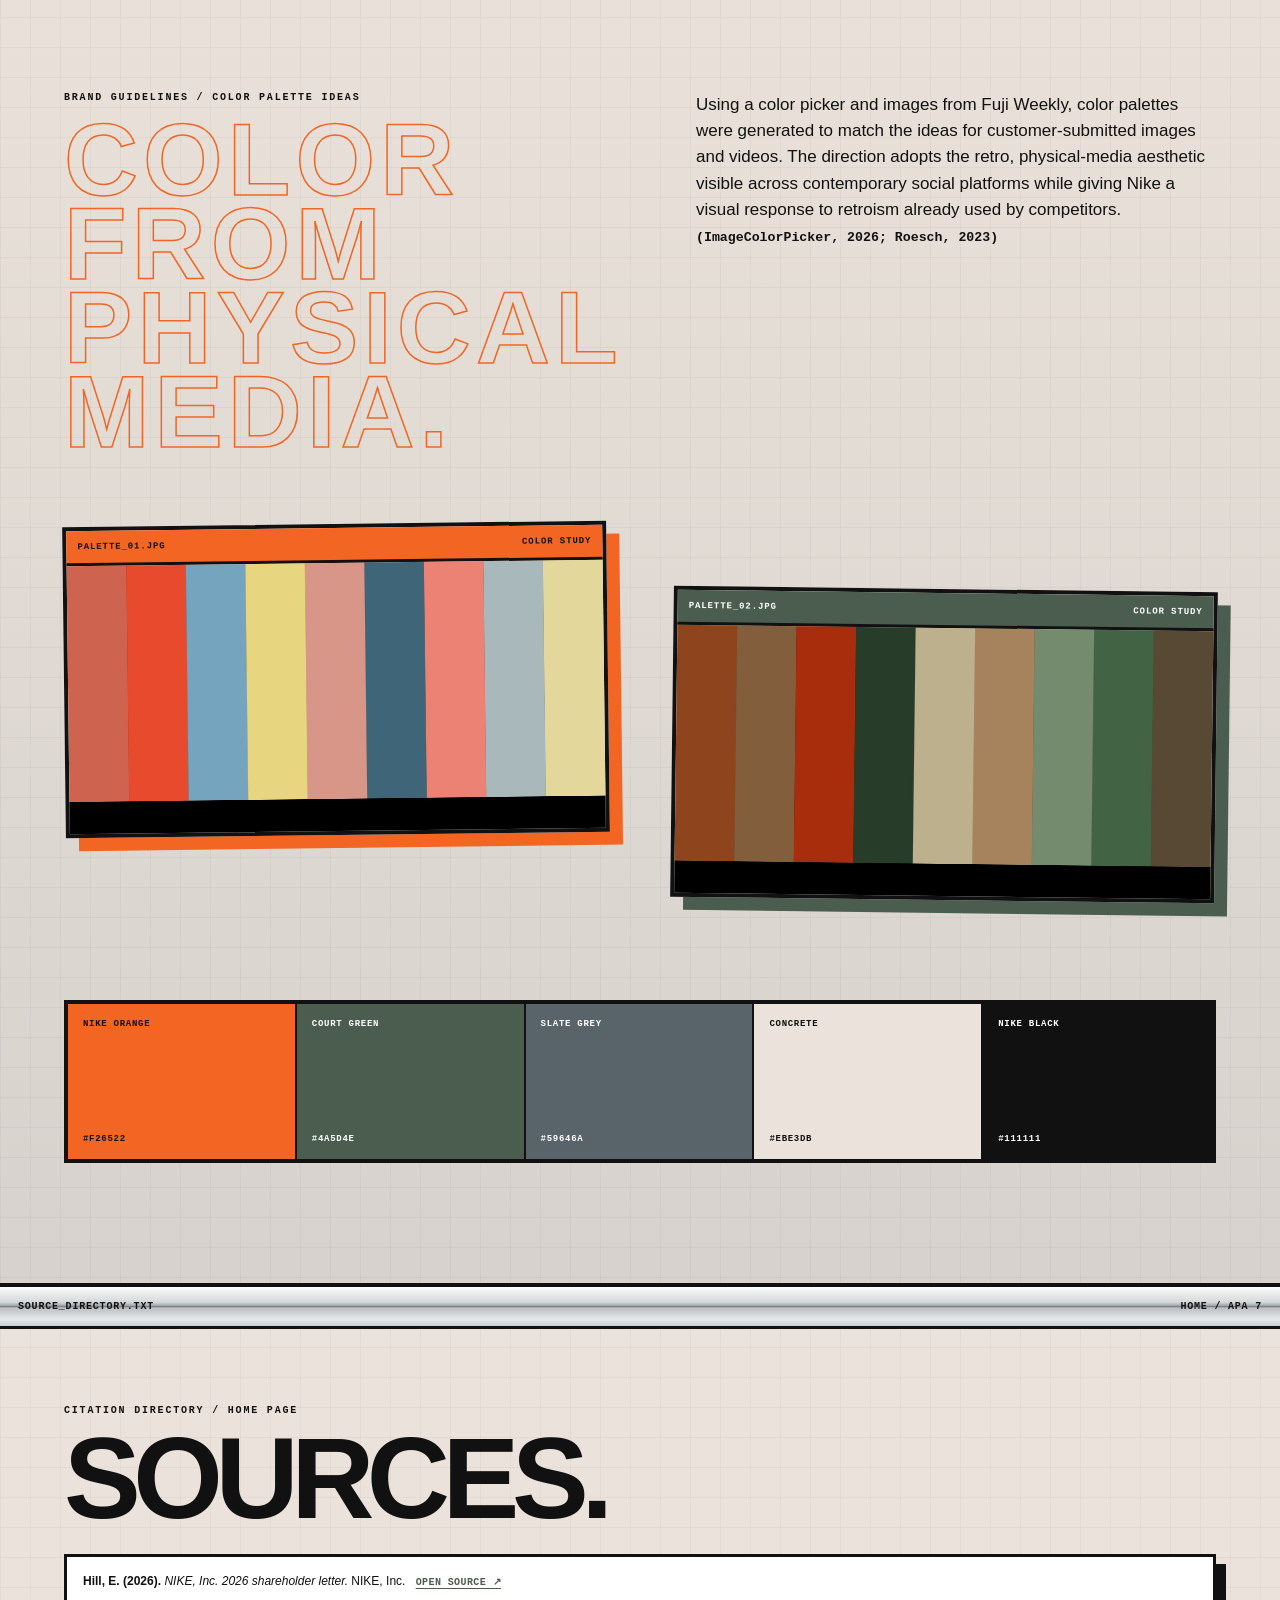
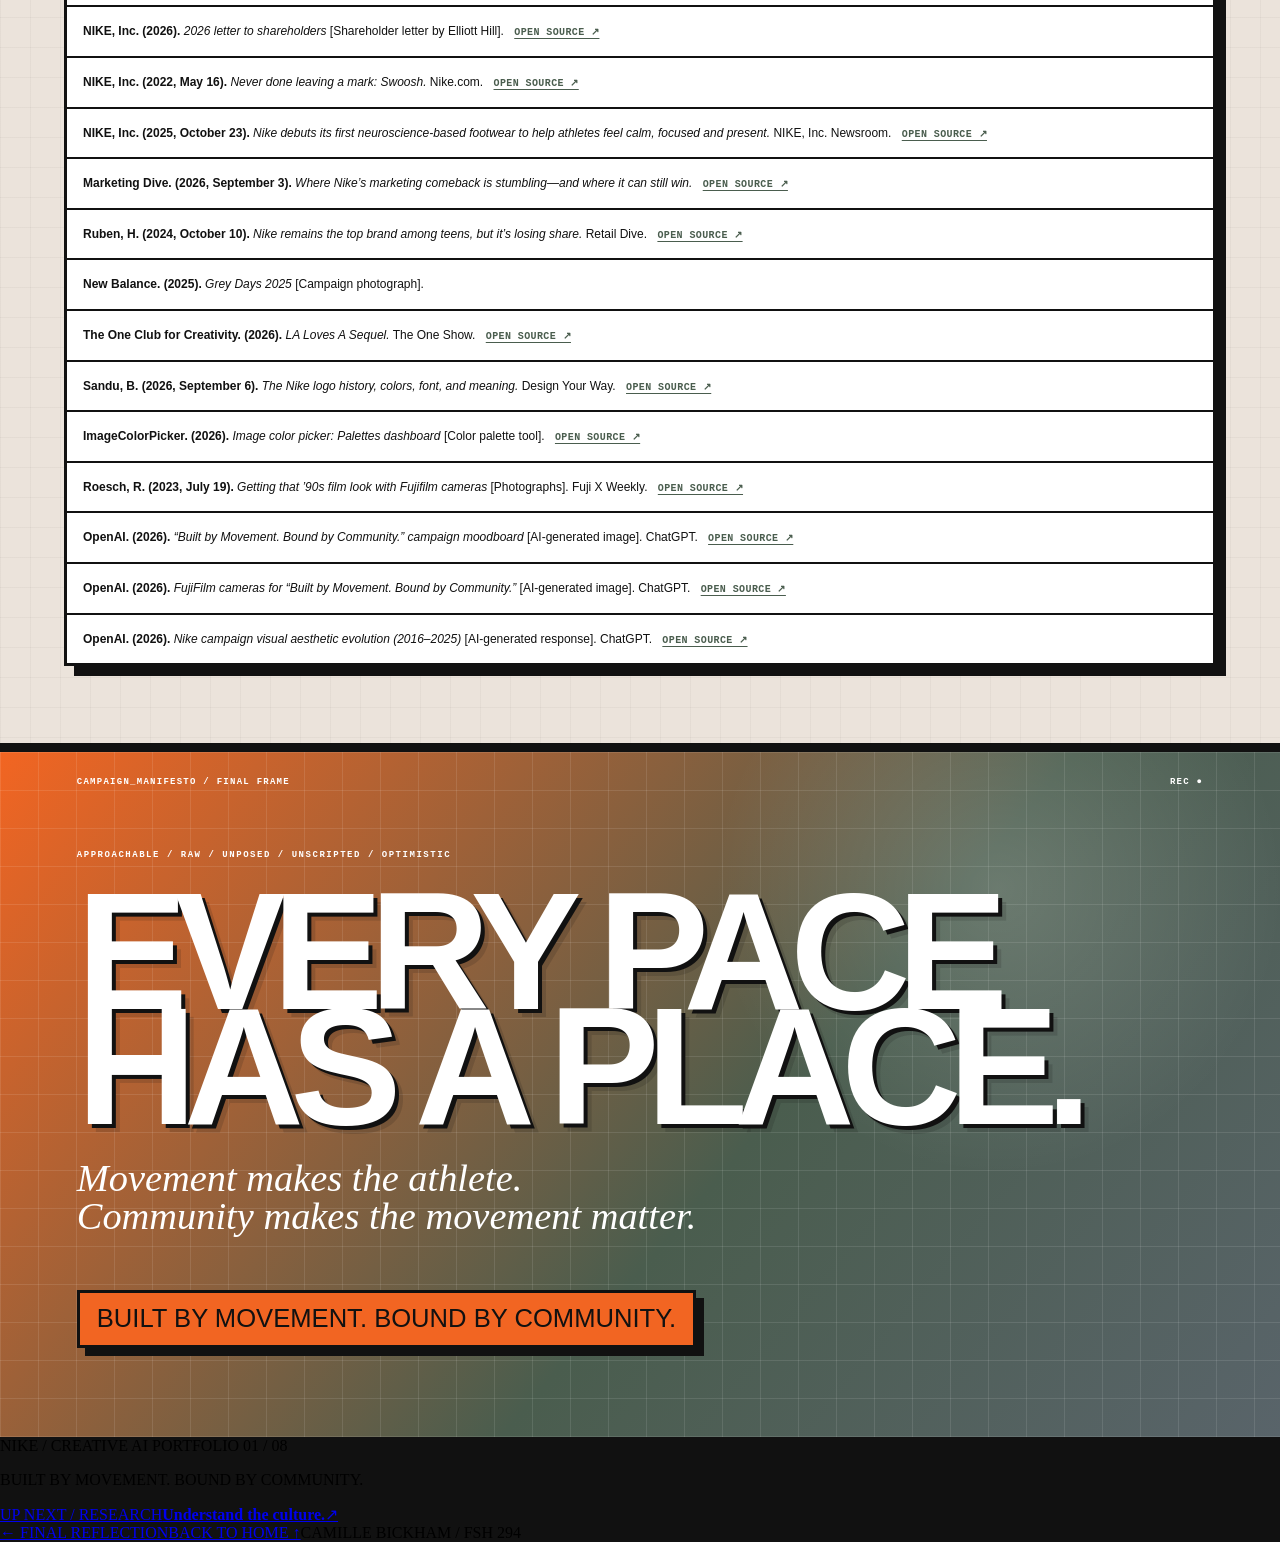
==== commit 769239d9: "Add files via upload" ====
--- a/index.html
+++ b/index.html
@@ -1,677 +1,477 @@
-<!doctype html>
+<!DOCTYPE html>
+
 <html lang="en">
 <head>
-<meta charset="utf-8">
-<meta name="viewport" content="width=device-width, initial-scale=1">
+<meta charset="utf-8"/>
+<meta content="width=device-width, initial-scale=1" name="viewport"/>
 <title>Home | Nike Creative AI Portfolio</title>
-<link rel="stylesheet" href="css/home.css">
-<link rel="stylesheet" href="css/site-navigation.css">
-</head>
-<body>
-<header id="portfolio-site-header" role="banner">
-  <div class="psh-inner">
-    <a class="psh-brand" href="index.html" aria-label="Nike creative AI portfolio home">NIKE <small>BUILT BY MOVEMENT.<br>BOUND BY COMMUNITY.</small></a>
-    <nav class="psh-links" aria-label="Main navigation"><a href="index.html" aria-current="page">HOME</a><a href="research.html">RESEARCH</a><a href="community-gallery.html">COMMUNITY GALLERY</a><a href="channel-integration.html">CHANNEL INTEGRATION</a><a href="audience-journey.html">AUDIENCE JOURNEY</a><a href="ai-workflow.html">AI WORKFLOW</a><a href="emerging-technology.html">EMERGING TECHNOLOGY</a><a href="final-reflection.html">FINAL REFLECTION</a></nav>
-    <details class="psh-mobile"><summary aria-label="Open page menu">MENU ☰</summary>
-      <nav class="psh-mobile-links" aria-label="Mobile navigation"><a href="index.html" aria-current="page">HOME</a><a href="research.html">RESEARCH</a><a href="community-gallery.html">COMMUNITY GALLERY</a><a href="channel-integration.html">CHANNEL INTEGRATION</a><a href="audience-journey.html">AUDIENCE JOURNEY</a><a href="ai-workflow.html">AI WORKFLOW</a><a href="emerging-technology.html">EMERGING TECHNOLOGY</a><a href="final-reflection.html">FINAL REFLECTION</a></nav>
-    </details>
-  </div>
-</header>
-
+<link href="css/home.css" rel="stylesheet"/>
+<link href="css/portfolio-redesign.css" rel="stylesheet"/><meta content="#111111" name="theme-color"/></head>
+<body class="portfolio-body" data-chapter="01"><a class="skip-to-content" href="#main-content">Skip to content</a><header class="portfolio-header"><div class="portfolio-header-inner">
+<a aria-label="Nike campaign portfolio home" class="portfolio-brand" href="index.html">NIKE<span class="brand-separator"></span><span class="brand-sub">BUILT BY MOVEMENT.<br/>BOUND BY COMMUNITY.</span></a>
+<nav aria-label="Main pages" class="portfolio-nav"><a aria-current="page" href="index.html"><span class="nav-index">01</span>HOME</a><a href="research.html"><span class="nav-index">02</span>RESEARCH</a><a href="community-gallery.html"><span class="nav-index">03</span>COMMUNITY GALLERY</a><a href="channel-integration.html"><span class="nav-index">04</span>CHANNEL INTEGRATION</a><a href="audience-journey.html"><span class="nav-index">05</span>AUDIENCE JOURNEY</a><a href="ai-workflow.html"><span class="nav-index">06</span>AI WORKFLOW</a><a href="emerging-technology.html"><span class="nav-index">07</span>EMERGING TECHNOLOGY</a><a href="final-reflection.html"><span class="nav-index">08</span>FINAL REFLECTION</a></nav>
+<details class="portfolio-mobile"><summary>EXPLORE <span aria-hidden="true">☰</span></summary><nav aria-label="Mobile pages"><a aria-current="page" href="index.html"><span class="nav-index">01</span>HOME</a><a href="research.html"><span class="nav-index">02</span>RESEARCH</a><a href="community-gallery.html"><span class="nav-index">03</span>COMMUNITY GALLERY</a><a href="channel-integration.html"><span class="nav-index">04</span>CHANNEL INTEGRATION</a><a href="audience-journey.html"><span class="nav-index">05</span>AUDIENCE JOURNEY</a><a href="ai-workflow.html"><span class="nav-index">06</span>AI WORKFLOW</a><a href="emerging-technology.html"><span class="nav-index">07</span>EMERGING TECHNOLOGY</a><a href="final-reflection.html"><span class="nav-index">08</span>FINAL REFLECTION</a></nav></details>
+</div></header>
 <!-- =========================================================
 NIKE — BUILT BY MOVEMENT. BOUND BY COMMUNITY.
 HOME PAGE ONLY
 CAMILLE BICKHAM / FSH 294 / MARKETING TRACK
 ========================================================= -->
+<div class="nike-home portfolio-main" id="main-content">
+<!-- SYSTEM BAR -->
 
-<div class="nike-home">
+<!-- PAGE NAVIGATION / added without altering existing page structure -->
 
-  <!-- SYSTEM BAR -->
-  <div class="home-system-bar">
-    <div class="system-left">
-      <span class="system-dot dot-orange"></span>
-      <span class="system-dot dot-green"></span>
-      <span class="system-dot dot-slate"></span>
-      <span class="system-title">NIKE / COMMUNITY_MOVEMENT.EXE</span>
-    </div>
-    <div class="system-right">FSH294 / CAMPAIGN_2026 / HOME</div>
-  </div>
+<!-- =====================================================
+  HERO
+  ====================================================== -->
+<header class="home-hero">
+<div class="hero-grid"></div>
+<div class="hero-topline">
+<div class="rec-chip"><span class="rec-dot"></span>REC / COMMUNITY INPUT</div>
+<div class="hero-file">HOME_001 / RAW INPUT</div>
+</div>
+<div class="hero-copy">
+<p class="hero-kicker">NIKE / GRASSROOTS CAMPAIGN PROPOSAL</p>
+<h1 class="hero-title">BUILT BY<br/>MOVEMENT.</h1>
+<div class="hero-title-outline">BOUND BY COMMUNITY.</div>
+<p class="hero-quote">“If you have a body, you are an athlete.” <span class="home-citation">(NIKE, Inc., 2026)</span></p>
+</div>
+<figure class="hero-image-frame">
+<div class="image-window-bar">
+<span>CAMPAIGN_HERO.JPG</span>
+<span>VISION / 001</span>
+</div>
+<img alt="Built by Movement Bound by Community campaign vision board" src="assets/images/vision-board1.jpg"/>
+<div class="hero-image-meta">
+<span>COMMUNITY / MOVEMENT / PEOPLE</span>
+<span>RAW VISUAL DIRECTION / <span class="home-citation">(OpenAI, 2026)</span></span>
+</div>
+</figure>
+<div class="hero-sticker">EVERY BODY,<br/>EVERYBODY.</div>
+<div class="hero-crosshair hero-crosshair-one">+</div>
+<div class="hero-crosshair hero-crosshair-two">+</div>
+<div class="hero-vertical">NIKE / EVERYDAY ATHLETE / 2026</div>
+</header>
+<!-- =====================================================
+  PROJECT META
+  ====================================================== -->
+<section class="project-meta">
+<div class="meta-heading">
+<span>PROJECT FILE</span>
+<span>01 / HOME</span>
+</div>
+<div class="meta-grid">
+<div class="meta-card">
+<span class="meta-label">STUDENT</span>
+<strong>CAMILLE BICKHAM</strong>
+</div>
+<div class="meta-card">
+<span class="meta-label">COURSE</span>
+<strong>FSH 294</strong>
+<small>CREATIVE AI PORTFOLIO</small>
+</div>
+<div class="meta-card meta-orange">
+<span class="meta-label">BRAND</span>
+<strong>NIKE, INC.</strong>
+</div>
+<div class="meta-card meta-green">
+<span class="meta-label">TRACK</span>
+<strong>MARKETING</strong>
+</div>
+<div class="meta-card meta-wide">
+<span class="meta-label">CAMPAIGN</span>
+<strong>BUILT BY MOVEMENT. BOUND BY COMMUNITY.</strong>
+</div>
+<div class="meta-card meta-black">
+<span class="meta-label">PRIMARY TARGET</span>
+<strong>GEN Z COLLEGE STUDENTS</strong>
+<small>AGES 18–26</small>
+</div>
+</div>
+</section>
+<!-- =====================================================
+  CAMPAIGN CONCEPT
+  ====================================================== -->
+<section class="concept-section">
+<div class="section-number">02</div>
+<div class="concept-heading">
+<div>
+<p class="section-kicker">CAMPAIGN CONCEPT / PEOPLE FIRST</p>
+<h2 class="outline-green">THE EVERYDAY<br/>ATHLETE</h2>
+</div>
+<div class="concept-stamp">COMMUNITY<br/>= CAPACITY</div>
+</div>
+<div class="concept-layout">
+<div class="concept-big-copy">
+<p>This campaign steps away from Nike's history of elite celebrity representation and highly polished advertising to center the people who already make movement part of everyday life.</p>
+<p class="concept-serif">The theme of this campaign is people.</p>
+</div>
+<div class="concept-points">
+<article class="concept-point">
+<span class="concept-index">01</span>
+<div class="concept-point-copy">
+<h3>UNIVERSAL ATHLETE</h3>
+<p>If you have a body, you are an athlete. Athleticism is not reserved for the rich, famous, professional, or elite.</p>
+</div>
+</article>
+<article class="concept-point">
+<span class="concept-index">02</span>
+<div class="concept-point-copy">
+<h3>THE THEME OF PEOPLE</h3>
+<p>Grassroots community, individuality, togetherness, and shared optimism replace isolation and hyper-competitive performance.</p>
+</div>
+</article>
+<article class="concept-point">
+<span class="concept-index">03</span>
+<div class="concept-point-copy">
+<h3>ACTIVE INCLUSIVITY</h3>
+<p>Different bodies and different levels of mobility reinforce a simple idea: everybody and every body can belong in sport.</p>
+</div>
+</article>
+<article class="concept-point">
+<span class="concept-index">04</span>
+<div class="concept-point-copy">
+<h3>CANDID CONTENT</h3>
+<p>Digital cameras, Polaroids, mobile phones, raw footage, and ordinary customers create natural, lived-in documentation of movement.</p>
+</div>
+</article>
+</div>
+</div>
+</section>
+<!-- =====================================================
+  CAMPAIGN PITCH
+  ====================================================== -->
+<section class="pitch-section">
+<div class="pitch-browser">
+<div class="browser-top">
+<div class="browser-dots">
+<span></span>
+<span></span>
+<span></span>
+</div>
+<span>CAMPAIGN_PITCH.TXT</span>
+<span>100%</span>
+</div>
+<div class="pitch-content">
+<div class="pitch-side-label">NIKE / PEOPLE / COMMUNITY / AUTHENTICITY</div>
+<div class="pitch-main">
+<p class="section-kicker orange-text">THE PITCH</p>
+<h2>BUILT FOR THE<br/>EVERYDAY ARENA.</h2>
+<p>“If you have a body, you are an athlete”, a powerful statement from Nike’s most recent letter to its investors. This statement steps away from their long history of being represented by athletes and celebrities. <span class="home-citation">(NIKE, Inc., 2026)</span></p>
+<p>Over the last decade, Nike has been defined by highly curated commercials, impeccable cinematography, and polished advertisements. My idea for a new campaign comes from the idea of community; the new generation of customers values individuality, togetherness, and optimism.</p>
+<p>Other brands such as On, New Balance, and Adidas have captured the aesthetic preferences of our desired market — Gen Z college students aged 18–26 — as well as the need for authenticity and progressive action desired by our target market. This campaign rebuilds trust and consumer intimacy. <span class="home-citation">(Marketing Dive, 2026; Ruben, 2024)</span></p>
+<p>Showcasing different types of bodies and levels of mobility reinforces the idea that athleticism isn't reserved for the rich and famous. It also communicates a progressive and “cool” take on Nike's marketing.</p>
+<p>Through Nike's website and Instagram, the campaign is composed of “amateur” videos and pictures taken by ordinary customers using digital cameras, Polaroids, and similar physical-media formats. The result is candid, natural fun through community and sports.</p>
+<p>Natural lighting, raw footage, subtle brand imaging, and an everyday visual language keep the focus on the people participating in movement.</p>
+<p class="pitch-final">THE THEME OF THIS CAMPAIGN IS PEOPLE.</p>
+</div>
+</div>
+</div>
+</section>
+<!-- =====================================================
+  COMPANY OVERVIEW
+  ====================================================== -->
+<section class="company-section">
+<div class="company-header">
+<div class="company-title-block">
+<p class="section-kicker light-kicker">COMPANY OVERVIEW / NIKE, INC.</p>
+<h2 class="company-mission">TO BRING INSPIRATION<br/>AND INNOVATION TO<br/>EVERY ATHLETE*</h2>
+</div>
+<div class="asterisk">*</div>
+</div>
+<div class="company-grid">
+<div class="company-history">
+<span class="technical-label">COMPANY_ARCHIVE / 1964→NOW</span>
+<p>Nike was founded in 1964 under a different name and rose to popularity in the late 1980s through its “Just Do It” campaign, which remains one of the company's defining statements. <span class="home-citation">(Sandu, 2026)</span></p>
+<p>Originally focused on innovative footwear for runners and sprinters, Nike grew into a dominant athletic footwear brand while continuing to connect sport, fashion, and technological innovation.</p>
+<div class="company-quote">EVERYBODY.<br/>EVERY BODY.</div>
+</div>
+<div class="company-data">
+<article>
+<span class="data-number">03</span>
+<div>
+<h3>PRODUCT SEGMENTS</h3>
+<p>Footwear / Apparel / Equipment</p>
+</div>
+</article>
+<article>
+<span class="data-number">≈⅔</span>
+<div>
+<h3>FOOTWEAR</h3>
+<p>Footwear accounts for around two-thirds of total revenue generated through sales. <span class="home-citation">(NIKE, Inc., 2026)</span></p>
+</div>
+</article>
+<article>
+<span class="data-number">15–45</span>
+<div>
+<h3>PRIMARY CONSUMER RANGE</h3>
+<p>Nike's broad consumer base prioritizes style, innovation, and new technology.</p>
+</div>
+</article>
+<article>
+<span class="data-number">→</span>
+<div>
+<h3>SPORT OFFENSE</h3>
+<p>Nike's current direction emphasizes sport-specific organization and a renewed focus on athletes, including stronger attention to women's sport. <span class="home-citation">(Hill, 2026)</span></p>
+</div>
+</article>
+</div>
+</div>
+<div class="company-bottom">
+<span>NIKE FLYKNIT / NIKE AIR / SPORT + STYLE + TECHNOLOGY</span>
+<span>THE EVERYDAY ATHLETE IS ALREADY HERE.</span>
+</div>
+</section>
+<!-- =====================================================
+  RESEARCH TO VISUAL
+  ====================================================== -->
+<section class="research-visual-section">
+<div class="research-header">
+<div>
+<p class="section-kicker">RESEARCH → VISUAL DIRECTION</p>
+<h2 class="outline-orange">WHY THIS<br/>LOOKS DIFFERENT.</h2>
+</div>
+<div class="raw-input-chip">RAW INPUT / CULTURE → CAMPAIGN</div>
+</div>
+<div class="research-grid">
+<article class="research-card research-orange">
+<span class="research-index">01</span>
+<span class="research-type">COMMUNITY</span>
+<h3>COMMON GOALS<br/>CREATE ENERGY.</h3>
+<p>Nike's successful community-centered work demonstrates the power of involving people in a common goal. This campaign makes participation part of the creative system rather than treating the audience as spectators. <span class="home-citation">(The One Club for Creativity, 2026)</span></p>
+</article>
+<article class="research-card research-green">
+<span class="research-index">02</span>
+<span class="research-type">COMPETITION</span>
+<h3>RETRO IS<br/>CULTURAL CURRENCY.</h3>
+<p>New Balance has built momentum through retro aesthetics and connections with younger audiences. The campaign answers that shift through Nike's own physical-media, community-first visual language. <span class="home-citation">(New Balance, 2025; Ruben, 2024)</span></p>
+</article>
+<article class="research-card research-slate">
+<span class="research-index">03</span>
+<span class="research-type">AUTHENTICITY</span>
+<h3>IMPERFECTION<br/>SIGNALS TRUST.</h3>
+<p>Current consumers are skeptical of staged diversity and overly polished advertising. Raw, unfiltered imagery can signal transparency and make the campaign feel lived-in rather than manufactured. <span class="home-citation">(OpenAI, 2026)</span></p>
+</article>
+<article class="research-card research-black">
+<span class="research-index">04</span>
+<span class="research-type">MOVING IMAGE</span>
+<h3>SHOW THE<br/>WHOLE ATHLETE.</h3>
+<p>Video and candid movement provide a more holistic view of athleticism. The campaign uses movement, recovery, friendship, and everyday activity to expand what an athlete can look like. <span class="home-citation">(NIKE, Inc., 2025)</span></p>
+</article>
+</div>
+<div class="visual-artifact">
+<div class="artifact-window">
+<div class="browser-top">
+<div class="browser-dots">
+<span></span>
+<span></span>
+<span></span>
+</div>
+<span>VISUAL_REFERENCE.JPG</span>
+<span>Y2K / FILM / <span class="home-citation">(OpenAI, 2026)</span></span>
+</div>
+<img alt="Fuji film visual direction reference" loading="lazy" src="assets/images/fuji-film-visual.jpg"/>
+</div>
+<div class="artifact-copy">
+<span class="technical-label">RESEARCH ARTIFACT / PHYSICAL MEDIA</span>
+<h3>HANDHELD.<br/>UNRETOUCHED.<br/>LIVED-IN.</h3>
+<p>The visual direction moves away from highly saturated, dark, high-contrast studio setups and toward handheld, documentary-style formats. <span class="home-citation">(OpenAI, 2026)</span></p>
+<p>Amateur image-making becomes part of the campaign language: digital cameras, Polaroids, mobile phones, flash reflections, film grain, and the visual imperfections of real participation. <span class="home-citation">(OpenAI, 2026)</span></p>
+</div>
+</div>
+</section>
+<!-- =====================================================
+  HISTORY OF HUMAN CONNECTION
+  ====================================================== -->
+<section class="connection-section">
+<div class="connection-number">05</div>
+<div class="connection-layout">
+<div class="connection-title">
+<p class="section-kicker light-kicker">BRAND GUIDELINES / HISTORY OF HUMAN CONNECTION</p>
+<h2>A MARK<br/>MADE BY<br/>A STUDENT.</h2>
+</div>
+<div class="connection-story">
+<p class="connection-lead">The original Nike Swoosh was created in haste by graphic design student Carolyn Davidson. <span class="home-citation">(NIKE, Inc., 2022)</span></p>
+<div class="timeline">
+<div class="timeline-item">
+<span>01</span>
+<p>Davidson was a student at Portland State University taking a class under Nike co-founder Phil Knight. <span class="home-citation">(NIKE, Inc., 2022)</span></p>
+</div>
+<div class="timeline-item">
+<span>02</span>
+<p>After being briefed on the project, she spent just under 18 hours sketching the “stripe” onto tissue paper. <span class="home-citation">(NIKE, Inc., 2022)</span></p>
+</div>
+<div class="timeline-item">
+<span>03</span>
+<p>Although the design was initially received poorly by Knight, the Swoosh became one of Nike's most recognizable brand marks. <span class="home-citation">(NIKE, Inc., 2022)</span></p>
+</div>
+<div class="timeline-item">
+<span>04</span>
+<p>Her story reflects the spirit of “Just Do It” and connects naturally to a campaign about participation, creativity, and ordinary people shaping the brand.</p>
+</div>
+</div>
+</div>
+</div>
+<div class="connection-banner">
+<span>BRAND ↔ CONSUMER</span>
+<strong>HUMAN CONNECTION IS PART OF THE BRAND'S HISTORY.</strong>
+<span>PAST ↔ NEXT GENERATION</span>
+</div>
+</section>
+<!-- =====================================================
+  BRAND GUIDELINES
+  ====================================================== -->
+<section class="guidelines-section">
+<div class="guidelines-heading">
+<div>
+<p class="section-kicker">BRAND SYSTEM / GUARDRAILS</p>
+<h2 class="outline-green">NIKE,<br/>STILL NIKE.</h2>
+</div>
+<div class="guideline-file">BRAND_GUIDELINES.PDF<br/>STATUS / ACTIVE</div>
+</div>
+<div class="guideline-grid">
+<article class="guideline-card">
+<div class="guideline-top orange-bar">TYPOGRAPHY</div>
+<div class="guideline-body">
+<span class="giant-type">Aa</span>
+<h3>PRIMARY HEADERS</h3>
+<p>Custom Futura Bold, all caps and tightly kerned, or Times New Roman where an editorial serif accent is appropriate.</p>
+<h3>BODY + SUBHEADINGS</h3>
+<p>Clean humanist sans-serif typography such as Inter or Helvetica Neue.</p>
+</div>
+</article>
+<article class="guideline-card">
+<div class="guideline-top green-bar">CORE COLOR</div>
+<div class="guideline-body">
+<div class="brand-swatches">
+<div class="brand-swatch swatch-black">
+<span>NIKE BLACK</span>
+<strong>#111111</strong>
+</div>
+<div class="brand-swatch swatch-white">
+<span>WHITE</span>
+<strong>#FFFFFF</strong>
+</div>
+<div class="brand-swatch swatch-orange">
+<span>NIKE ORANGE</span>
+<strong>#F26522</strong>
+</div>
+</div>
+<p>Black, White, and Nike Orange anchor the brand identity while the campaign extends the palette through Court Green, Slate Grey, and physical-media inspired tones.</p>
+</div>
+</article>
+<article class="guideline-card">
+<div class="guideline-top slate-bar">THE SWOOSH</div>
+<div class="guideline-body swoosh-rules">
+<div class="rule-symbol">3:1</div>
+<p>Preserve the Swoosh's original proportions. Never warp, stretch, outline, drop-shadow, or apply gradients to the mark.</p>
+<p>Maintain clear space equivalent to the Swoosh's height on all sides and use vector scaling when resizing.</p>
+<p class="rule-note">THE Y2K SYSTEM HAPPENS AROUND THE MARK — NOT TO THE MARK.</p>
+</div>
+</article>
+</div>
+</section>
+<!-- =====================================================
+  COLOR PALETTE IDEAS
+  ====================================================== -->
+<section class="palette-section">
+<div class="palette-header">
+<div>
+<p class="section-kicker">BRAND GUIDELINES / COLOR PALETTE IDEAS</p>
+<h2 class="outline-orange">COLOR FROM<br/>PHYSICAL MEDIA.</h2>
+</div>
+<p class="palette-intro">Using a color picker and images from Fuji Weekly, color palettes were generated to match the ideas for customer-submitted images and videos. The direction adopts the retro, physical-media aesthetic visible across contemporary social platforms while giving Nike a visual response to retroism already used by competitors. <span class="home-citation">(ImageColorPicker, 2026; Roesch, 2023)</span></p>
+</div>
+<div class="palette-images">
+<figure class="palette-frame palette-one">
+<div class="image-window-bar orange-window">
+<span>PALETTE_01.JPG</span>
+<span>COLOR STUDY</span>
+</div>
+<img alt="Nike campaign color palette example one" loading="lazy" src="assets/images/color-pallette-example1.jpg"/>
+</figure>
+<figure class="palette-frame palette-two">
+<div class="image-window-bar green-window">
+<span>PALETTE_02.JPG</span>
+<span>COLOR STUDY</span>
+</div>
+<img alt="Nike campaign color palette example two" loading="lazy" src="assets/images/color-pallette-example2.jpg"/>
+</figure>
+</div>
+<div class="campaign-palette">
+<div class="campaign-color color-orange">
+<span>NIKE ORANGE</span>
+<strong>#F26522</strong>
+</div>
+<div class="campaign-color color-green">
+<span>COURT GREEN</span>
+<strong>#4A5D4E</strong>
+</div>
+<div class="campaign-color color-slate">
+<span>SLATE GREY</span>
+<strong>#59646A</strong>
+</div>
+<div class="campaign-color color-cream">
+<span>CONCRETE</span>
+<strong>#EBE3DB</strong>
+</div>
+<div class="campaign-color color-black">
+<span>NIKE BLACK</span>
+<strong>#111111</strong>
+</div>
+</div>
+</section>
+<!-- =====================================================
+  HOME PAGE SOURCES / APA SUPPORT
+  ====================================================== -->
+<section aria-labelledby="home-sources-title" class="home-sources">
+<div class="home-sources-top">
+<span>SOURCE_DIRECTORY.TXT</span>
+<span>HOME / APA 7</span>
+</div>
+<div class="home-sources-inner">
+<p class="section-kicker">CITATION DIRECTORY / HOME PAGE</p>
+<h2 id="home-sources-title">SOURCES.</h2>
+<div class="home-source-list">
+<p><strong>Hill, E. (2026).</strong> <em>NIKE, Inc. 2026 shareholder letter.</em> NIKE, Inc. <a href="http://investors.nike.com" rel="noopener" target="_blank">OPEN SOURCE ↗</a></p>
+<p><strong>NIKE, Inc. (2026).</strong> <em>2026 letter to shareholders</em> [Shareholder letter by Elliott Hill]. <a href="http://investors.nike.com" rel="noopener" target="_blank">OPEN SOURCE ↗</a></p>
+<p><strong>NIKE, Inc. (2022, May 16).</strong> <em>Never done leaving a mark: Swoosh.</em> Nike.com. <a href="https://www.nike.com/a/never-done-leaving-a-mark-swoosh" rel="noopener" target="_blank">OPEN SOURCE ↗</a></p>
+<p><strong>NIKE, Inc. (2025, October 23).</strong> <em>Nike debuts its first neuroscience-based footwear to help athletes feel calm, focused and present.</em> NIKE, Inc. Newsroom. <a href="https://about.nike.com/en/newsroom/releases/nike-mind-001-mind-002-official-images" rel="noopener" target="_blank">OPEN SOURCE ↗</a></p>
+<p><strong>Marketing Dive. (2026, September 3).</strong> <em>Where Nike’s marketing comeback is stumbling—and where it can still win.</em> <a href="https://www.marketingdive.com/news/where-nikes-marketing-comeback-is-stumbling-and-where-it-can-still-win/819788/" rel="noopener" target="_blank">OPEN SOURCE ↗</a></p>
+<p><strong>Ruben, H. (2024, October 10).</strong> <em>Nike remains the top brand among teens, but it’s losing share.</em> Retail Dive. <a href="https://www.retaildive.com/news/nike-losing-share-among-teens-gen-z/729446/" rel="noopener" target="_blank">OPEN SOURCE ↗</a></p>
+<p><strong>New Balance. (2025).</strong> <em>Grey Days 2025</em> [Campaign photograph].</p>
+<p><strong>The One Club for Creativity. (2026).</strong> <em>LA Loves A Sequel.</em> The One Show. <a href="https://www.oneclub.org/awards/theoneshow/-award/64891/la-loves-a-sequel/" rel="noopener" target="_blank">OPEN SOURCE ↗</a></p>
+<p><strong>Sandu, B. (2026, September 6).</strong> <em>The Nike logo history, colors, font, and meaning.</em> Design Your Way. <a href="https://www.designyourway.net/blog/nike-logo/" rel="noopener" target="_blank">OPEN SOURCE ↗</a></p>
+<p><strong>ImageColorPicker. (2026).</strong> <em>Image color picker: Palettes dashboard</em> [Color palette tool]. <a href="https://imagecolorpicker.com/" rel="noopener" target="_blank">OPEN SOURCE ↗</a></p>
+<p><strong>Roesch, R. (2023, July 19).</strong> <em>Getting that ’90s film look with Fujifilm cameras</em> [Photographs]. Fuji X Weekly. <a href="https://fujixweekly.com/2023/07/19/getting-that-90s-film-look-with-fujifilm-cameras/" rel="noopener" target="_blank">OPEN SOURCE ↗</a></p>
+<p><strong>OpenAI. (2026).</strong> <em>“Built by Movement. Bound by Community.” campaign moodboard</em> [AI-generated image]. ChatGPT. <a href="https://chatgpt.com/" rel="noopener" target="_blank">OPEN SOURCE ↗</a></p>
+<p><strong>OpenAI. (2026).</strong> <em>FujiFilm cameras for “Built by Movement. Bound by Community.”</em> [AI-generated image]. ChatGPT. <a href="https://chatgpt.com/" rel="noopener" target="_blank">OPEN SOURCE ↗</a></p>
+<p><strong>OpenAI. (2026).</strong> <em>Nike campaign visual aesthetic evolution (2016–2025)</em> [AI-generated response]. ChatGPT. <a href="https://chatgpt.com/" rel="noopener" target="_blank">OPEN SOURCE ↗</a></p>
+</div>
+</div>
+</section>
+<!-- =====================================================
+  FINAL CAMPAIGN STATEMENT
+  ====================================================== -->
+<section class="home-closing">
+<div class="closing-grid"></div>
+<div class="closing-top">
+<span>CAMPAIGN_MANIFESTO / FINAL FRAME</span>
+<span>REC ●</span>
+</div>
+<p class="closing-small">APPROACHABLE / RAW / UNPOSED / UNSCRIPTED / OPTIMISTIC</p>
+<h2>EVERY PACE<br/>HAS A PLACE.</h2>
+<p class="closing-serif">Movement makes the athlete.<br/>Community makes the movement matter.</p>
+<div class="closing-slogan">BUILT BY MOVEMENT. BOUND BY COMMUNITY.</div>
+</section>
+<!-- FOOTER -->
 
-  <!-- PAGE NAVIGATION / added without altering existing page structure -->
-  <nav class="home-page-nav" aria-label="Portfolio page navigation">
-    <a href="research.html">RESEARCH</a>
-    <a href="community-gallery.html">COMMUNITY GALLERY</a>
-    <a href="channel-integration.html">CHANNEL INTEGRATION</a>
-    <a href="audience-journey.html">AUDIENCE JOURNEY</a>
-    <a href="ai-workflow.html">AI WORKFLOW</a>
-    <a href="emerging-technology.html">EMERGING TECHNOLOGY</a>
-    <a href="final-reflection.html">FINAL REFLECTION</a>
-  </nav>
-
-  <!-- =====================================================
-  HERO
-  ====================================================== -->
-  <header class="home-hero">
-
-    <div class="hero-grid"></div>
-
-    <div class="hero-topline">
-      <div class="rec-chip"><span class="rec-dot"></span>REC / COMMUNITY INPUT</div>
-      <div class="hero-file">HOME_001 / RAW INPUT</div>
-    </div>
-
-    <div class="hero-copy">
-      <p class="hero-kicker">NIKE / GRASSROOTS CAMPAIGN PROPOSAL</p>
-      <h1 class="hero-title">BUILT BY<br>MOVEMENT.</h1>
-      <div class="hero-title-outline">BOUND BY COMMUNITY.</div>
-      <p class="hero-quote">“If you have a body, you are an athlete.” <span class="home-citation">(NIKE, Inc., 2026)</span></p>
-    </div>
-
-    <figure class="hero-image-frame">
-
-      <div class="image-window-bar">
-        <span>CAMPAIGN_HERO.JPG</span>
-        <span>VISION / 001</span>
-      </div>
-
-      <img alt="Built by Movement Bound by Community campaign vision board" src="assets/images/vision-board1.jpg">
-
-      <div class="hero-image-meta">
-        <span>COMMUNITY / MOVEMENT / PEOPLE</span>
-        <span>RAW VISUAL DIRECTION / <span class="home-citation">(OpenAI, 2026)</span></span>
-      </div>
-
-    </figure>
-
-    <div class="hero-sticker">EVERY BODY,<br>EVERYBODY.</div>
-
-    <div class="hero-crosshair hero-crosshair-one">+</div>
-    <div class="hero-crosshair hero-crosshair-two">+</div>
-
-    <div class="hero-vertical">NIKE / EVERYDAY ATHLETE / 2026</div>
-
-  </header>
-
-  <!-- =====================================================
-  PROJECT META
-  ====================================================== -->
-  <section class="project-meta">
-
-    <div class="meta-heading">
-      <span>PROJECT FILE</span>
-      <span>01 / HOME</span>
-    </div>
-
-    <div class="meta-grid">
-
-      <div class="meta-card">
-        <span class="meta-label">STUDENT</span>
-        <strong>CAMILLE BICKHAM</strong>
-      </div>
-
-      <div class="meta-card">
-        <span class="meta-label">COURSE</span>
-        <strong>FSH 294</strong>
-        <small>CREATIVE AI PORTFOLIO</small>
-      </div>
-
-      <div class="meta-card meta-orange">
-        <span class="meta-label">BRAND</span>
-        <strong>NIKE, INC.</strong>
-      </div>
-
-      <div class="meta-card meta-green">
-        <span class="meta-label">TRACK</span>
-        <strong>MARKETING</strong>
-      </div>
-
-      <div class="meta-card meta-wide">
-        <span class="meta-label">CAMPAIGN</span>
-        <strong>BUILT BY MOVEMENT. BOUND BY COMMUNITY.</strong>
-      </div>
-
-      <div class="meta-card meta-black">
-        <span class="meta-label">PRIMARY TARGET</span>
-        <strong>GEN Z COLLEGE STUDENTS</strong>
-        <small>AGES 18–26</small>
-      </div>
-
-    </div>
-
-  </section>
-
-  <!-- =====================================================
-  CAMPAIGN CONCEPT
-  ====================================================== -->
-  <section class="concept-section">
-
-    <div class="section-number">02</div>
-
-    <div class="concept-heading">
-
-      <div>
-        <p class="section-kicker">CAMPAIGN CONCEPT / PEOPLE FIRST</p>
-        <h2 class="outline-green">THE EVERYDAY<br>ATHLETE</h2>
-      </div>
-
-      <div class="concept-stamp">COMMUNITY<br>= CAPACITY</div>
-
-    </div>
-
-    <div class="concept-layout">
-
-      <div class="concept-big-copy">
-        <p>This campaign steps away from Nike's history of elite celebrity representation and highly polished advertising to center the people who already make movement part of everyday life.</p>
-        <p class="concept-serif">The theme of this campaign is people.</p>
-      </div>
-
-      <div class="concept-points">
-
-        <article class="concept-point">
-          <span class="concept-index">01</span>
-          <div class="concept-point-copy">
-            <h3>UNIVERSAL ATHLETE</h3>
-            <p>If you have a body, you are an athlete. Athleticism is not reserved for the rich, famous, professional, or elite.</p>
-          </div>
-        </article>
-
-        <article class="concept-point">
-          <span class="concept-index">02</span>
-          <div class="concept-point-copy">
-            <h3>THE THEME OF PEOPLE</h3>
-            <p>Grassroots community, individuality, togetherness, and shared optimism replace isolation and hyper-competitive performance.</p>
-          </div>
-        </article>
-
-        <article class="concept-point">
-          <span class="concept-index">03</span>
-          <div class="concept-point-copy">
-            <h3>ACTIVE INCLUSIVITY</h3>
-            <p>Different bodies and different levels of mobility reinforce a simple idea: everybody and every body can belong in sport.</p>
-          </div>
-        </article>
-
-        <article class="concept-point">
-          <span class="concept-index">04</span>
-          <div class="concept-point-copy">
-            <h3>CANDID CONTENT</h3>
-            <p>Digital cameras, Polaroids, mobile phones, raw footage, and ordinary customers create natural, lived-in documentation of movement.</p>
-          </div>
-        </article>
-
-      </div>
-
-    </div>
-
-  </section>
-
-  <!-- =====================================================
-  CAMPAIGN PITCH
-  ====================================================== -->
-  <section class="pitch-section">
-
-    <div class="pitch-browser">
-
-      <div class="browser-top">
-        <div class="browser-dots">
-          <span></span>
-          <span></span>
-          <span></span>
-        </div>
-        <span>CAMPAIGN_PITCH.TXT</span>
-        <span>100%</span>
-      </div>
-
-      <div class="pitch-content">
-
-        <div class="pitch-side-label">NIKE / PEOPLE / COMMUNITY / AUTHENTICITY</div>
-
-        <div class="pitch-main">
-
-          <p class="section-kicker orange-text">THE PITCH</p>
-
-          <h2>BUILT FOR THE<br>EVERYDAY ARENA.</h2>
-
-          <p>“If you have a body, you are an athlete”, a powerful statement from Nike’s most recent letter to its investors. This statement steps away from their long history of being represented by athletes and celebrities. <span class="home-citation">(NIKE, Inc., 2026)</span></p>
-
-          <p>Over the last decade, Nike has been defined by highly curated commercials, impeccable cinematography, and polished advertisements. My idea for a new campaign comes from the idea of community; the new generation of customers values individuality, togetherness, and optimism.</p>
-
-          <p>Other brands such as On, New Balance, and Adidas have captured the aesthetic preferences of our desired market — Gen Z college students aged 18–26 — as well as the need for authenticity and progressive action desired by our target market. This campaign rebuilds trust and consumer intimacy. <span class="home-citation">(Marketing Dive, 2026; Ruben, 2024)</span></p>
-
-          <p>Showcasing different types of bodies and levels of mobility reinforces the idea that athleticism isn't reserved for the rich and famous. It also communicates a progressive and “cool” take on Nike's marketing.</p>
-
-          <p>Through Nike's website and Instagram, the campaign is composed of “amateur” videos and pictures taken by ordinary customers using digital cameras, Polaroids, and similar physical-media formats. The result is candid, natural fun through community and sports.</p>
-
-          <p>Natural lighting, raw footage, subtle brand imaging, and an everyday visual language keep the focus on the people participating in movement.</p>
-
-          <p class="pitch-final">THE THEME OF THIS CAMPAIGN IS PEOPLE.</p>
-
-        </div>
-
-      </div>
-
-    </div>
-
-  </section>
-
-  <!-- =====================================================
-  COMPANY OVERVIEW
-  ====================================================== -->
-  <section class="company-section">
-
-    <div class="company-header">
-
-      <div class="company-title-block">
-        <p class="section-kicker light-kicker">COMPANY OVERVIEW / NIKE, INC.</p>
-        <h2 class="company-mission">TO BRING INSPIRATION<br>AND INNOVATION TO<br>EVERY ATHLETE*</h2>
-      </div>
-
-      <div class="asterisk">*</div>
-
-    </div>
-
-    <div class="company-grid">
-
-      <div class="company-history">
-
-        <span class="technical-label">COMPANY_ARCHIVE / 1964→NOW</span>
-
-        <p>Nike was founded in 1964 under a different name and rose to popularity in the late 1980s through its “Just Do It” campaign, which remains one of the company's defining statements. <span class="home-citation">(Sandu, 2026)</span></p>
-
-        <p>Originally focused on innovative footwear for runners and sprinters, Nike grew into a dominant athletic footwear brand while continuing to connect sport, fashion, and technological innovation.</p>
-
-        <div class="company-quote">EVERYBODY.<br>EVERY BODY.</div>
-
-      </div>
-
-      <div class="company-data">
-
-        <article>
-          <span class="data-number">03</span>
-          <div>
-            <h3>PRODUCT SEGMENTS</h3>
-            <p>Footwear / Apparel / Equipment</p>
-          </div>
-        </article>
-
-        <article>
-          <span class="data-number">≈⅔</span>
-          <div>
-            <h3>FOOTWEAR</h3>
-            <p>Footwear accounts for around two-thirds of total revenue generated through sales. <span class="home-citation">(NIKE, Inc., 2026)</span></p>
-          </div>
-        </article>
-
-        <article>
-          <span class="data-number">15–45</span>
-          <div>
-            <h3>PRIMARY CONSUMER RANGE</h3>
-            <p>Nike's broad consumer base prioritizes style, innovation, and new technology.</p>
-          </div>
-        </article>
-
-        <article>
-          <span class="data-number">→</span>
-          <div>
-            <h3>SPORT OFFENSE</h3>
-            <p>Nike's current direction emphasizes sport-specific organization and a renewed focus on athletes, including stronger attention to women's sport. <span class="home-citation">(Hill, 2026)</span></p>
-          </div>
-        </article>
-
-      </div>
-
-    </div>
-
-    <div class="company-bottom">
-      <span>NIKE FLYKNIT / NIKE AIR / SPORT + STYLE + TECHNOLOGY</span>
-      <span>THE EVERYDAY ATHLETE IS ALREADY HERE.</span>
-    </div>
-
-  </section>
-
-  <!-- =====================================================
-  RESEARCH TO VISUAL
-  ====================================================== -->
-  <section class="research-visual-section">
-
-    <div class="research-header">
-
-      <div>
-        <p class="section-kicker">RESEARCH → VISUAL DIRECTION</p>
-        <h2 class="outline-orange">WHY THIS<br>LOOKS DIFFERENT.</h2>
-      </div>
-
-      <div class="raw-input-chip">RAW INPUT / CULTURE → CAMPAIGN</div>
-
-    </div>
-
-    <div class="research-grid">
-
-      <article class="research-card research-orange">
-        <span class="research-index">01</span>
-        <span class="research-type">COMMUNITY</span>
-        <h3>COMMON GOALS<br>CREATE ENERGY.</h3>
-        <p>Nike's successful community-centered work demonstrates the power of involving people in a common goal. This campaign makes participation part of the creative system rather than treating the audience as spectators. <span class="home-citation">(The One Club for Creativity, 2026)</span></p>
-      </article>
-
-      <article class="research-card research-green">
-        <span class="research-index">02</span>
-        <span class="research-type">COMPETITION</span>
-        <h3>RETRO IS<br>CULTURAL CURRENCY.</h3>
-        <p>New Balance has built momentum through retro aesthetics and connections with younger audiences. The campaign answers that shift through Nike's own physical-media, community-first visual language. <span class="home-citation">(New Balance, 2025; Ruben, 2024)</span></p>
-      </article>
-
-      <article class="research-card research-slate">
-        <span class="research-index">03</span>
-        <span class="research-type">AUTHENTICITY</span>
-        <h3>IMPERFECTION<br>SIGNALS TRUST.</h3>
-        <p>Current consumers are skeptical of staged diversity and overly polished advertising. Raw, unfiltered imagery can signal transparency and make the campaign feel lived-in rather than manufactured. <span class="home-citation">(OpenAI, 2026)</span></p>
-      </article>
-
-      <article class="research-card research-black">
-        <span class="research-index">04</span>
-        <span class="research-type">MOVING IMAGE</span>
-        <h3>SHOW THE<br>WHOLE ATHLETE.</h3>
-        <p>Video and candid movement provide a more holistic view of athleticism. The campaign uses movement, recovery, friendship, and everyday activity to expand what an athlete can look like. <span class="home-citation">(NIKE, Inc., 2025)</span></p>
-      </article>
-
-    </div>
-
-    <div class="visual-artifact">
-
-      <div class="artifact-window">
-
-        <div class="browser-top">
-          <div class="browser-dots">
-            <span></span>
-            <span></span>
-            <span></span>
-          </div>
-          <span>VISUAL_REFERENCE.JPG</span>
-          <span>Y2K / FILM / <span class="home-citation">(OpenAI, 2026)</span></span>
-        </div>
-
-        <img alt="Fuji film visual direction reference" loading="lazy" src="assets/images/fuji-film-visual.jpg">
-
-      </div>
-
-      <div class="artifact-copy">
-        <span class="technical-label">RESEARCH ARTIFACT / PHYSICAL MEDIA</span>
-        <h3>HANDHELD.<br>UNRETOUCHED.<br>LIVED-IN.</h3>
-        <p>The visual direction moves away from highly saturated, dark, high-contrast studio setups and toward handheld, documentary-style formats. <span class="home-citation">(OpenAI, 2026)</span></p>
-        <p>Amateur image-making becomes part of the campaign language: digital cameras, Polaroids, mobile phones, flash reflections, film grain, and the visual imperfections of real participation. <span class="home-citation">(OpenAI, 2026)</span></p>
-      </div>
-
-    </div>
-
-  </section>
-
-  <!-- =====================================================
-  HISTORY OF HUMAN CONNECTION
-  ====================================================== -->
-  <section class="connection-section">
-
-    <div class="connection-number">05</div>
-
-    <div class="connection-layout">
-
-      <div class="connection-title">
-        <p class="section-kicker light-kicker">BRAND GUIDELINES / HISTORY OF HUMAN CONNECTION</p>
-        <h2>A MARK<br>MADE BY<br>A STUDENT.</h2>
-      </div>
-
-      <div class="connection-story">
-
-        <p class="connection-lead">The original Nike Swoosh was created in haste by graphic design student Carolyn Davidson. <span class="home-citation">(NIKE, Inc., 2022)</span></p>
-
-        <div class="timeline">
-
-          <div class="timeline-item">
-            <span>01</span>
-            <p>Davidson was a student at Portland State University taking a class under Nike co-founder Phil Knight. <span class="home-citation">(NIKE, Inc., 2022)</span></p>
-          </div>
-
-          <div class="timeline-item">
-            <span>02</span>
-            <p>After being briefed on the project, she spent just under 18 hours sketching the “stripe” onto tissue paper. <span class="home-citation">(NIKE, Inc., 2022)</span></p>
-          </div>
-
-          <div class="timeline-item">
-            <span>03</span>
-            <p>Although the design was initially received poorly by Knight, the Swoosh became one of Nike's most recognizable brand marks. <span class="home-citation">(NIKE, Inc., 2022)</span></p>
-          </div>
-
-          <div class="timeline-item">
-            <span>04</span>
-            <p>Her story reflects the spirit of “Just Do It” and connects naturally to a campaign about participation, creativity, and ordinary people shaping the brand.</p>
-          </div>
-
-        </div>
-
-      </div>
-
-    </div>
-
-    <div class="connection-banner">
-      <span>BRAND ↔ CONSUMER</span>
-      <strong>HUMAN CONNECTION IS PART OF THE BRAND'S HISTORY.</strong>
-      <span>PAST ↔ NEXT GENERATION</span>
-    </div>
-
-  </section>
-
-  <!-- =====================================================
-  BRAND GUIDELINES
-  ====================================================== -->
-  <section class="guidelines-section">
-
-    <div class="guidelines-heading">
-
-      <div>
-        <p class="section-kicker">BRAND SYSTEM / GUARDRAILS</p>
-        <h2 class="outline-green">NIKE,<br>STILL NIKE.</h2>
-      </div>
-
-      <div class="guideline-file">BRAND_GUIDELINES.PDF<br>STATUS / ACTIVE</div>
-
-    </div>
-
-    <div class="guideline-grid">
-
-      <article class="guideline-card">
-
-        <div class="guideline-top orange-bar">TYPOGRAPHY</div>
-
-        <div class="guideline-body">
-          <span class="giant-type">Aa</span>
-          <h3>PRIMARY HEADERS</h3>
-          <p>Custom Futura Bold, all caps and tightly kerned, or Times New Roman where an editorial serif accent is appropriate.</p>
-          <h3>BODY + SUBHEADINGS</h3>
-          <p>Clean humanist sans-serif typography such as Inter or Helvetica Neue.</p>
-        </div>
-
-      </article>
-
-      <article class="guideline-card">
-
-        <div class="guideline-top green-bar">CORE COLOR</div>
-
-        <div class="guideline-body">
-
-          <div class="brand-swatches">
-
-            <div class="brand-swatch swatch-black">
-              <span>NIKE BLACK</span>
-              <strong>#111111</strong>
-            </div>
-
-            <div class="brand-swatch swatch-white">
-              <span>WHITE</span>
-              <strong>#FFFFFF</strong>
-            </div>
-
-            <div class="brand-swatch swatch-orange">
-              <span>NIKE ORANGE</span>
-              <strong>#F26522</strong>
-            </div>
-
-          </div>
-
-          <p>Black, White, and Nike Orange anchor the brand identity while the campaign extends the palette through Court Green, Slate Grey, and physical-media inspired tones.</p>
-
-        </div>
-
-      </article>
-
-      <article class="guideline-card">
-
-        <div class="guideline-top slate-bar">THE SWOOSH</div>
-
-        <div class="guideline-body swoosh-rules">
-          <div class="rule-symbol">3:1</div>
-          <p>Preserve the Swoosh's original proportions. Never warp, stretch, outline, drop-shadow, or apply gradients to the mark.</p>
-          <p>Maintain clear space equivalent to the Swoosh's height on all sides and use vector scaling when resizing.</p>
-          <p class="rule-note">THE Y2K SYSTEM HAPPENS AROUND THE MARK — NOT TO THE MARK.</p>
-        </div>
-
-      </article>
-
-    </div>
-
-  </section>
-
-  <!-- =====================================================
-  COLOR PALETTE IDEAS
-  ====================================================== -->
-  <section class="palette-section">
-
-    <div class="palette-header">
-
-      <div>
-        <p class="section-kicker">BRAND GUIDELINES / COLOR PALETTE IDEAS</p>
-        <h2 class="outline-orange">COLOR FROM<br>PHYSICAL MEDIA.</h2>
-      </div>
-
-      <p class="palette-intro">Using a color picker and images from Fuji Weekly, color palettes were generated to match the ideas for customer-submitted images and videos. The direction adopts the retro, physical-media aesthetic visible across contemporary social platforms while giving Nike a visual response to retroism already used by competitors. <span class="home-citation">(ImageColorPicker, 2026; Roesch, 2023)</span></p>
-
-    </div>
-
-    <div class="palette-images">
-
-      <figure class="palette-frame palette-one">
-
-        <div class="image-window-bar orange-window">
-          <span>PALETTE_01.JPG</span>
-          <span>COLOR STUDY</span>
-        </div>
-
-        <img alt="Nike campaign color palette example one" loading="lazy" src="assets/images/color-pallette-example1.jpg">
-
-      </figure>
-
-      <figure class="palette-frame palette-two">
-
-        <div class="image-window-bar green-window">
-          <span>PALETTE_02.JPG</span>
-          <span>COLOR STUDY</span>
-        </div>
-
-        <img alt="Nike campaign color palette example two" loading="lazy" src="assets/images/color-pallette-example2.jpg">
-
-      </figure>
-
-    </div>
-
-    <div class="campaign-palette">
-
-      <div class="campaign-color color-orange">
-        <span>NIKE ORANGE</span>
-        <strong>#F26522</strong>
-      </div>
-
-      <div class="campaign-color color-green">
-        <span>COURT GREEN</span>
-        <strong>#4A5D4E</strong>
-      </div>
-
-      <div class="campaign-color color-slate">
-        <span>SLATE GREY</span>
-        <strong>#59646A</strong>
-      </div>
-
-      <div class="campaign-color color-cream">
-        <span>CONCRETE</span>
-        <strong>#EBE3DB</strong>
-      </div>
-
-      <div class="campaign-color color-black">
-        <span>NIKE BLACK</span>
-        <strong>#111111</strong>
-      </div>
-
-    </div>
-
-  </section>
-
-  <!-- =====================================================
-  HOME PAGE SOURCES / APA SUPPORT
-  ====================================================== -->
-  <section class="home-sources" aria-labelledby="home-sources-title">
-    <div class="home-sources-top">
-      <span>SOURCE_DIRECTORY.TXT</span>
-      <span>HOME / APA 7</span>
-    </div>
-    <div class="home-sources-inner">
-      <p class="section-kicker">CITATION DIRECTORY / HOME PAGE</p>
-      <h2 id="home-sources-title">SOURCES.</h2>
-      <div class="home-source-list">
-        <p><strong>Hill, E. (2026).</strong> <em>NIKE, Inc. 2026 shareholder letter.</em> NIKE, Inc. <a href="http://investors.nike.com" target="_blank" rel="noopener">OPEN SOURCE ↗</a></p>
-        <p><strong>NIKE, Inc. (2026).</strong> <em>2026 letter to shareholders</em> [Shareholder letter by Elliott Hill]. <a href="http://investors.nike.com" target="_blank" rel="noopener">OPEN SOURCE ↗</a></p>
-        <p><strong>NIKE, Inc. (2022, May 16).</strong> <em>Never done leaving a mark: Swoosh.</em> Nike.com. <a href="https://www.nike.com/a/never-done-leaving-a-mark-swoosh" target="_blank" rel="noopener">OPEN SOURCE ↗</a></p>
-        <p><strong>NIKE, Inc. (2025, October 23).</strong> <em>Nike debuts its first neuroscience-based footwear to help athletes feel calm, focused and present.</em> NIKE, Inc. Newsroom. <a href="https://about.nike.com/en/newsroom/releases/nike-mind-001-mind-002-official-images" target="_blank" rel="noopener">OPEN SOURCE ↗</a></p>
-        <p><strong>Marketing Dive. (2026, September 3).</strong> <em>Where Nike’s marketing comeback is stumbling—and where it can still win.</em> <a href="https://www.marketingdive.com/news/where-nikes-marketing-comeback-is-stumbling-and-where-it-can-still-win/819788/" target="_blank" rel="noopener">OPEN SOURCE ↗</a></p>
-        <p><strong>Ruben, H. (2024, October 10).</strong> <em>Nike remains the top brand among teens, but it’s losing share.</em> Retail Dive. <a href="https://www.retaildive.com/news/nike-losing-share-among-teens-gen-z/729446/" target="_blank" rel="noopener">OPEN SOURCE ↗</a></p>
-        <p><strong>New Balance. (2025).</strong> <em>Grey Days 2025</em> [Campaign photograph].</p>
-        <p><strong>The One Club for Creativity. (2026).</strong> <em>LA Loves A Sequel.</em> The One Show. <a href="https://www.oneclub.org/awards/theoneshow/-award/64891/la-loves-a-sequel/" target="_blank" rel="noopener">OPEN SOURCE ↗</a></p>
-        <p><strong>Sandu, B. (2026, September 6).</strong> <em>The Nike logo history, colors, font, and meaning.</em> Design Your Way. <a href="https://www.designyourway.net/blog/nike-logo/" target="_blank" rel="noopener">OPEN SOURCE ↗</a></p>
-        <p><strong>ImageColorPicker. (2026).</strong> <em>Image color picker: Palettes dashboard</em> [Color palette tool]. <a href="https://imagecolorpicker.com/" target="_blank" rel="noopener">OPEN SOURCE ↗</a></p>
-        <p><strong>Roesch, R. (2023, July 19).</strong> <em>Getting that ’90s film look with Fujifilm cameras</em> [Photographs]. Fuji X Weekly. <a href="https://fujixweekly.com/2023/07/19/getting-that-90s-film-look-with-fujifilm-cameras/" target="_blank" rel="noopener">OPEN SOURCE ↗</a></p>
-        <p><strong>OpenAI. (2026).</strong> <em>“Built by Movement. Bound by Community.” campaign moodboard</em> [AI-generated image]. ChatGPT. <a href="https://chatgpt.com/" target="_blank" rel="noopener">OPEN SOURCE ↗</a></p>
-        <p><strong>OpenAI. (2026).</strong> <em>FujiFilm cameras for “Built by Movement. Bound by Community.”</em> [AI-generated image]. ChatGPT. <a href="https://chatgpt.com/" target="_blank" rel="noopener">OPEN SOURCE ↗</a></p>
-        <p><strong>OpenAI. (2026).</strong> <em>Nike campaign visual aesthetic evolution (2016–2025)</em> [AI-generated response]. ChatGPT. <a href="https://chatgpt.com/" target="_blank" rel="noopener">OPEN SOURCE ↗</a></p>
-      </div>
-    </div>
-  </section>
-
-  <!-- =====================================================
-  FINAL CAMPAIGN STATEMENT
-  ====================================================== -->
-  <section class="home-closing">
-
-    <div class="closing-grid"></div>
-
-    <div class="closing-top">
-      <span>CAMPAIGN_MANIFESTO / FINAL FRAME</span>
-      <span>REC ●</span>
-    </div>
-
-    <p class="closing-small">APPROACHABLE / RAW / UNPOSED / UNSCRIPTED / OPTIMISTIC</p>
-
-    <h2>EVERY PACE<br>HAS A PLACE.</h2>
-
-    <p class="closing-serif">Movement makes the athlete.<br>Community makes the movement matter.</p>
-
-    <div class="closing-slogan">BUILT BY MOVEMENT. BOUND BY COMMUNITY.</div>
-
-  </section>
-
-  <!-- FOOTER -->
-  <footer class="home-footer">
-    <span>CAMILLE BICKHAM / FSH 294</span>
-    <strong>BUILT BY MOVEMENT. BOUND BY COMMUNITY.</strong>
-    <span>NIKE / MARKETING TRACK / 2026</span>
-  </footer>
-
-</div>
-</body>
+</div>
+<footer class="portfolio-outro">
+<div class="outro-inner"><div class="outro-label">NIKE / CREATIVE AI PORTFOLIO <span>01 / 08</span></div>
+<p class="outro-overline">BUILT BY MOVEMENT. BOUND BY COMMUNITY.</p>
+<a class="outro-next" href="research.html"><span>UP NEXT / RESEARCH</span><strong>Understand the culture.</strong><span aria-hidden="true" class="outro-arrow">↗</span></a>
+<div class="outro-bottom"><a href="final-reflection.html">← FINAL REFLECTION</a><a href="index.html">BACK TO HOME ↑</a><span>CAMILLE BICKHAM / FSH 294</span></div></div>
+</footer></body>
 </html>
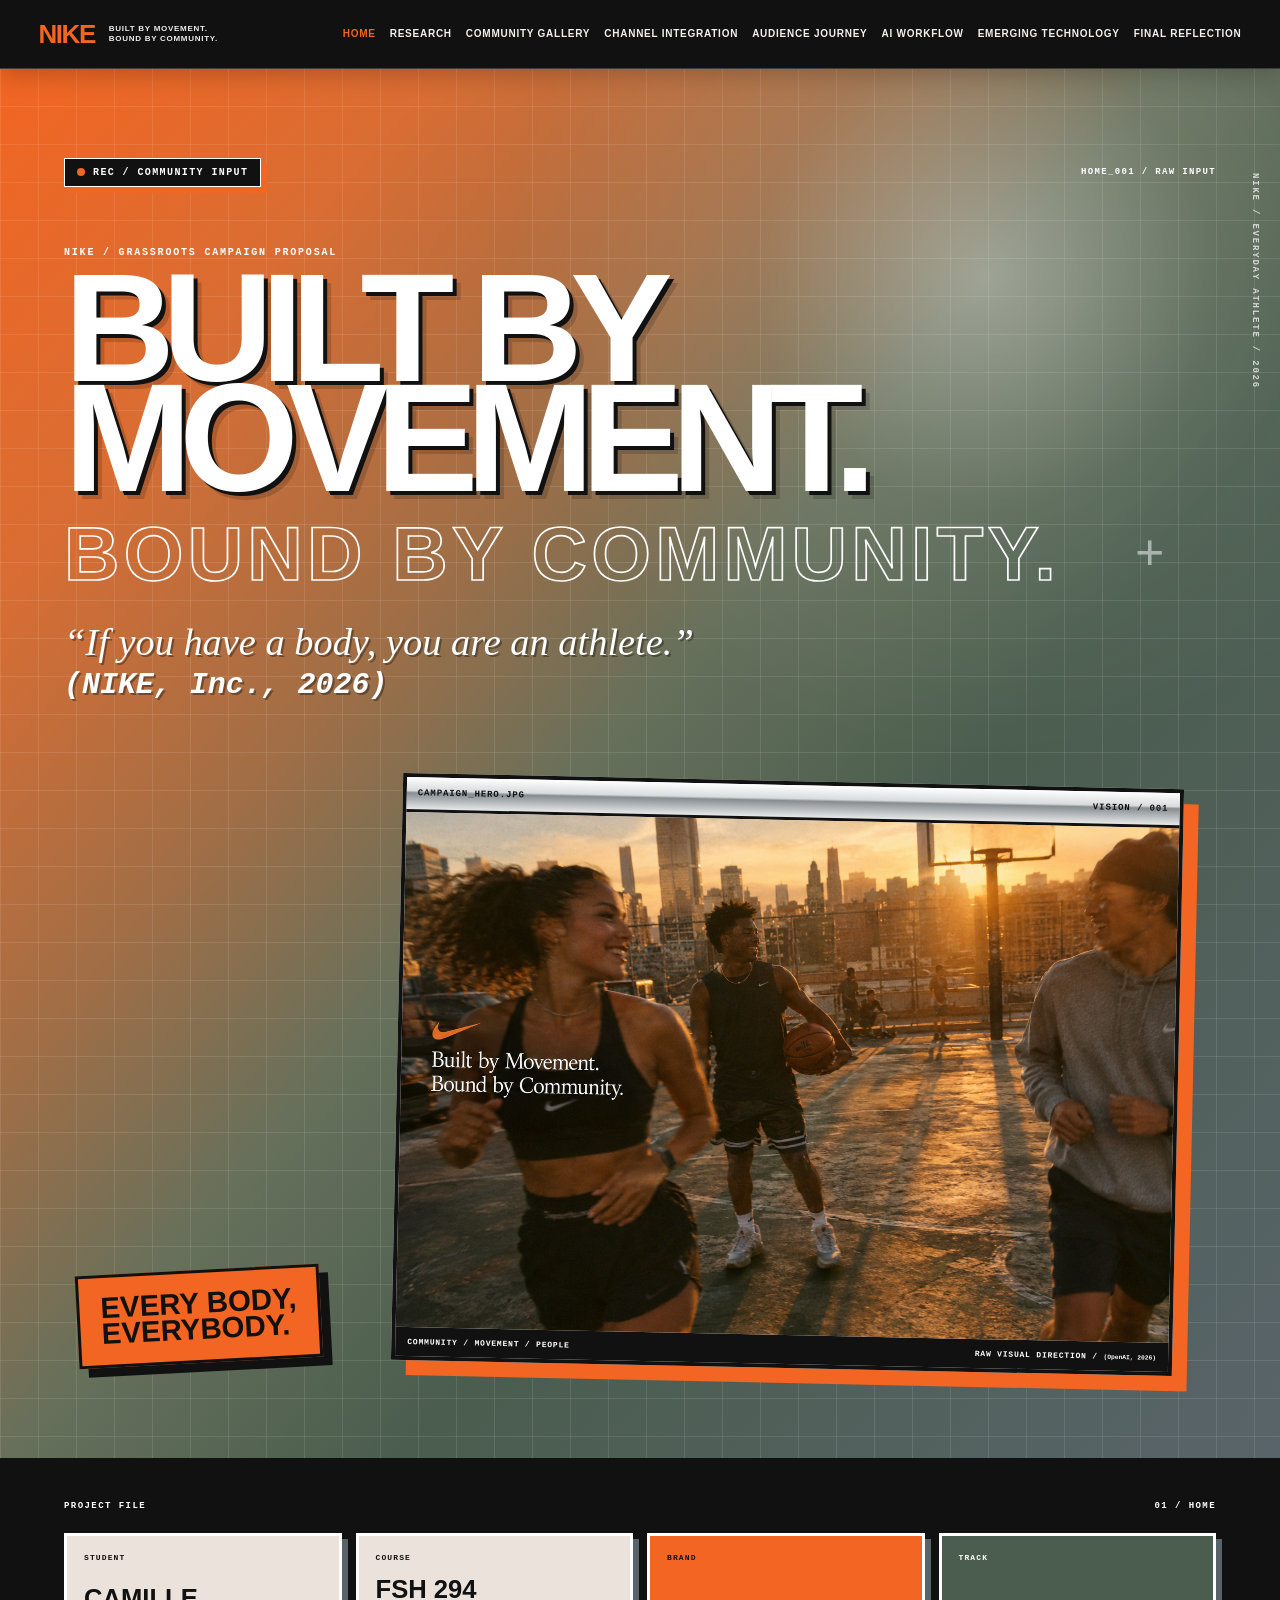
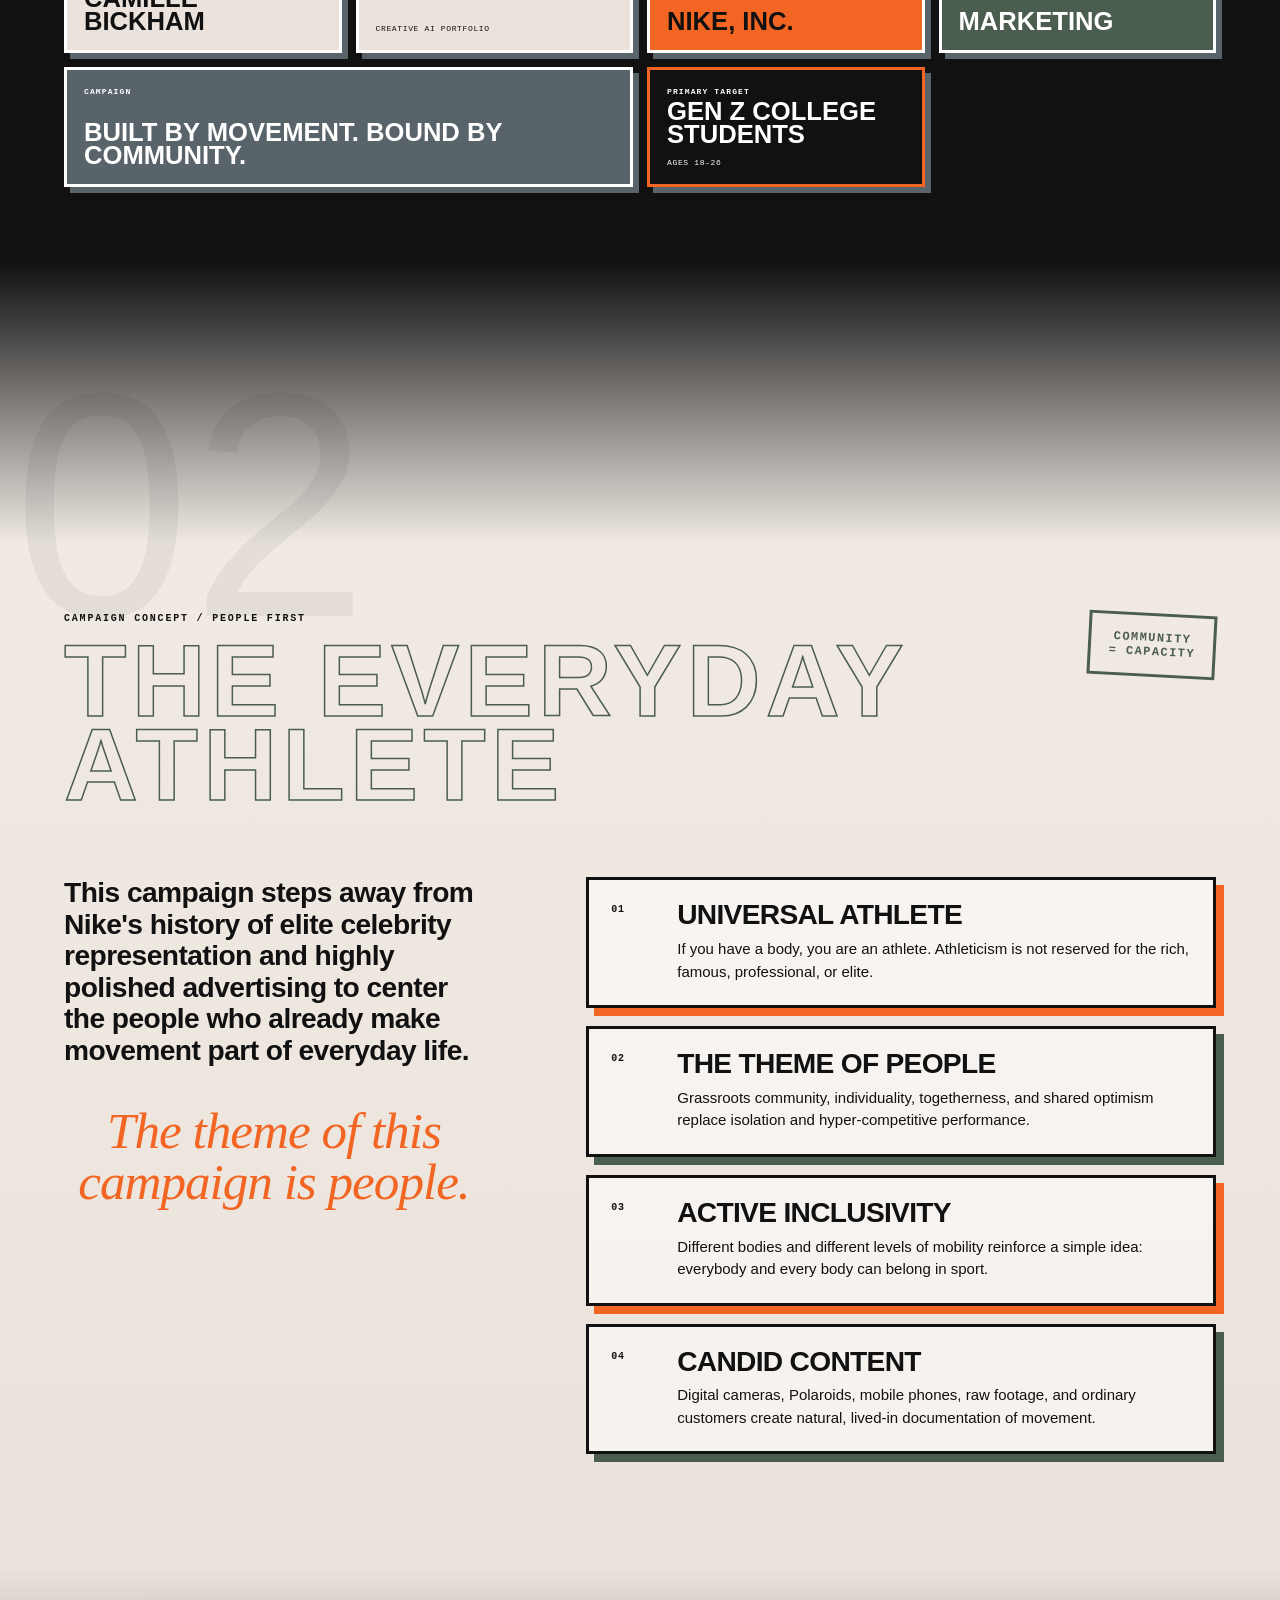
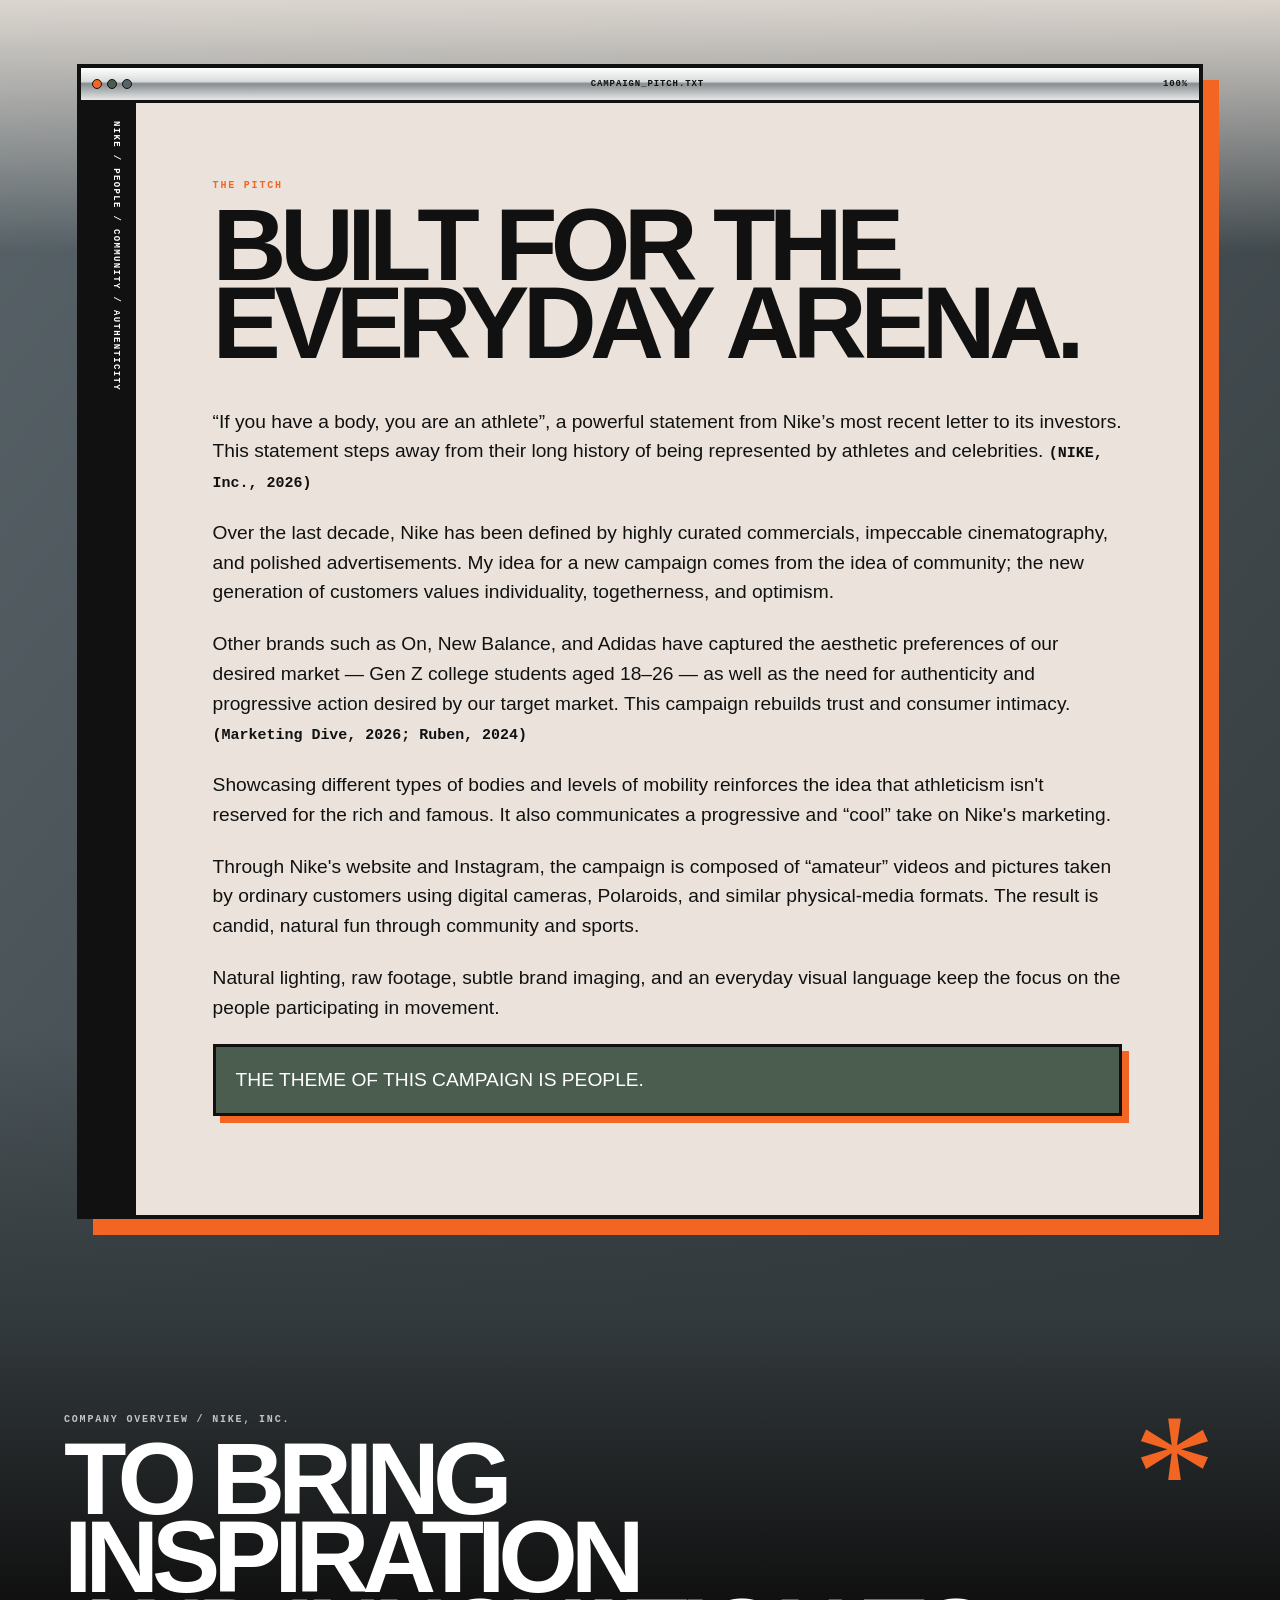
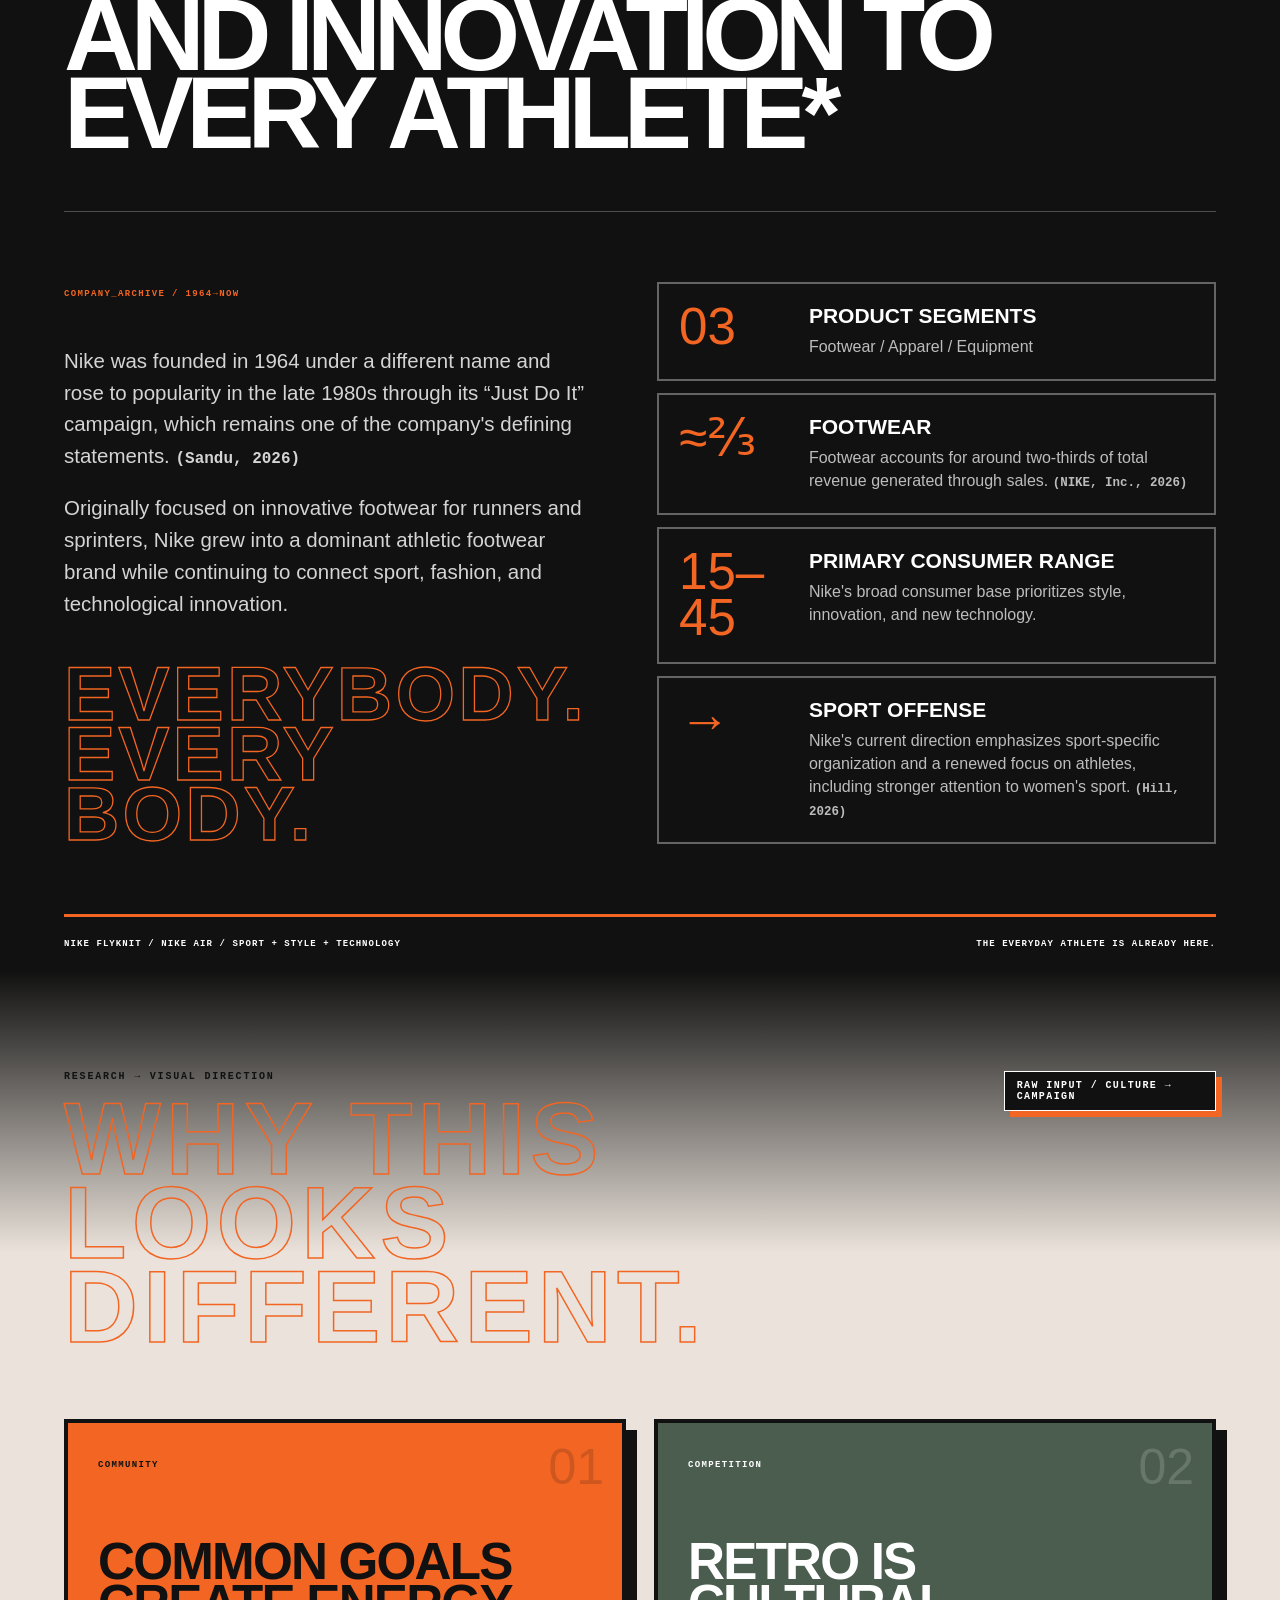
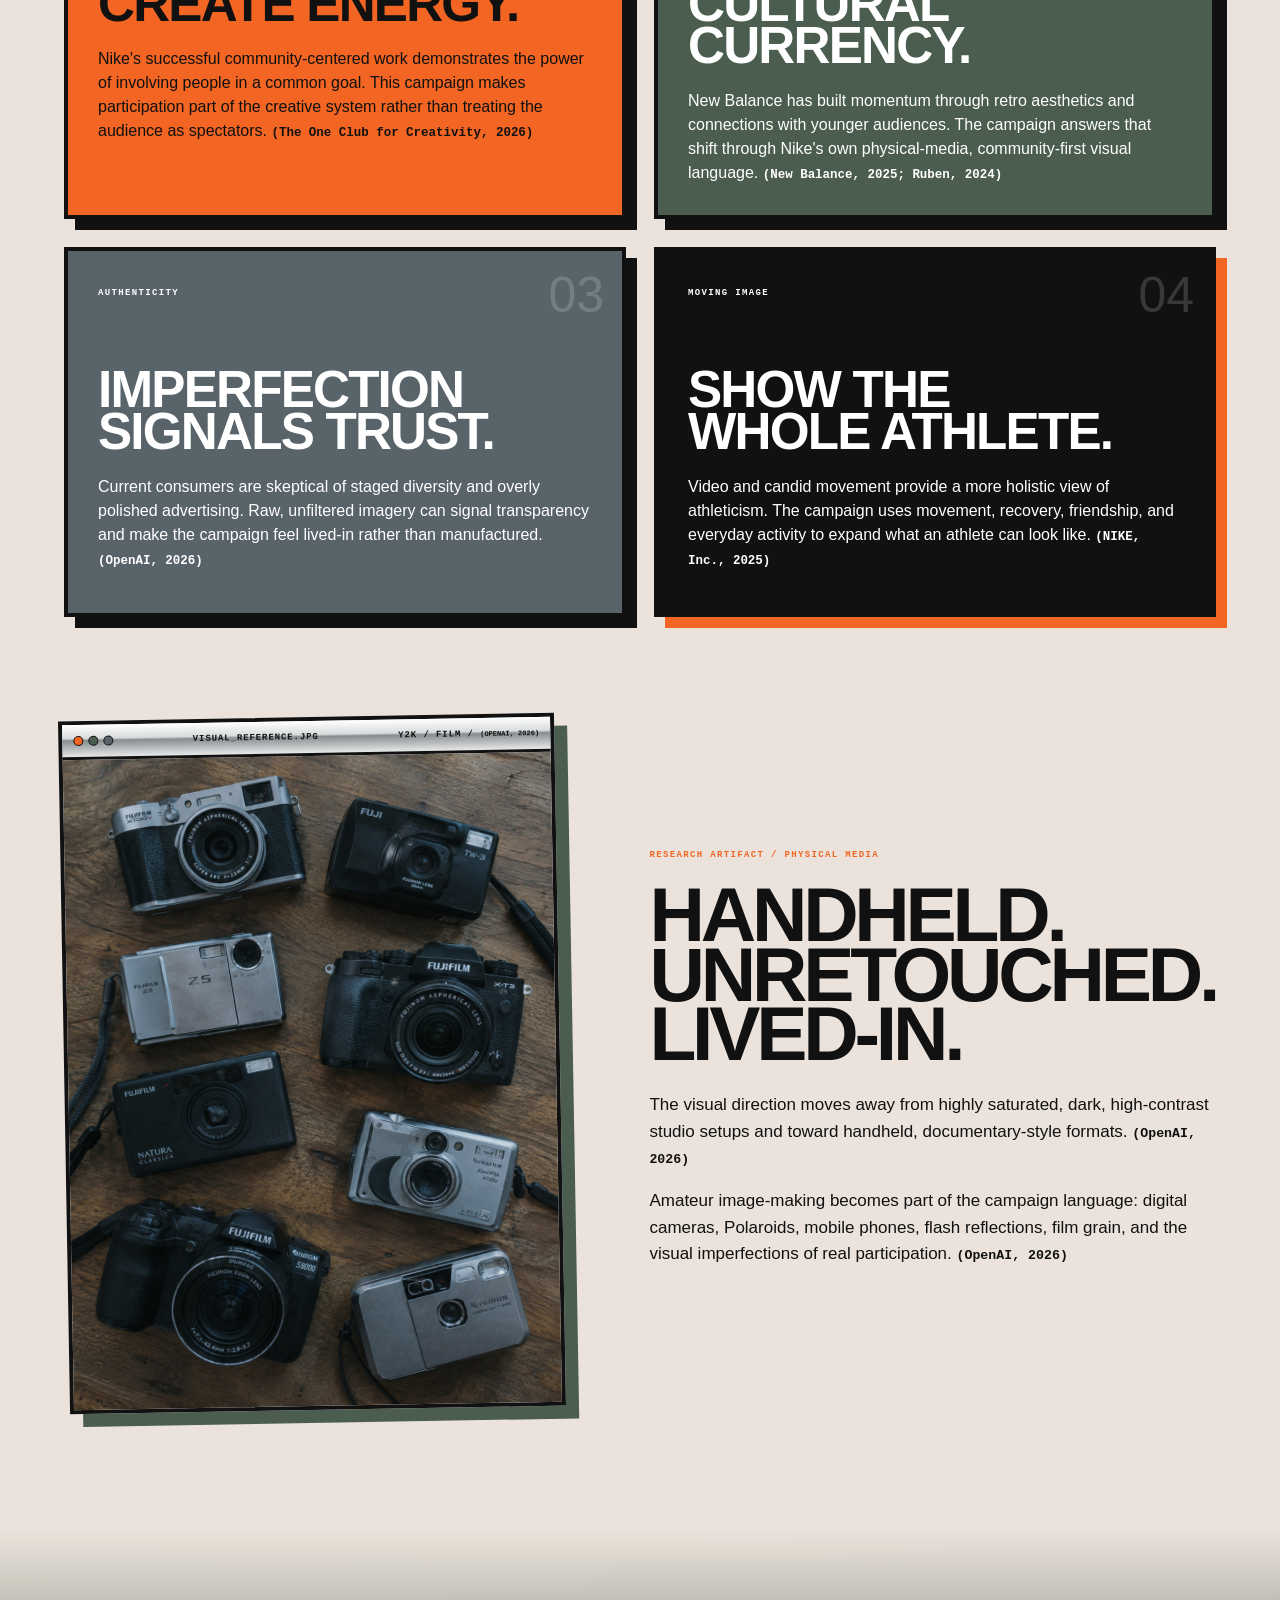
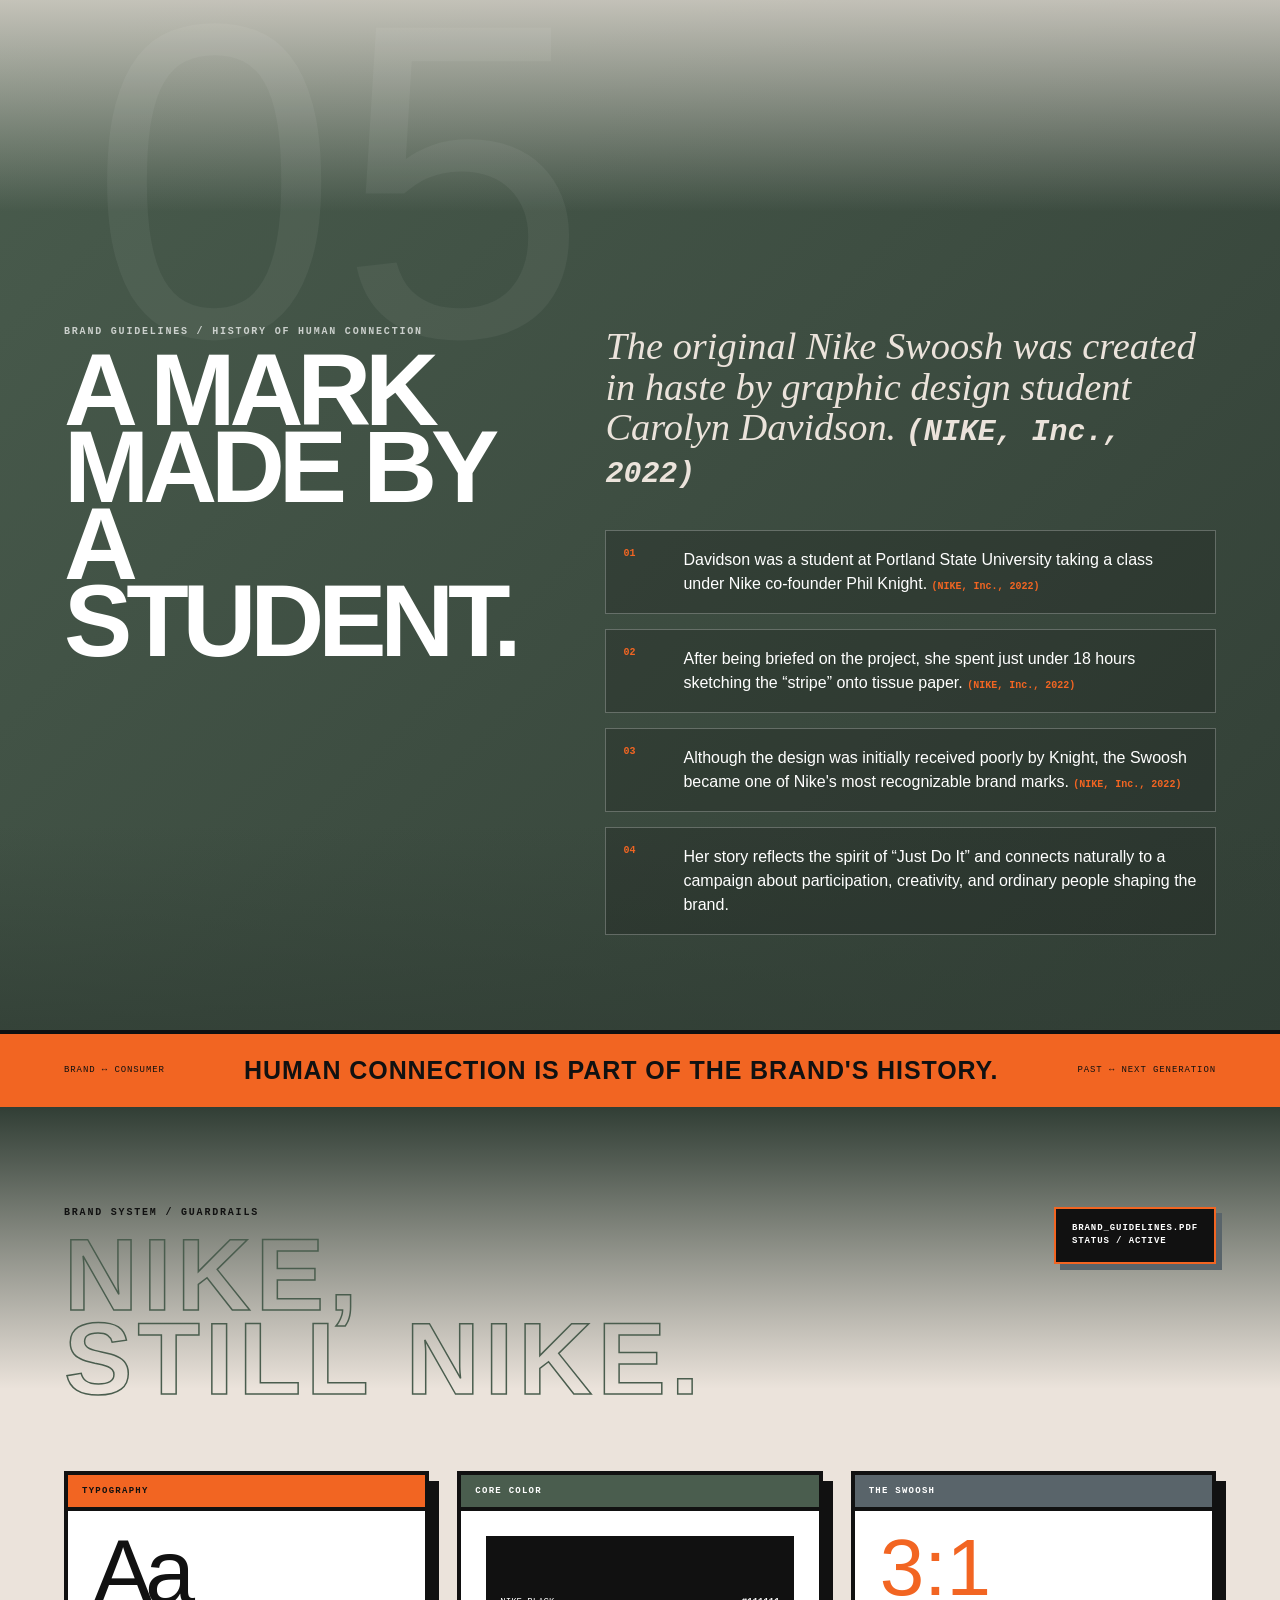
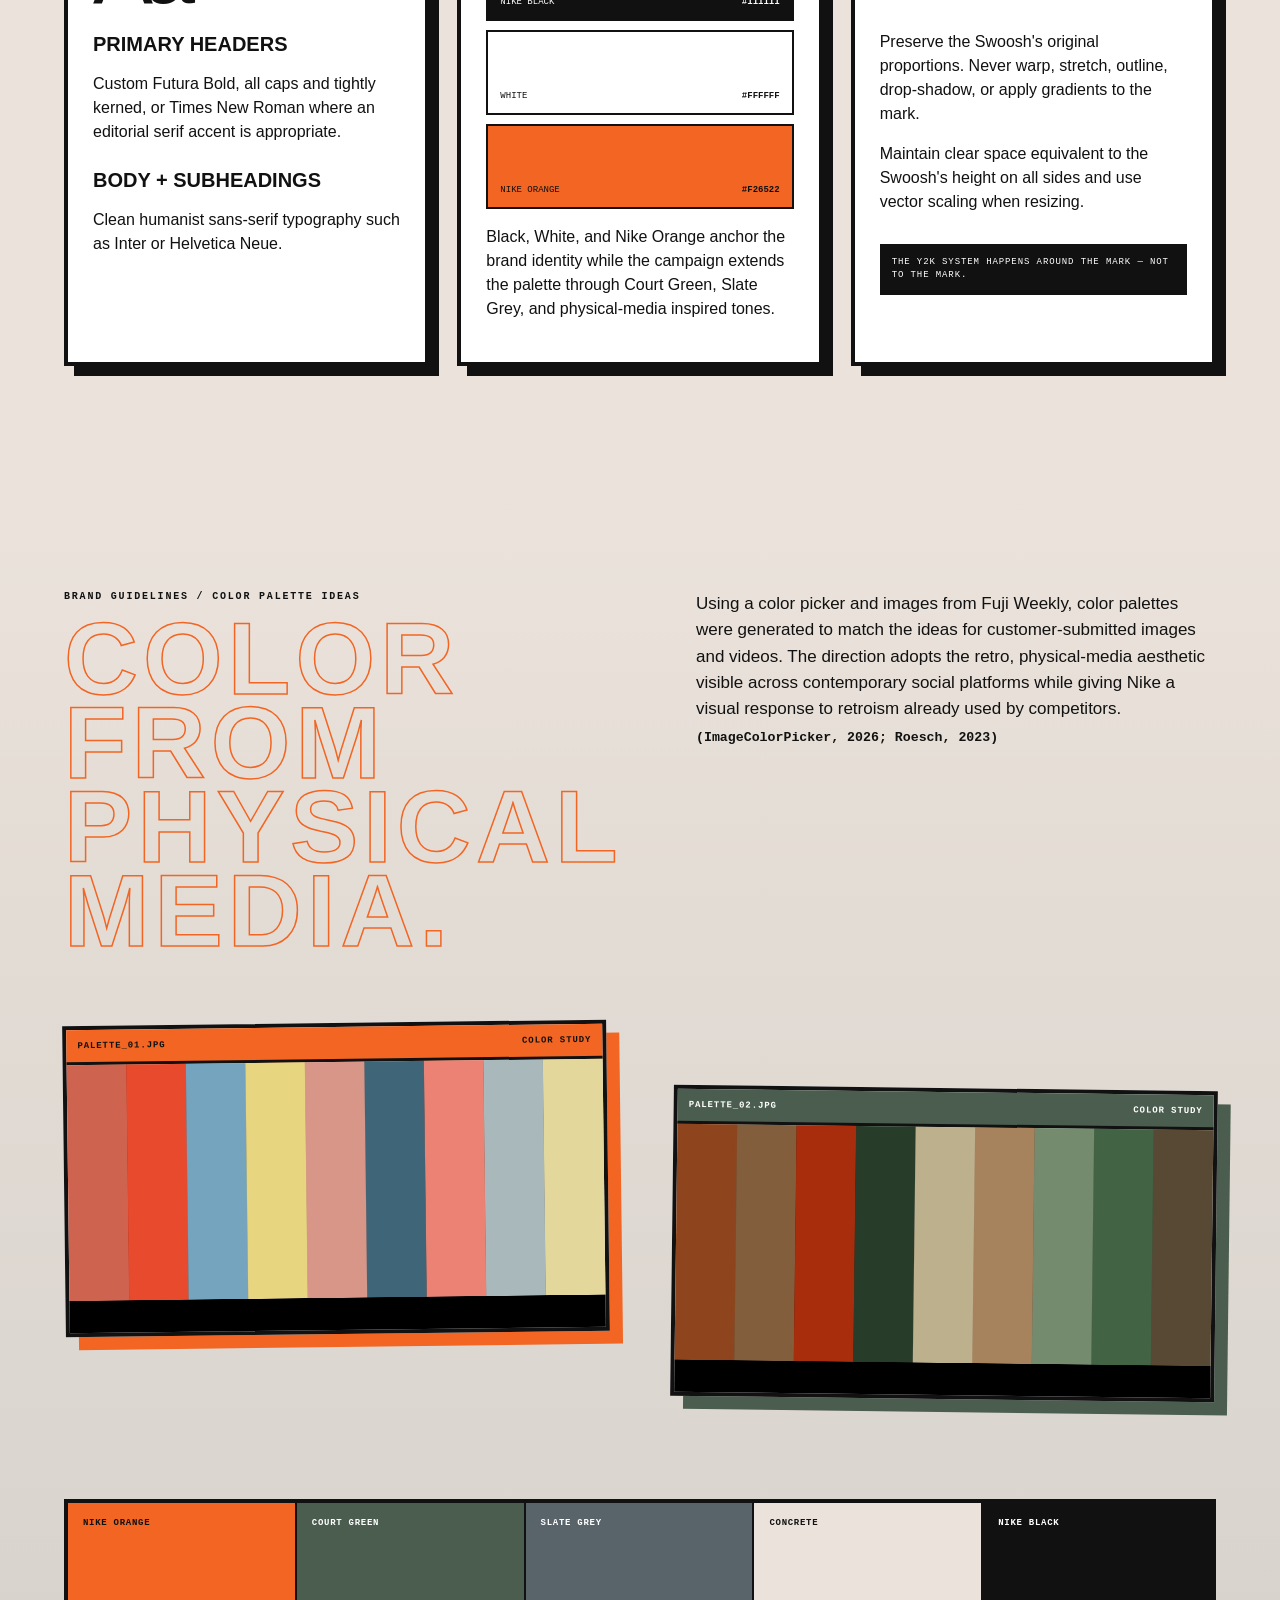
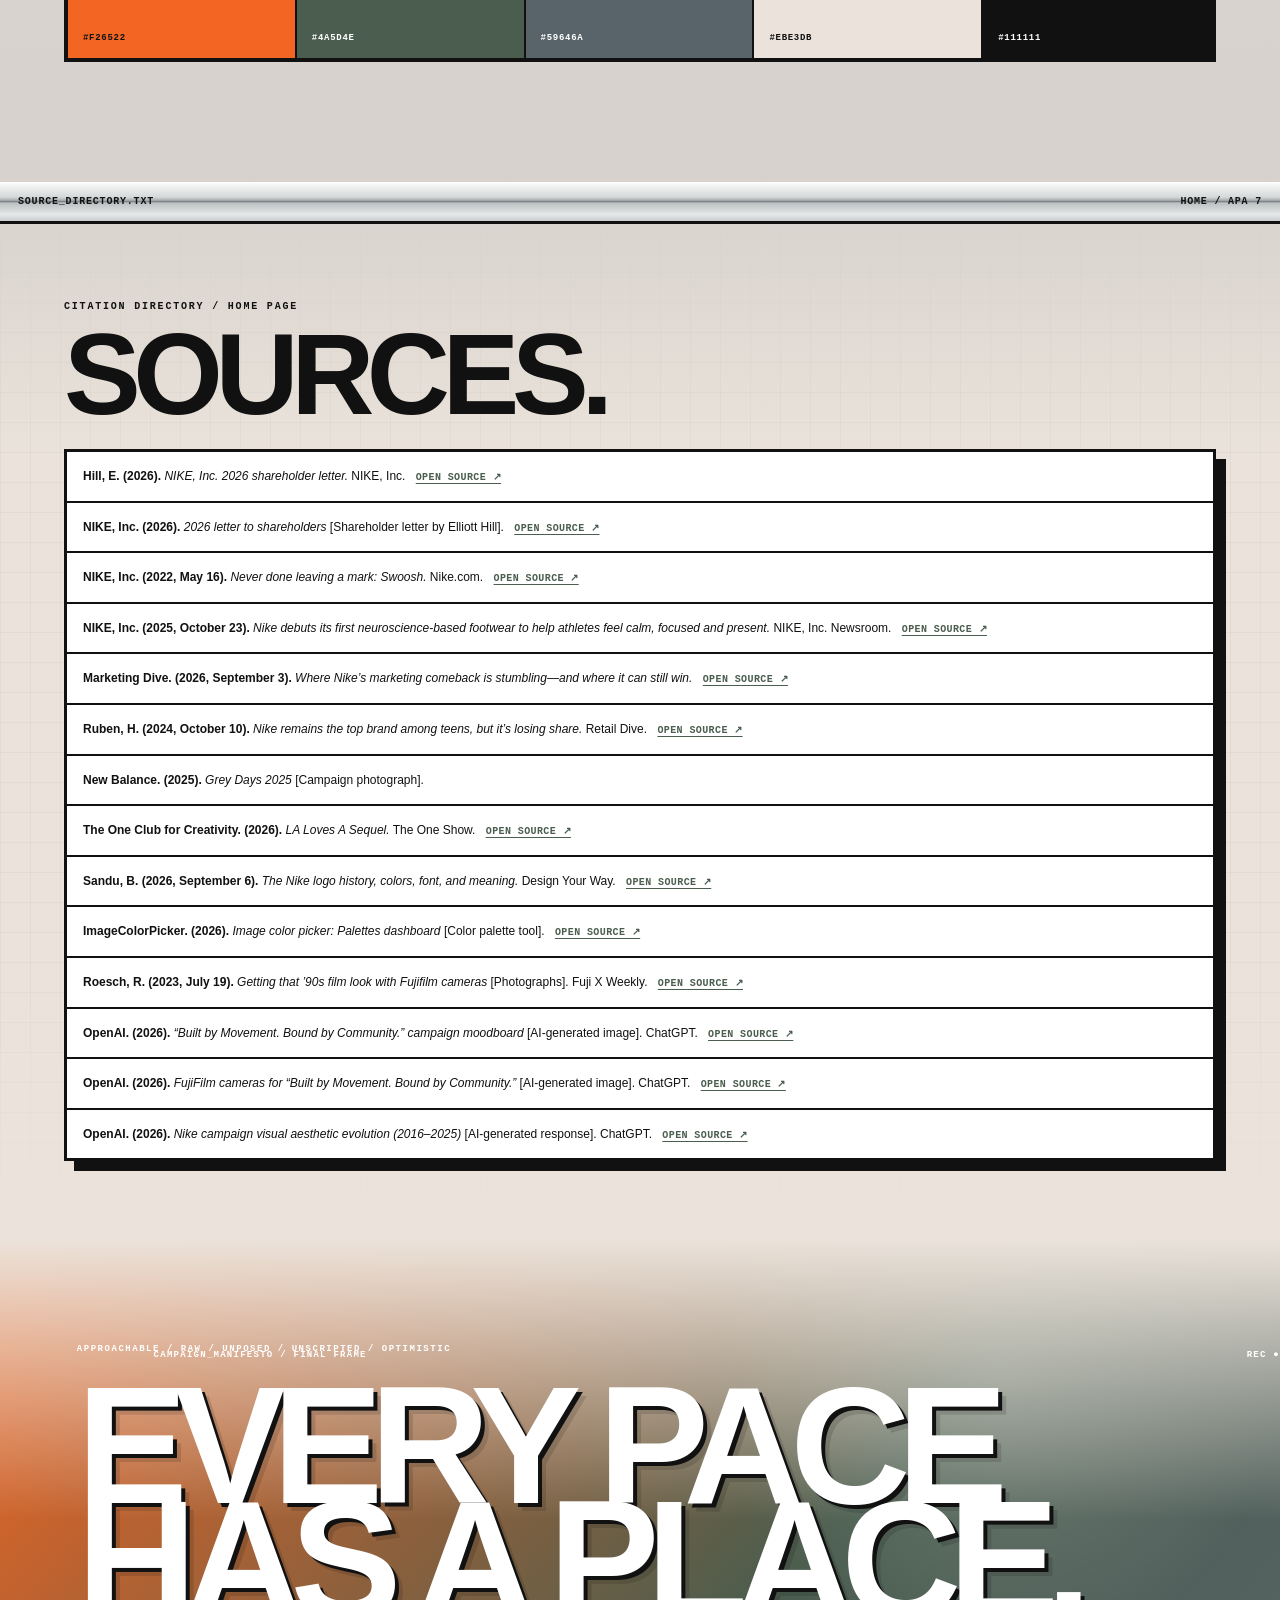
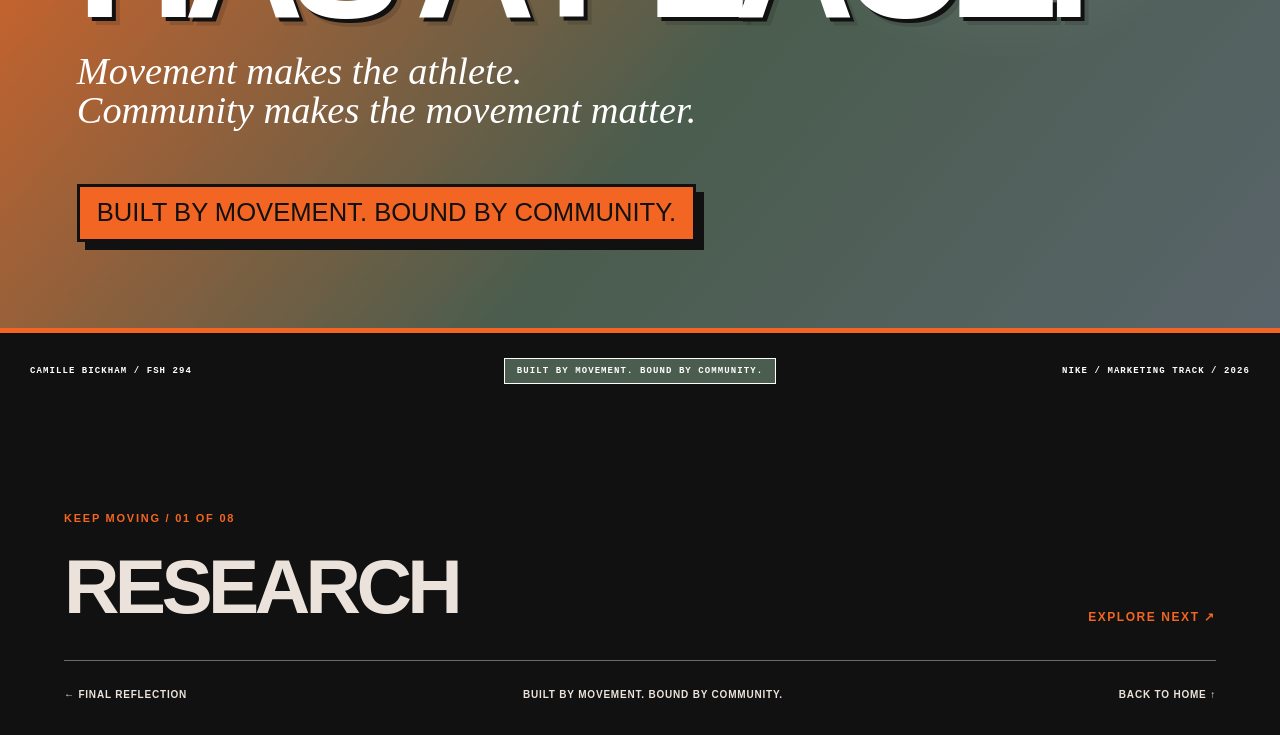
==== commit 749c7f40: "Add files via upload" ====
--- a/index.html
+++ b/index.html
@@ -5,23 +5,2589 @@
 <meta charset="utf-8"/>
 <meta content="width=device-width, initial-scale=1" name="viewport"/>
 <title>Home | Nike Creative AI Portfolio</title>
-<link href="css/home.css" rel="stylesheet"/>
-<link href="css/portfolio-redesign.css" rel="stylesheet"/><meta content="#111111" name="theme-color"/></head>
-<body class="portfolio-body" data-chapter="01"><a class="skip-to-content" href="#main-content">Skip to content</a><header class="portfolio-header"><div class="portfolio-header-inner">
-<a aria-label="Nike campaign portfolio home" class="portfolio-brand" href="index.html">NIKE<span class="brand-separator"></span><span class="brand-sub">BUILT BY MOVEMENT.<br/>BOUND BY COMMUNITY.</span></a>
-<nav aria-label="Main pages" class="portfolio-nav"><a aria-current="page" href="index.html"><span class="nav-index">01</span>HOME</a><a href="research.html"><span class="nav-index">02</span>RESEARCH</a><a href="community-gallery.html"><span class="nav-index">03</span>COMMUNITY GALLERY</a><a href="channel-integration.html"><span class="nav-index">04</span>CHANNEL INTEGRATION</a><a href="audience-journey.html"><span class="nav-index">05</span>AUDIENCE JOURNEY</a><a href="ai-workflow.html"><span class="nav-index">06</span>AI WORKFLOW</a><a href="emerging-technology.html"><span class="nav-index">07</span>EMERGING TECHNOLOGY</a><a href="final-reflection.html"><span class="nav-index">08</span>FINAL REFLECTION</a></nav>
-<details class="portfolio-mobile"><summary>EXPLORE <span aria-hidden="true">☰</span></summary><nav aria-label="Mobile pages"><a aria-current="page" href="index.html"><span class="nav-index">01</span>HOME</a><a href="research.html"><span class="nav-index">02</span>RESEARCH</a><a href="community-gallery.html"><span class="nav-index">03</span>COMMUNITY GALLERY</a><a href="channel-integration.html"><span class="nav-index">04</span>CHANNEL INTEGRATION</a><a href="audience-journey.html"><span class="nav-index">05</span>AUDIENCE JOURNEY</a><a href="ai-workflow.html"><span class="nav-index">06</span>AI WORKFLOW</a><a href="emerging-technology.html"><span class="nav-index">07</span>EMERGING TECHNOLOGY</a><a href="final-reflection.html"><span class="nav-index">08</span>FINAL REFLECTION</a></nav></details>
-</div></header>
+<link href="css/home.css" rel="stylesheet"/><style data-inlined-from="css/home.css">/* ============================================================
+NIKE HOME PAGE
+BUILT BY MOVEMENT. BOUND BY COMMUNITY.
+CARGO / FULL-BLEED Y2K SYSTEM
+============================================================ */
+
+
+/* ============================================================
+00 — CARGO RESET
+============================================================ */
+
+html,
+body {
+  margin: 0 !important;
+  padding: 0 !important;
+  width: 100% !important;
+  max-width: none !important;
+  background: #111111 !important;
+  overflow-x: hidden !important;
+}
+
+body {
+  border: 0 !important;
+}
+
+main,
+main-content,
+.page,
+.page-content,
+.page_content,
+[data-page],
+[data-bodyview] {
+  max-width: none !important;
+}
+
+
+/* ============================================================
+01 — MASTER SYSTEM
+============================================================ */
+
+.nike-home {
+  --black: #111111;
+  --white: #FFFFFF;
+  --orange: #F26522;
+  --green: #4A5D4E;
+  --slate: #59646A;
+  --cream: #EBE3DB;
+  --silver: #C9CED0;
+  --gold: #D9A05B;
+
+  position: relative;
+  left: 50%;
+
+  width: 100vw;
+  max-width: none;
+
+  margin: 0;
+  padding: 0;
+
+  transform: translateX(-50%);
+
+  color: var(--black);
+  background: var(--cream);
+
+  font-family: Inter, "Helvetica Neue", Helvetica, Arial, sans-serif;
+
+  box-sizing: border-box;
+  overflow: visible;
+}
+
+.nike-home *,
+.nike-home *::before,
+.nike-home *::after {
+  box-sizing: border-box;
+}
+
+
+/* ============================================================
+02 — GLOBAL TYPOGRAPHY NORMALIZATION
+
+This intentionally prevents Cargo from stretching text.
+============================================================ */
+
+.nike-home p,
+.nike-home h1,
+.nike-home h2,
+.nike-home h3,
+.nike-home strong,
+.nike-home small {
+  text-align: left;
+  text-align-last: auto;
+  word-spacing: 0;
+  word-break: normal;
+  overflow-wrap: normal;
+  hyphens: none;
+}
+
+.nike-home p {
+  white-space: normal;
+}
+
+
+/* ============================================================
+03 — SYSTEM BAR
+============================================================ */
+
+.home-system-bar {
+  width: 100%;
+  min-height: 48px;
+
+  display: flex;
+  align-items: center;
+  justify-content: space-between;
+
+  gap: 20px;
+
+  padding: 9px 18px;
+
+  background:
+    linear-gradient(
+      180deg,
+      #FFFFFF 0%,
+      #F1F2F2 10%,
+      #D5D8D9 39%,
+      #A8ADB0 47%,
+      #7D8386 50%,
+      #BCC0C2 54%,
+      #E6E8E9 83%,
+      #C9CDCF 100%
+    );
+
+  border-bottom: 3px solid var(--black);
+
+  box-shadow:
+    inset 0 1px 0 rgba(255,255,255,.95),
+    inset 0 -1px 0 rgba(80,85,87,.8);
+
+  font-family: "Courier New", monospace;
+  font-size: 10px;
+  font-weight: 900;
+  letter-spacing: .14em;
+  text-transform: uppercase;
+}
+
+.system-left {
+  display: flex;
+  align-items: center;
+  gap: 7px;
+}
+
+.system-right {
+  white-space: nowrap;
+}
+
+.system-title {
+  margin-left: 8px;
+}
+
+.system-dot {
+  width: 11px;
+  height: 11px;
+
+  display: inline-block;
+
+  border: 1.5px solid var(--black);
+  border-radius: 50%;
+}
+
+.dot-orange {
+  background: var(--orange);
+}
+
+.dot-green {
+  background: var(--green);
+}
+
+.dot-slate {
+  background: var(--slate);
+}
+
+
+/* ============================================================
+04 — HERO
+============================================================ */
+
+.home-hero {
+  position: relative;
+
+  min-height: 940px;
+
+  padding:
+    clamp(55px, 7vw, 110px)
+    clamp(22px, 5vw, 80px)
+    90px;
+
+  overflow: hidden;
+
+  background:
+    radial-gradient(
+      circle at 77% 15%,
+      rgba(255,255,255,.36),
+      rgba(255,255,255,.08) 15%,
+      transparent 31%
+    ),
+    linear-gradient(
+      130deg,
+      #F26522 0%,
+      #D96D33 18%,
+      #A06E46 35%,
+      #66705B 48%,
+      #4A5D4E 64%,
+      #59646A 100%
+    );
+
+  border-bottom: 5px solid var(--black);
+}
+
+.hero-grid,
+.closing-grid {
+  position: absolute;
+  inset: 0;
+
+  pointer-events: none;
+
+  background-image:
+    linear-gradient(rgba(255,255,255,.10) 1px, transparent 1px),
+    linear-gradient(90deg, rgba(255,255,255,.10) 1px, transparent 1px);
+
+  background-size: 38px 38px;
+}
+
+.hero-topline {
+  position: relative;
+  z-index: 5;
+
+  display: flex;
+  justify-content: space-between;
+  align-items: center;
+
+  gap: 20px;
+}
+
+.rec-chip,
+.raw-input-chip {
+  width: max-content;
+
+  padding: 8px 12px;
+
+  color: var(--white);
+  background: var(--black);
+
+  border: 1px solid var(--white);
+
+  box-shadow: 6px 6px 0 var(--orange);
+
+  font-family: "Courier New", monospace;
+  font-size: 10px;
+  font-weight: 900;
+  letter-spacing: .14em;
+  text-transform: uppercase;
+}
+
+.rec-chip {
+  display: flex;
+  align-items: center;
+  gap: 8px;
+}
+
+.rec-dot {
+  width: 8px;
+  height: 8px;
+
+  display: block;
+
+  background: var(--orange);
+  border-radius: 50%;
+}
+
+.hero-file {
+  color: var(--white);
+
+  font-family: "Courier New", monospace;
+  font-size: 9px;
+  font-weight: 900;
+  letter-spacing: .15em;
+}
+
+
+/* ============================================================
+05 — HERO TYPOGRAPHY
+============================================================ */
+
+.hero-copy {
+  position: relative;
+  z-index: 4;
+
+  width: min(100%, 1180px);
+
+  margin-top: 60px;
+}
+
+.hero-kicker,
+.section-kicker {
+  margin: 0 0 15px;
+
+  font-family: "Courier New", monospace;
+  font-size: 10px;
+  font-weight: 900;
+  letter-spacing: .18em;
+  text-transform: uppercase;
+}
+
+.hero-kicker {
+  color: var(--white);
+}
+
+.hero-title {
+  margin: 0;
+
+  color: var(--white);
+
+  font-family: "Arial Black", Futura, "Helvetica Neue", Arial, sans-serif;
+  font-size: clamp(76px, 12vw, 188px);
+  font-weight: 900;
+  line-height: .72;
+
+  letter-spacing: -.082em;
+  word-spacing: 0 !important;
+
+  text-transform: uppercase;
+  text-align: left !important;
+
+  text-shadow:
+    4px 4px 0 var(--black),
+    8px 8px 0 rgba(17,17,17,.18);
+}
+
+.hero-title-outline {
+  max-width: 1100px;
+
+  margin-top: 25px;
+
+  color: transparent;
+
+  -webkit-text-fill-color: transparent;
+  -webkit-text-stroke: 1.7px var(--white);
+
+  paint-order: stroke fill;
+
+  font-family: "Arial Black", Futura, Arial, sans-serif;
+  font-size: clamp(38px, 6vw, 91px);
+  font-weight: 900;
+  line-height: .9;
+
+  letter-spacing: .055em;
+  word-spacing: 0 !important;
+
+  text-align: left !important;
+  text-transform: uppercase;
+}
+
+.hero-quote {
+  max-width: 660px;
+
+  margin: 35px 0 0;
+
+  color: var(--white);
+
+  font-family: "Times New Roman", Times, serif;
+  font-size: clamp(24px, 3vw, 43px);
+  font-style: italic;
+  line-height: 1;
+
+  text-shadow: 2px 2px 0 rgba(17,17,17,.4);
+}
+
+
+/* ============================================================
+06 — HERO IMAGE
+============================================================ */
+
+.hero-image-frame {
+  position: relative;
+  z-index: 6;
+
+  width: min(61vw, 900px);
+
+  margin: 80px 3vw 0 auto;
+  padding: 0;
+
+  background: var(--white);
+
+  border: 4px solid var(--black);
+
+  box-shadow: 15px 15px 0 var(--orange);
+
+  transform: rotate(1.2deg);
+}
+
+.image-window-bar,
+.browser-top {
+  min-height: 35px;
+
+  display: flex;
+  align-items: center;
+  justify-content: space-between;
+
+  gap: 14px;
+
+  padding: 8px 11px;
+
+  background:
+    linear-gradient(
+      180deg,
+      #FFFFFF,
+      #D8DBDC 42%,
+      #878D90 49%,
+      #E7E8E8 100%
+    );
+
+  border-bottom: 3px solid var(--black);
+
+  font-family: "Courier New", monospace;
+  font-size: 9px;
+  font-weight: 900;
+  letter-spacing: .1em;
+  text-transform: uppercase;
+}
+
+.hero-image-frame img,
+.visual-artifact img,
+.palette-frame img {
+  display: block !important;
+
+  width: 100% !important;
+  max-width: 100% !important;
+
+  height: auto !important;
+  max-height: none !important;
+
+  margin: 0 !important;
+
+  aspect-ratio: auto !important;
+
+  object-fit: contain !important;
+  object-position: center !important;
+
+  transform: none !important;
+  clip-path: none !important;
+}
+
+.hero-image-meta {
+  display: flex;
+  justify-content: space-between;
+
+  gap: 15px;
+
+  padding: 10px 12px;
+
+  color: var(--white);
+  background: var(--black);
+
+  font-family: "Courier New", monospace;
+  font-size: 8px;
+  font-weight: 900;
+  letter-spacing: .1em;
+}
+
+
+/* ============================================================
+07 — HERO DETAILS
+============================================================ */
+
+.hero-sticker {
+  position: absolute;
+  z-index: 8;
+
+  left: clamp(25px, 6vw, 95px);
+  bottom: 95px;
+
+  padding: 17px 21px;
+
+  background: var(--orange);
+
+  border: 3px solid var(--black);
+
+  box-shadow: 9px 9px 0 var(--black);
+
+  font-family: "Arial Black", Futura, Arial, sans-serif;
+  font-size: clamp(18px, 2.3vw, 32px);
+  font-weight: 900;
+  line-height: .9;
+
+  transform: rotate(-3deg);
+}
+
+.hero-crosshair {
+  position: absolute;
+
+  color: rgba(255,255,255,.5);
+
+  font-family: "Courier New", monospace;
+  font-size: 50px;
+
+  pointer-events: none;
+}
+
+.hero-crosshair-one {
+  top: 33%;
+  right: 9%;
+}
+
+.hero-crosshair-two {
+  bottom: 22%;
+  left: 42%;
+}
+
+.hero-vertical {
+  position: absolute;
+
+  top: 105px;
+  right: 20px;
+
+  color: rgba(255,255,255,.72);
+
+  writing-mode: vertical-rl;
+
+  font-family: "Courier New", monospace;
+  font-size: 9px;
+  font-weight: 900;
+  letter-spacing: .2em;
+}
+
+
+/* ============================================================
+08 — PROJECT META
+============================================================ */
+
+.project-meta {
+  padding: 38px clamp(22px, 5vw, 80px) 75px;
+
+  background: var(--black);
+
+  border-bottom: 5px solid var(--orange);
+}
+
+.meta-heading {
+  display: flex;
+  justify-content: space-between;
+
+  gap: 20px;
+
+  margin-bottom: 22px;
+
+  color: var(--white);
+
+  font-family: "Courier New", monospace;
+  font-size: 9px;
+  font-weight: 900;
+  letter-spacing: .16em;
+}
+
+.meta-grid {
+  display: grid;
+
+  grid-template-columns: repeat(4, minmax(0, 1fr));
+
+  gap: 14px;
+}
+
+.meta-card {
+  min-height: 120px;
+
+  display: flex;
+  flex-direction: column;
+  justify-content: space-between;
+
+  padding: 17px;
+
+  background: var(--cream);
+
+  border: 3px solid var(--white);
+
+  box-shadow: 6px 6px 0 var(--slate);
+}
+
+.meta-label {
+  font-family: "Courier New", monospace;
+  font-size: 8px;
+  font-weight: 900;
+  letter-spacing: .14em;
+}
+
+.meta-card strong {
+  font-family: "Arial Black", Futura, Arial, sans-serif;
+  font-size: clamp(18px, 2vw, 29px);
+  line-height: .9;
+
+  word-spacing: 0 !important;
+}
+
+.meta-card small {
+  margin-top: 8px;
+
+  font-family: "Courier New", monospace;
+  font-size: 8px;
+  letter-spacing: .08em;
+}
+
+.meta-orange {
+  background: var(--orange);
+}
+
+.meta-green {
+  color: var(--white);
+  background: var(--green);
+}
+
+.meta-wide {
+  grid-column: span 2;
+
+  color: var(--white);
+  background: var(--slate);
+}
+
+.meta-black {
+  color: var(--white);
+  background: var(--black);
+
+  border-color: var(--orange);
+}
+
+
+/* ============================================================
+09 — OUTLINED HEADINGS
+============================================================ */
+
+.outline-green,
+.outline-orange {
+  margin: 0;
+
+  color: transparent;
+
+  -webkit-text-fill-color: transparent;
+
+  paint-order: stroke fill;
+
+  font-family: "Arial Black", Futura, Arial, sans-serif;
+  font-size: clamp(52px, 8vw, 118px);
+  font-weight: 900;
+  line-height: .82;
+
+  letter-spacing: .05em;
+  word-spacing: 0 !important;
+
+  text-align: left !important;
+  text-transform: uppercase;
+}
+
+.outline-green {
+  -webkit-text-stroke: 1.5px var(--green);
+}
+
+.outline-orange {
+  -webkit-text-stroke: 1.5px var(--orange);
+}
+
+
+/* ============================================================
+10 — CAMPAIGN CONCEPT
+============================================================ */
+
+.concept-section {
+  position: relative;
+
+  padding: 95px clamp(22px, 5vw, 80px) 115px;
+
+  background:
+    linear-gradient(
+      180deg,
+      #F2ECE6,
+      var(--cream)
+    );
+
+  overflow: hidden;
+}
+
+.concept-section::before,
+.guidelines-section::before,
+.palette-section::before {
+  content: "";
+
+  position: absolute;
+  inset: 0;
+
+  pointer-events: none;
+
+  background-image:
+    linear-gradient(rgba(17,17,17,.035) 1px, transparent 1px),
+    linear-gradient(90deg, rgba(17,17,17,.035) 1px, transparent 1px);
+
+  background-size: 30px 30px;
+}
+
+.concept-section > *,
+.guidelines-section > *,
+.palette-section > * {
+  position: relative;
+  z-index: 2;
+}
+
+.section-number {
+  position: absolute;
+
+  top: 20px;
+  right: 4vw;
+
+  color: rgba(17,17,17,.06);
+
+  font-family: "Arial Black", Futura, Arial, sans-serif;
+  font-size: clamp(150px, 25vw, 370px);
+  line-height: .8;
+}
+
+.concept-heading,
+.research-header,
+.guidelines-heading,
+.palette-header {
+  display: flex;
+  justify-content: space-between;
+  align-items: flex-start;
+
+  gap: 45px;
+
+  margin-bottom: 70px;
+}
+
+.concept-stamp {
+  flex: 0 0 auto;
+
+  padding: 15px 18px;
+
+  color: var(--green);
+
+  border: 3px solid var(--green);
+
+  font-family: "Courier New", monospace;
+  font-size: 12px;
+  font-weight: 900;
+  letter-spacing: .12em;
+
+  text-align: center;
+
+  transform: rotate(3deg);
+}
+
+.concept-layout {
+  display: grid !important;
+
+  grid-template-columns:
+    minmax(300px, .8fr)
+    minmax(0, 1.2fr) !important;
+
+  gap: clamp(50px, 8vw, 130px) !important;
+
+  align-items: start !important;
+
+  width: 100%;
+}
+
+.concept-big-copy {
+  position: static !important;
+
+  width: 100%;
+  max-width: 620px;
+}
+
+.concept-big-copy > p:first-child {
+  display: block;
+
+  width: 100%;
+  max-width: 620px;
+
+  margin: 0;
+
+  font-size: clamp(21px, 2.2vw, 34px);
+  font-weight: 700;
+  line-height: 1.12;
+
+  letter-spacing: -.02em;
+  word-spacing: 0 !important;
+
+  text-align: left !important;
+  text-align-last: left !important;
+
+  white-space: normal !important;
+}
+
+.concept-serif {
+  max-width: 550px;
+
+  margin: 38px 0 0;
+
+  color: var(--orange);
+
+  font-family: "Times New Roman", Times, serif;
+  font-size: clamp(28px, 4vw, 55px);
+  font-style: italic;
+  font-weight: 400;
+  line-height: 1;
+
+  letter-spacing: -.02em;
+  word-spacing: 0 !important;
+
+  text-align: center !important;
+  text-align-last: center !important;
+}
+
+.concept-points {
+  display: flex !important;
+  flex-direction: column !important;
+
+  gap: 18px;
+
+  width: 100%;
+  min-width: 0;
+}
+
+.concept-point {
+  display: flex !important;
+  align-items: flex-start !important;
+
+  gap: 22px;
+
+  width: 100%;
+  min-width: 0;
+
+  padding: 22px;
+
+  background: rgba(255,255,255,.55);
+
+  border: 3px solid var(--black);
+
+  box-shadow: 8px 8px 0 var(--orange);
+}
+
+.concept-point:nth-child(even) {
+  box-shadow: 8px 8px 0 var(--green);
+}
+
+.concept-index {
+  flex: 0 0 44px;
+
+  width: 44px;
+
+  margin-top: 3px;
+
+  font-family: "Courier New", monospace;
+  font-size: 10px;
+  font-weight: 900;
+  line-height: 1;
+
+  letter-spacing: .08em;
+}
+
+.concept-point-copy {
+  display: block !important;
+
+  flex: 1 1 auto;
+
+  min-width: 0;
+
+  margin: 0;
+  padding: 0;
+}
+
+.concept-point h3 {
+  display: block;
+
+  width: 100%;
+
+  margin: 0 0 9px;
+
+  font-family: "Arial Black", Futura, Arial, sans-serif;
+  font-size: clamp(20px, 2.2vw, 31px);
+  font-weight: 900;
+  line-height: .95;
+
+  letter-spacing: -.025em;
+  word-spacing: 0 !important;
+
+  text-align: left !important;
+  text-align-last: left !important;
+}
+
+.concept-point p {
+  display: block;
+
+  width: 100%;
+  max-width: 760px;
+
+  margin: 0;
+
+  font-size: 15px;
+  font-weight: 400;
+  line-height: 1.5;
+
+  letter-spacing: 0;
+  word-spacing: 0 !important;
+
+  text-align: left !important;
+  text-align-last: left !important;
+
+  white-space: normal !important;
+}
+
+
+/* ============================================================
+11 — CAMPAIGN PITCH
+============================================================ */
+
+.pitch-section {
+  padding: 95px clamp(22px, 6vw, 100px);
+
+  background:
+    linear-gradient(
+      130deg,
+      var(--slate),
+      #333A3D
+    );
+
+  border-top: 5px solid var(--black);
+  border-bottom: 5px solid var(--black);
+}
+
+.pitch-browser {
+  max-width: 1450px;
+
+  margin: 0 auto;
+
+  background: var(--cream);
+
+  border: 4px solid var(--black);
+
+  box-shadow: 16px 16px 0 var(--orange);
+}
+
+.browser-dots {
+  display: flex;
+  gap: 5px;
+}
+
+.browser-dots span {
+  width: 10px;
+  height: 10px;
+
+  display: block;
+
+  background: var(--white);
+
+  border: 1px solid var(--black);
+  border-radius: 50%;
+}
+
+.browser-dots span:first-child {
+  background: var(--orange);
+}
+
+.browser-dots span:nth-child(2) {
+  background: var(--green);
+}
+
+.browser-dots span:nth-child(3) {
+  background: var(--slate);
+}
+
+.pitch-content {
+  display: grid;
+
+  grid-template-columns: 55px 1fr;
+}
+
+.pitch-side-label {
+  padding: 18px 15px;
+
+  color: var(--white);
+  background: var(--black);
+
+  writing-mode: vertical-rl;
+
+  font-family: "Courier New", monospace;
+  font-size: 9px;
+  font-weight: 900;
+  letter-spacing: .15em;
+}
+
+.pitch-main {
+  padding: clamp(35px, 6vw, 85px);
+}
+
+.orange-text {
+  color: var(--orange);
+}
+
+.pitch-main h2 {
+  margin: 0 0 45px;
+
+  font-family: "Arial Black", Futura, Arial, sans-serif;
+  font-size: clamp(52px, 8vw, 122px);
+  font-weight: 900;
+  line-height: .76;
+
+  letter-spacing: -.065em;
+  word-spacing: 0 !important;
+
+  text-align: left !important;
+}
+
+.pitch-main > p:not(.section-kicker) {
+  max-width: 980px;
+
+  margin: 0 0 22px;
+
+  font-size: clamp(16px, 1.5vw, 21px);
+  line-height: 1.55;
+
+  word-spacing: 0 !important;
+  text-align: left !important;
+}
+
+.pitch-main .pitch-final {
+  max-width: none;
+
+  margin-top: 48px;
+
+  padding: 18px 20px;
+
+  color: var(--white);
+  background: var(--green);
+
+  border: 3px solid var(--black);
+
+  box-shadow: 7px 7px 0 var(--orange);
+
+  font-family: "Arial Black", Futura, Arial, sans-serif;
+  font-size: clamp(25px, 4vw, 56px);
+  line-height: .9;
+}
+
+
+/* ============================================================
+12 — COMPANY OVERVIEW
+============================================================ */
+
+.company-section {
+  padding: 100px clamp(22px, 5vw, 80px) 0;
+
+  color: #FFFFFF !important;
+  background: #111111 !important;
+}
+
+.company-header {
+  display: grid;
+
+  grid-template-columns: 1fr auto;
+
+  gap: 40px;
+
+  align-items: start;
+
+  padding-bottom: 60px;
+
+  color: #FFFFFF !important;
+
+  border-bottom: 1px solid rgba(255,255,255,.25);
+}
+
+.company-title-block {
+  color: #FFFFFF !important;
+}
+
+.light-kicker {
+  color: rgba(255,255,255,.72) !important;
+}
+
+.company-header .company-mission {
+  display: block;
+
+  max-width: 1200px;
+
+  margin: 0;
+
+  color: #FFFFFF !important;
+  -webkit-text-fill-color: #FFFFFF !important;
+  -webkit-text-stroke: 0 transparent !important;
+
+  font-family: "Arial Black", Futura, Arial, sans-serif;
+  font-size: clamp(55px, 8vw, 125px);
+  font-weight: 900;
+  line-height: .76;
+
+  letter-spacing: -.07em;
+  word-spacing: 0 !important;
+
+  text-align: left !important;
+  text-align-last: left !important;
+
+  opacity: 1 !important;
+  text-shadow: none !important;
+}
+
+.asterisk {
+  color: var(--orange) !important;
+  -webkit-text-fill-color: var(--orange) !important;
+
+  font-family: "Times New Roman", Times, serif;
+  font-size: clamp(90px, 13vw, 190px);
+  line-height: .7;
+}
+
+.company-grid {
+  display: grid;
+
+  grid-template-columns: .85fr 1.15fr;
+
+  gap: 70px;
+
+  padding: 70px 0;
+}
+
+.technical-label {
+  display: inline-block;
+
+  margin-bottom: 25px;
+
+  color: var(--orange);
+
+  font-family: "Courier New", monospace;
+  font-size: 9px;
+  font-weight: 900;
+  letter-spacing: .15em;
+}
+
+.company-history > p {
+  max-width: 640px;
+
+  color: rgba(255,255,255,.82) !important;
+  -webkit-text-fill-color: rgba(255,255,255,.82) !important;
+
+  font-size: clamp(17px, 1.6vw, 22px);
+  line-height: 1.55;
+
+  word-spacing: 0 !important;
+}
+
+.company-quote {
+  margin-top: 45px;
+
+  color: transparent;
+
+  -webkit-text-fill-color: transparent;
+  -webkit-text-stroke: 1.3px var(--orange);
+
+  font-family: "Arial Black", Futura, Arial, sans-serif;
+  font-size: clamp(45px, 6vw, 90px);
+  font-weight: 900;
+  line-height: .78;
+
+  letter-spacing: .04em;
+  word-spacing: 0 !important;
+}
+
+.company-data {
+  display: grid;
+  gap: 12px;
+}
+
+.company-data article {
+  display: grid;
+
+  grid-template-columns: 110px 1fr;
+
+  gap: 20px;
+
+  padding: 20px;
+
+  border: 2px solid rgba(255,255,255,.35);
+}
+
+.data-number {
+  color: var(--orange);
+
+  font-family: "Arial Black", Futura, Arial, sans-serif;
+  font-size: clamp(32px, 4vw, 58px);
+  line-height: .9;
+}
+
+.company-data h3 {
+  margin: 0 0 7px;
+
+  color: #FFFFFF !important;
+  -webkit-text-fill-color: #FFFFFF !important;
+
+  font-family: "Arial Black", Futura, Arial, sans-serif;
+  font-size: 21px;
+
+  word-spacing: 0 !important;
+}
+
+.company-data p {
+  margin: 0;
+
+  color: rgba(255,255,255,.72) !important;
+  -webkit-text-fill-color: rgba(255,255,255,.72) !important;
+
+  line-height: 1.45;
+
+  word-spacing: 0 !important;
+}
+
+.company-bottom {
+  display: flex;
+  justify-content: space-between;
+
+  gap: 25px;
+
+  padding: 22px 0;
+
+  border-top: 3px solid var(--orange);
+
+  font-family: "Courier New", monospace;
+  font-size: 9px;
+  font-weight: 900;
+  letter-spacing: .12em;
+}
+
+
+/* ============================================================
+13 — RESEARCH TO VISUAL
+============================================================ */
+
+.research-visual-section {
+  padding: 100px clamp(22px, 5vw, 80px) 120px;
+
+  background: var(--cream);
+}
+
+.research-grid {
+  display: grid;
+
+  grid-template-columns: repeat(2, minmax(0, 1fr));
+
+  gap: 28px;
+}
+
+.research-card {
+  min-height: 370px;
+
+  position: relative;
+
+  padding: 30px;
+
+  border: 4px solid var(--black);
+
+  box-shadow: 11px 11px 0 var(--black);
+}
+
+.research-orange {
+  background: var(--orange);
+}
+
+.research-green {
+  color: var(--white);
+  background: var(--green);
+}
+
+.research-slate {
+  color: var(--white);
+  background: var(--slate);
+}
+
+.research-black {
+  color: var(--white);
+  background: var(--black);
+
+  box-shadow: 11px 11px 0 var(--orange);
+}
+
+.research-index {
+  position: absolute;
+
+  top: 15px;
+  right: 18px;
+
+  font-family: "Arial Black", Futura, Arial, sans-serif;
+  font-size: 50px;
+
+  opacity: .16;
+}
+
+.research-type {
+  font-family: "Courier New", monospace;
+  font-size: 9px;
+  font-weight: 900;
+  letter-spacing: .15em;
+}
+
+.research-card h3 {
+  margin: 70px 0 22px;
+
+  font-family: "Arial Black", Futura, Arial, sans-serif;
+  font-size: clamp(31px, 4vw, 59px);
+  font-weight: 900;
+  line-height: .82;
+
+  letter-spacing: -.035em;
+  word-spacing: 0 !important;
+
+  text-align: left !important;
+}
+
+.research-card p {
+  max-width: 620px;
+
+  margin: 0;
+
+  font-size: 16px;
+  line-height: 1.5;
+
+  word-spacing: 0 !important;
+  text-align: left !important;
+}
+
+
+/* ============================================================
+14 — VISUAL ARTIFACT
+============================================================ */
+
+.visual-artifact {
+  display: grid;
+
+  grid-template-columns: 1.2fr .8fr;
+
+  gap: clamp(40px, 7vw, 110px);
+
+  align-items: center;
+
+  margin-top: 100px;
+}
+
+.artifact-window {
+  background: var(--white);
+
+  border: 4px solid var(--black);
+
+  box-shadow: 13px 13px 0 var(--green);
+
+  transform: rotate(-1deg);
+}
+
+.artifact-copy h3 {
+  margin: 0 0 28px;
+
+  font-family: "Arial Black", Futura, Arial, sans-serif;
+  font-size: clamp(46px, 6vw, 90px);
+  font-weight: 900;
+  line-height: .78;
+
+  letter-spacing: -.055em;
+  word-spacing: 0 !important;
+
+  text-align: left !important;
+}
+
+.artifact-copy p {
+  font-size: 17px;
+  line-height: 1.55;
+
+  word-spacing: 0 !important;
+}
+
+
+/* ============================================================
+15 — HISTORY OF HUMAN CONNECTION
+============================================================ */
+
+.connection-section {
+  position: relative;
+
+  padding: 105px clamp(22px, 5vw, 80px) 0;
+
+  color: var(--white);
+
+  background:
+    linear-gradient(
+      135deg,
+      var(--green),
+      #313E35
+    );
+
+  border-top: 5px solid var(--black);
+
+  overflow: hidden;
+}
+
+.connection-number {
+  position: absolute;
+
+  right: -2vw;
+  bottom: 0;
+
+  color: rgba(255,255,255,.05);
+
+  font-family: "Arial Black", Futura, Arial, sans-serif;
+  font-size: clamp(220px, 35vw, 520px);
+  line-height: .65;
+}
+
+.connection-layout {
+  position: relative;
+  z-index: 2;
+
+  display: grid;
+
+  grid-template-columns: .8fr 1.2fr;
+
+  gap: 90px;
+
+  padding-bottom: 95px;
+}
+
+.connection-title h2 {
+  margin: 0;
+
+  color: #FFFFFF !important;
+  -webkit-text-fill-color: #FFFFFF !important;
+
+  font-family: "Arial Black", Futura, Arial, sans-serif;
+  font-size: clamp(55px, 8vw, 120px);
+  font-weight: 900;
+  line-height: .75;
+
+  letter-spacing: -.06em;
+  word-spacing: 0 !important;
+
+  text-align: left !important;
+}
+
+.connection-lead {
+  max-width: 700px;
+
+  margin: 0 0 40px;
+
+  color: var(--cream);
+
+  font-family: "Times New Roman", Times, serif;
+  font-size: clamp(26px, 3vw, 42px);
+  font-style: italic;
+  line-height: 1.05;
+
+  word-spacing: 0 !important;
+}
+
+.timeline {
+  display: grid;
+  gap: 15px;
+}
+
+.timeline-item {
+  display: grid;
+
+  grid-template-columns: 45px 1fr;
+
+  gap: 15px;
+
+  padding: 17px;
+
+  background: rgba(17,17,17,.22);
+
+  border: 1px solid rgba(255,255,255,.25);
+}
+
+.timeline-item span {
+  color: var(--orange);
+
+  font-family: "Courier New", monospace;
+  font-size: 10px;
+  font-weight: 900;
+}
+
+.timeline-item p {
+  margin: 0;
+
+  line-height: 1.5;
+
+  word-spacing: 0 !important;
+}
+
+.connection-banner {
+  position: relative;
+  z-index: 2;
+
+  display: flex;
+  align-items: center;
+  justify-content: space-between;
+
+  gap: 25px;
+
+  margin: 0 calc(clamp(22px, 5vw, 80px) * -1);
+
+  padding: 22px clamp(22px, 5vw, 80px);
+
+  color: var(--black);
+  background: var(--orange);
+
+  border-top: 4px solid var(--black);
+
+  font-family: "Courier New", monospace;
+  font-size: 9px;
+  letter-spacing: .1em;
+}
+
+.connection-banner strong {
+  font-family: "Arial Black", Futura, Arial, sans-serif;
+  font-size: clamp(14px, 2vw, 25px);
+
+  text-align: center;
+}
+
+
+/* ============================================================
+16 — BRAND GUIDELINES
+============================================================ */
+
+.guidelines-section {
+  position: relative;
+
+  padding: 100px clamp(22px, 5vw, 80px) 120px;
+
+  background: var(--cream);
+}
+
+.guideline-file {
+  padding: 13px 16px;
+
+  color: var(--white);
+  background: var(--black);
+
+  border: 2px solid var(--orange);
+
+  box-shadow: 6px 6px 0 var(--slate);
+
+  font-family: "Courier New", monospace;
+  font-size: 9px;
+  font-weight: 900;
+  line-height: 1.5;
+  letter-spacing: .1em;
+}
+
+.guideline-grid {
+  display: grid;
+
+  grid-template-columns: repeat(3, minmax(0, 1fr));
+
+  gap: 28px;
+}
+
+.guideline-card {
+  min-width: 0;
+
+  background: var(--white);
+
+  border: 4px solid var(--black);
+
+  box-shadow: 10px 10px 0 var(--black);
+}
+
+.guideline-top {
+  padding: 11px 14px;
+
+  border-bottom: 4px solid var(--black);
+
+  font-family: "Courier New", monospace;
+  font-size: 9px;
+  font-weight: 900;
+  letter-spacing: .14em;
+}
+
+.orange-bar {
+  background: var(--orange);
+}
+
+.green-bar {
+  color: var(--white);
+  background: var(--green);
+}
+
+.slate-bar {
+  color: var(--white);
+  background: var(--slate);
+}
+
+.guideline-body {
+  padding: 25px;
+}
+
+.giant-type {
+  display: block;
+
+  margin-bottom: 20px;
+
+  font-family: "Arial Black", Futura, Arial, sans-serif;
+  font-size: 90px;
+  line-height: .8;
+
+  letter-spacing: -.09em;
+}
+
+.guideline-body h3 {
+  margin: 25px 0 8px;
+
+  font-family: "Arial Black", Futura, Arial, sans-serif;
+  font-size: 20px;
+
+  word-spacing: 0 !important;
+}
+
+.guideline-body p {
+  line-height: 1.5;
+
+  word-spacing: 0 !important;
+}
+
+.brand-swatches {
+  display: grid;
+  gap: 9px;
+}
+
+.brand-swatch {
+  min-height: 85px;
+
+  display: flex;
+  justify-content: space-between;
+  align-items: flex-end;
+
+  gap: 15px;
+
+  padding: 12px;
+
+  border: 2px solid var(--black);
+
+  font-family: "Courier New", monospace;
+  font-size: 9px;
+}
+
+.swatch-black {
+  color: var(--white);
+  background: var(--black);
+}
+
+.swatch-white {
+  background: var(--white);
+}
+
+.swatch-orange {
+  background: var(--orange);
+}
+
+.rule-symbol {
+  margin-bottom: 30px;
+
+  color: var(--orange);
+
+  font-family: "Arial Black", Futura, Arial, sans-serif;
+  font-size: 80px;
+  line-height: .8;
+}
+
+.rule-note {
+  margin-top: 30px;
+
+  padding: 12px;
+
+  color: var(--white);
+  background: var(--black);
+
+  font-family: "Courier New", monospace;
+  font-size: 9px;
+  letter-spacing: .1em;
+}
+
+
+/* ============================================================
+17 — COLOR PALETTE
+============================================================ */
+
+.palette-section {
+  position: relative;
+
+  padding: 105px clamp(22px, 5vw, 80px) 120px;
+
+  background:
+    linear-gradient(
+      180deg,
+      #E9E1D9,
+      #D7D2CD
+    );
+
+  border-top: 5px solid var(--slate);
+}
+
+.palette-intro {
+  max-width: 520px;
+
+  margin: 0;
+
+  font-size: 17px;
+  line-height: 1.55;
+
+  word-spacing: 0 !important;
+}
+
+.palette-images {
+  display: grid;
+
+  grid-template-columns: repeat(2, minmax(0, 1fr));
+
+  gap: clamp(30px, 5vw, 75px);
+
+  align-items: start;
+}
+
+.palette-frame {
+  margin: 0;
+
+  background: var(--white);
+
+  border: 4px solid var(--black);
+}
+
+.palette-one {
+  box-shadow: 13px 13px 0 var(--orange);
+
+  transform: rotate(-.7deg);
+}
+
+.palette-two {
+  margin-top: 65px;
+
+  box-shadow: 13px 13px 0 var(--green);
+
+  transform: rotate(.7deg);
+}
+
+.orange-window {
+  background: var(--orange);
+}
+
+.green-window {
+  color: var(--white);
+  background: var(--green);
+}
+
+.campaign-palette {
+  display: grid;
+
+  grid-template-columns: repeat(5, 1fr);
+
+  margin-top: 100px;
+
+  border: 4px solid var(--black);
+}
+
+.campaign-color {
+  min-height: 155px;
+
+  display: flex;
+  flex-direction: column;
+  justify-content: space-between;
+
+  padding: 15px;
+
+  border-right: 2px solid var(--black);
+
+  font-family: "Courier New", monospace;
+  font-size: 9px;
+  font-weight: 900;
+  letter-spacing: .08em;
+}
+
+.campaign-color:last-child {
+  border-right: 0;
+}
+
+.color-orange {
+  background: var(--orange);
+}
+
+.color-green {
+  color: var(--white);
+  background: var(--green);
+}
+
+.color-slate {
+  color: var(--white);
+  background: var(--slate);
+}
+
+.color-cream {
+  background: var(--cream);
+}
+
+.color-black {
+  color: var(--white);
+  background: var(--black);
+}
+
+
+/* ============================================================
+18 — CLOSING
+============================================================ */
+
+.home-closing {
+  position: relative;
+
+  min-height: 690px;
+
+  display: flex;
+  flex-direction: column;
+  justify-content: center;
+
+  padding: 80px clamp(22px, 6vw, 95px);
+
+  color: var(--white);
+
+  background:
+    radial-gradient(
+      circle at 78% 20%,
+      rgba(255,255,255,.18),
+      transparent 25%
+    ),
+    linear-gradient(
+      130deg,
+      var(--orange),
+      var(--green) 58%,
+      var(--slate)
+    );
+
+  border-top: 5px solid var(--black);
+
+  overflow: hidden;
+}
+
+.closing-top {
+  position: absolute;
+  z-index: 2;
+
+  top: 25px;
+  left: clamp(22px, 6vw, 95px);
+  right: clamp(22px, 6vw, 95px);
+
+  display: flex;
+  justify-content: space-between;
+
+  font-family: "Courier New", monospace;
+  font-size: 9px;
+  font-weight: 900;
+  letter-spacing: .14em;
+}
+
+.closing-small,
+.home-closing h2,
+.closing-serif,
+.closing-slogan {
+  position: relative;
+  z-index: 2;
+}
+
+.closing-small {
+  font-family: "Courier New", monospace;
+  font-size: 9px;
+  font-weight: 900;
+  letter-spacing: .17em;
+}
+
+.home-closing h2 {
+  max-width: 1300px;
+
+  margin: 25px 0 35px;
+
+  color: #FFFFFF !important;
+  -webkit-text-fill-color: #FFFFFF !important;
+
+  font-family: "Arial Black", Futura, Arial, sans-serif;
+  font-size: clamp(80px, 13vw, 200px);
+  font-weight: 900;
+  line-height: .69;
+
+  letter-spacing: -.08em;
+  word-spacing: 0 !important;
+
+  text-align: left !important;
+
+  text-shadow:
+    4px 4px 0 var(--black),
+    8px 8px 0 rgba(17,17,17,.15);
+}
+
+.closing-serif {
+  margin: 0;
+
+  font-family: "Times New Roman", Times, serif;
+  font-size: clamp(23px, 3vw, 43px);
+  font-style: italic;
+  line-height: 1;
+}
+
+.closing-slogan {
+  width: max-content;
+  max-width: 100%;
+
+  margin-top: 55px;
+
+  padding: 13px 17px;
+
+  color: var(--black);
+  background: var(--orange);
+
+  border: 3px solid var(--black);
+
+  box-shadow: 8px 8px 0 var(--black);
+
+  font-family: "Arial Black", Futura, Arial, sans-serif;
+  font-size: clamp(15px, 2vw, 27px);
+  line-height: 1;
+}
+
+
+/* ============================================================
+19 — FOOTER
+============================================================ */
+
+.home-footer {
+  display: grid;
+
+  grid-template-columns: 1fr auto 1fr;
+
+  align-items: center;
+
+  gap: 25px;
+
+  padding: 25px 30px;
+
+  color: var(--white);
+  background: var(--black);
+
+  border-top: 5px solid var(--orange);
+
+  font-family: "Courier New", monospace;
+  font-size: 9px;
+  font-weight: 900;
+  letter-spacing: .12em;
+}
+
+.home-footer strong {
+  padding: 7px 12px;
+
+  color: var(--white);
+  background: var(--green);
+
+  border: 1px solid var(--white);
+
+  text-align: center;
+}
+
+.home-footer > span:last-child {
+  text-align: right;
+}
+
+
+/* ============================================================
+20 — HOVER
+============================================================ */
+
+@media (hover:hover) and (pointer:fine) {
+
+  .hero-image-frame,
+  .palette-frame,
+  .artifact-window,
+  .guideline-card,
+  .concept-point,
+  .research-card {
+    transition:
+      transform .25s ease,
+      box-shadow .25s ease;
+  }
+
+  .hero-image-frame:hover {
+    transform:
+      translateY(-7px)
+      rotate(0deg)
+      scale(1.012);
+  }
+
+  .palette-frame:hover,
+  .artifact-window:hover {
+    transform:
+      translateY(-7px)
+      rotate(0deg);
+  }
+
+  .guideline-card:hover,
+  .concept-point:hover,
+  .research-card:hover {
+    transform: translateY(-6px);
+  }
+
+}
+
+
+/* ============================================================
+21 — TABLET
+============================================================ */
+
+@media (max-width: 980px) {
+
+  .home-hero {
+    min-height: 820px;
+  }
+
+  .hero-image-frame {
+    width: 78vw;
+  }
+
+  .meta-grid {
+    grid-template-columns: repeat(2, minmax(0, 1fr));
+  }
+
+  .concept-heading,
+  .research-header,
+  .guidelines-heading,
+  .palette-header {
+    flex-direction: column;
+  }
+
+  .concept-layout,
+  .company-grid,
+  .connection-layout,
+  .visual-artifact {
+    grid-template-columns: 1fr !important;
+  }
+
+  .concept-big-copy {
+    max-width: 720px;
+  }
+
+  .research-grid {
+    grid-template-columns: 1fr;
+  }
+
+  .guideline-grid {
+    grid-template-columns: 1fr;
+  }
+
+  .guideline-card {
+    max-width: 750px;
+  }
+
+  .campaign-palette {
+    grid-template-columns: repeat(2, 1fr);
+  }
+
+  .campaign-color {
+    border-bottom: 2px solid var(--black);
+  }
+
+  .company-grid,
+  .connection-layout {
+    gap: 50px;
+  }
+
+}
+
+
+/* ============================================================
+22 — MOBILE
+============================================================ */
+
+@media (max-width: 640px) {
+
+  .system-title {
+    display: none;
+  }
+
+  .system-right {
+    font-size: 7px;
+  }
+
+  .home-hero {
+    min-height: auto;
+
+    padding: 48px 18px 110px;
+  }
+
+  .hero-topline {
+    align-items: flex-start;
+  }
+
+  .hero-file {
+    text-align: right;
+  }
+
+  .hero-title {
+    font-size: clamp(67px, 20vw, 105px);
+  }
+
+  .hero-title-outline {
+    font-size: clamp(34px, 11vw, 60px);
+  }
+
+  .hero-image-frame {
+    width: 91%;
+
+    margin: 65px auto 0;
+  }
+
+  .hero-sticker {
+    position: relative;
+
+    left: auto;
+    bottom: auto;
+
+    width: max-content;
+
+    margin-top: 55px;
+  }
+
+  .hero-crosshair,
+  .hero-vertical {
+    display: none;
+  }
+
+  .meta-grid {
+    grid-template-columns: 1fr;
+  }
+
+  .meta-wide {
+    grid-column: auto;
+  }
+
+  .concept-section,
+  .research-visual-section,
+  .guidelines-section,
+  .palette-section {
+    padding-left: 18px;
+    padding-right: 18px;
+  }
+
+  .outline-green,
+  .outline-orange {
+    font-size: clamp(41px, 13vw, 67px);
+  }
+
+  .concept-layout {
+    display: block !important;
+  }
+
+  .concept-big-copy {
+    width: 100%;
+    max-width: none;
+
+    margin-bottom: 55px;
+  }
+
+  .concept-big-copy > p:first-child {
+    max-width: none;
+
+    font-size: 23px;
+    line-height: 1.17;
+  }
+
+  .concept-serif {
+    max-width: none;
+
+    font-size: 38px;
+  }
+
+  .concept-point {
+    gap: 13px;
+
+    padding: 18px;
+  }
+
+  .concept-index {
+    flex-basis: 30px;
+
+    width: 30px;
+  }
+
+  .concept-point h3 {
+    font-size: 24px;
+  }
+
+  .concept-point p {
+    max-width: none;
+
+    font-size: 14px;
+  }
+
+  .pitch-section {
+    padding: 65px 18px;
+  }
+
+  .pitch-content {
+    grid-template-columns: 1fr;
+  }
+
+  .pitch-side-label {
+    writing-mode: horizontal-tb;
+  }
+
+  .pitch-main {
+    padding: 28px 20px 40px;
+  }
+
+  .company-section,
+  .connection-section {
+    padding-left: 18px;
+    padding-right: 18px;
+  }
+
+  .company-header {
+    grid-template-columns: 1fr;
+  }
+
+  .company-header .company-mission {
+    color: #FFFFFF !important;
+    -webkit-text-fill-color: #FFFFFF !important;
+  }
+
+  .asterisk {
+    display: none;
+  }
+
+  .company-data article {
+    grid-template-columns: 75px 1fr;
+  }
+
+  .company-bottom,
+  .connection-banner {
+    flex-direction: column;
+    align-items: flex-start;
+  }
+
+  .connection-banner {
+    margin: 0 -18px;
+
+    padding: 22px 18px;
+  }
+
+  .palette-images {
+    grid-template-columns: 1fr;
+  }
+
+  .palette-two {
+    margin-top: 20px;
+  }
+
+  .campaign-palette {
+    grid-template-columns: 1fr;
+  }
+
+  .campaign-color {
+    min-height: 105px;
+
+    border-right: 0;
+    border-bottom: 2px solid var(--black);
+  }
+
+  .campaign-color:last-child {
+    border-bottom: 0;
+  }
+
+  .home-closing {
+    min-height: 620px;
+
+    padding: 80px 18px;
+  }
+
+  .home-closing h2 {
+    font-size: clamp(70px, 20vw, 110px);
+  }
+
+  .home-footer {
+    grid-template-columns: 1fr;
+
+    text-align: center;
+  }
+
+  .home-footer > span:last-child {
+    text-align: center;
+  }
+
+}
+
+
+/* ============================================================
+23 — LARGE DESKTOP
+============================================================ */
+
+@media (min-width: 1750px) {
+
+  .project-meta > *,
+  .concept-section > *,
+  .company-section > *,
+  .research-visual-section > *,
+  .connection-section > *,
+  .guidelines-section > *,
+  .palette-section > * {
+    max-width: 1600px;
+
+    margin-left: auto;
+    margin-right: auto;
+  }
+
+}
+
+
+/* ============================================================
+24 — REDUCED MOTION
+============================================================ */
+
+@media (prefers-reduced-motion: reduce) {
+
+  .hero-image-frame,
+  .palette-frame,
+  .artifact-window,
+  .guideline-card,
+  .concept-point,
+  .research-card {
+    transition: none !important;
+  }
+
+  .hero-image-frame:hover,
+  .palette-frame:hover,
+  .artifact-window:hover,
+  .guideline-card:hover,
+  .concept-point:hover,
+  .research-card:hover {
+    transform: none !important;
+  }
+
+}
+
+/* ============================================================
+25 — HOME PAGE NAVIGATION + CITATION ADDITIONS
+Only supports the requested navigation and source treatment.
+Existing typography/layout rules above remain unchanged.
+============================================================ */
+
+.home-page-nav {
+  width: 100%;
+  display: flex;
+  flex-wrap: wrap;
+  align-items: stretch;
+  border-bottom: 3px solid var(--black);
+  background: var(--black);
+}
+
+.home-page-nav a {
+  flex: 1 1 190px;
+  display: flex;
+  align-items: center;
+  justify-content: center;
+  min-height: 46px;
+  padding: 10px 14px;
+  border-right: 2px solid var(--black);
+  border-bottom: 2px solid var(--black);
+  background: var(--cream);
+  color: var(--black) !important;
+  font-family: "Courier New", Courier, monospace;
+  font-size: 10px;
+  font-weight: 700;
+  line-height: 1.15;
+  letter-spacing: .08em;
+  text-align: center;
+  text-decoration: none !important;
+  text-transform: uppercase;
+  transition: transform .16s ease, background .16s ease, color .16s ease;
+}
+
+.home-page-nav a:nth-child(3n + 1) { border-top: 5px solid var(--orange); }
+.home-page-nav a:nth-child(3n + 2) { border-top: 5px solid var(--green); }
+.home-page-nav a:nth-child(3n) { border-top: 5px solid var(--slate); }
+
+.home-page-nav a:hover,
+.home-page-nav a:focus-visible {
+  position: relative;
+  z-index: 2;
+  background: var(--black);
+  color: var(--white) !important;
+  transform: translateY(-2px);
+  outline: none;
+}
+
+.home-citation {
+  font-family: "Courier New", Courier, monospace;
+  font-size: .78em;
+  font-weight: 700;
+  letter-spacing: 0;
+  white-space: normal;
+}
+
+.home-sources {
+  width: 100%;
+  background: var(--cream);
+  border-top: 4px solid var(--black);
+  border-bottom: 4px solid var(--black);
+  background-image:
+    linear-gradient(rgba(17,17,17,.035) 1px, transparent 1px),
+    linear-gradient(90deg, rgba(17,17,17,.035) 1px, transparent 1px);
+  background-size: 30px 30px;
+}
+
+.home-sources-top {
+  min-height: 42px;
+  display: flex;
+  align-items: center;
+  justify-content: space-between;
+  gap: 20px;
+  padding: 8px 18px;
+  border-bottom: 3px solid var(--black);
+  background: linear-gradient(180deg, #FFFFFF 0%, #F1F2F2 10%, #D5D8D9 39%, #A8ADB0 47%, #7D8386 50%, #BCC0C2 54%, #E6E8E9 83%, #C9CDCF 100%);
+  color: var(--black);
+  font-family: "Courier New", Courier, monospace;
+  font-size: 10px;
+  font-weight: 700;
+  letter-spacing: .08em;
+}
+
+.home-sources-inner {
+  padding: clamp(42px, 6vw, 82px) clamp(18px, 5vw, 72px);
+}
+
+.home-sources h2 {
+  margin: 6px 0 28px;
+  font-family: "Arial Black", Futura, "Helvetica Neue", Arial, sans-serif;
+  font-size: clamp(58px, 9vw, 132px);
+  font-weight: 900;
+  line-height: .82;
+  letter-spacing: -.065em;
+  text-transform: uppercase;
+}
+
+.home-source-list {
+  border: 3px solid var(--black);
+  box-shadow: 10px 10px 0 var(--black);
+  background: var(--white);
+}
+
+.home-source-list p {
+  margin: 0;
+  padding: 15px 16px;
+  border-bottom: 2px solid var(--black);
+  font-size: 12px;
+  line-height: 1.55;
+}
+
+.home-source-list p:last-child { border-bottom: 0; }
+
+.home-source-list a {
+  display: inline-block;
+  margin-left: 7px;
+  color: var(--green) !important;
+  font-family: "Courier New", Courier, monospace;
+  font-size: 10px;
+  font-weight: 700;
+  letter-spacing: .04em;
+  text-decoration: underline !important;
+  text-underline-offset: 3px;
+}
+
+.home-source-list a:hover,
+.home-source-list a:focus-visible {
+  color: var(--orange) !important;
+}
+
+@media (max-width: 760px) {
+  .home-page-nav a { flex-basis: 50%; }
+  .home-sources-top { align-items: flex-start; flex-direction: column; gap: 3px; }
+  .home-source-list p { font-size: 11px; }
+}
+
+@media (max-width: 480px) {
+  .home-page-nav a { flex-basis: 100%; }
+}
+
+@media (prefers-reduced-motion: reduce) {
+  .home-page-nav a { transition: none !important; }
+  .home-page-nav a:hover,
+  .home-page-nav a:focus-visible { transform: none !important; }
+}
+</style>
+<link href="css/text-replay.css" rel="stylesheet"/><style data-inlined-from="css/text-replay.css">/* Original Nike site: text-only reveal. No changes to background, section layout or typography. */
+html.nike-motion-active .nike-text-reveal {
+  opacity: 0;
+  transform: translate3d(0, 30px, 0);
+  transition-property: opacity, transform;
+  transition-duration: 1150ms, 1250ms;
+  transition-timing-function: cubic-bezier(.2,.7,.2,1), cubic-bezier(.16,1,.3,1);
+  transition-delay: 0ms;
+  will-change: opacity, transform;
+}
+html.nike-motion-active .nike-text-reveal.nike-text-visible {
+  opacity: 1;
+  transform: translate3d(0, 0, 0);
+}
+/* When motion is disabled, everything remains immediately visible. */
+@media (prefers-reduced-motion: reduce) {
+  html.nike-motion-active .nike-text-reveal {
+    opacity: 1 !important;
+    transform: none !important;
+    transition: none !important;
+    will-change: auto !important;
+  }
+}
+</style><link href="css/seamless-sections.css" rel="stylesheet"/><style data-inlined-from="css/seamless-sections.css">/* Seamless joins: both neighboring sections blend into the exact same color
+   at their shared edge. Original section backgrounds, typography, images,
+   layouts and replayable text animation remain in place. */
+section.seamless-section {position:relative;isolation:isolate; border-top:0!important;border-bottom:0!important;outline:0!important;}
+section.seamless-section::before,section.seamless-section::after {
+ content:"";position:absolute;left:0;right:0;pointer-events:none;z-index:0;
+ height:clamp(145px,22vw,310px);
+}
+section.seamless-section::before {
+ top:0;
+ background:linear-gradient(to bottom,var(--join-in,transparent) 0%,color-mix(in srgb,var(--join-in,transparent) 82%,transparent) 19%,transparent 100%);
+}
+section.seamless-section::after {
+ bottom:0;
+ background:linear-gradient(to top,var(--join-out,transparent) 0%,color-mix(in srgb,var(--join-out,transparent) 82%,transparent) 19%,transparent 100%);
+}
+section.seamless-section > :not(.section-gradient-bridge) {position:relative;z-index:1;}
+/* Hide original section separators only; retain borders on cards, images, and controls. */
+section.seamless-section + section.seamless-section {border-top:0!important;box-shadow:none!important;}
+@media(max-width:650px){section.seamless-section::before,section.seamless-section::after{height:145px;}}
+</style><link href="css/portfolio-navigation.css" rel="stylesheet"/><style data-inlined-from="css/portfolio-navigation.css">/* Isolated navigation styles: original page layout remains intact. */
+.portfolio-sticky-header,.portfolio-sticky-header *,.portfolio-next-footer,.portfolio-next-footer *{box-sizing:border-box}
+.portfolio-sticky-header{position:fixed!important;top:0!important;left:0!important;right:0!important;z-index:2147480000!important;background:#111!important;color:#f5f0e9!important;border:0!important;border-bottom:1px solid rgba(235,227,219,.22)!important;box-shadow:0 5px 24px rgba(0,0,0,.22)!important;font-family:Arial,Helvetica,sans-serif!important}
+.portfolio-sticky-header .header-inner{max-width:1600px;margin:auto;min-height:68px;padding:10px clamp(16px,3vw,44px);display:flex;align-items:center;justify-content:space-between;gap:24px}
+.portfolio-sticky-header .site-brand{display:flex;align-items:center;gap:14px;flex-shrink:0;font-size:26px;line-height:1;font-weight:900;letter-spacing:-.055em;color:#f26522!important;text-decoration:none!important}
+.portfolio-sticky-header .site-brand small{font-size:8px;line-height:1.25;letter-spacing:.09em;font-weight:700;color:#eee!important}
+.portfolio-sticky-header .site-nav{display:flex;align-items:center;justify-content:flex-end;flex-wrap:wrap;gap:8px 14px}
+.portfolio-sticky-header .site-nav a,.portfolio-sticky-header .mobile-links a{color:#f4f0eb!important;text-decoration:none!important;font-size:10px!important;letter-spacing:.075em!important;font-weight:800!important;line-height:1.4!important}
+.portfolio-sticky-header a[aria-current="page"]{color:#f26522!important}
+.portfolio-sticky-header .site-nav a:hover,.portfolio-sticky-header .mobile-links a:hover{color:#f26522!important}
+.portfolio-sticky-header .mobile-menu{display:none;position:relative}
+.portfolio-sticky-header .mobile-menu summary{cursor:pointer;color:#fff;list-style:none;font-weight:800;font-size:13px;white-space:nowrap}
+.portfolio-sticky-header .mobile-links{position:absolute;top:calc(100% + 20px);right:-12px;min-width:235px;display:flex;flex-direction:column;gap:0;background:#111;border:1px solid #59646a;box-shadow:0 15px 25px #0007}
+.portfolio-sticky-header .mobile-links a{padding:12px 16px;border-bottom:1px solid #ffffff20}
+body{padding-top:68px!important}
+.portfolio-next-footer{background:#111!important;color:#ebe3db!important;padding:clamp(50px,8vw,110px) 5vw 35px!important;position:relative!important;z-index:2!important;border:0!important;font-family:Arial,Helvetica,sans-serif!important}
+.portfolio-next-inner{max-width:1280px;margin:auto}
+.portfolio-next-eyebrow{font-size:11px!important;font-weight:800!important;letter-spacing:.16em!important;color:#f26522!important;margin:0 0 24px!important}
+.portfolio-next-link{display:flex;justify-content:space-between;align-items:end;gap:24px;color:#ebe3db!important;text-decoration:none!important;border-bottom:1px solid #ffffff60;padding:0 0 36px;margin-bottom:28px}
+.portfolio-next-link strong{font-size:clamp(36px,6vw,88px)!important;letter-spacing:-.06em!important;line-height:1!important;font-weight:900!important;color:#ebe3db!important}
+.portfolio-next-link span{font-size:12px!important;letter-spacing:.13em!important;font-weight:800!important;white-space:nowrap;color:#f26522!important}
+.portfolio-next-link:hover strong{color:#f26522!important}
+.portfolio-next-meta{display:flex;align-items:center;justify-content:space-between;gap:18px;flex-wrap:wrap;font-size:10px!important;font-weight:700!important;letter-spacing:.08em!important}
+.portfolio-next-meta a{color:#ebe3db!important;text-decoration:none!important}
+.portfolio-next-meta a:hover{color:#f26522!important}
+@media(max-width:1200px){.portfolio-sticky-header .site-nav{display:none!important}.portfolio-sticky-header .mobile-menu{display:block!important}}
+@media(max-width:600px){.portfolio-next-link{flex-direction:column;align-items:start}.portfolio-next-meta{flex-direction:column;align-items:start}.portfolio-sticky-header .header-inner{min-height:64px}body{padding-top:64px!important}}
+</style></head>
+<body><header class="portfolio-sticky-header"><div class="header-inner"><a aria-current="page" class="site-brand" href="index.html">NIKE <small>BUILT BY MOVEMENT.<br/>BOUND BY COMMUNITY.</small></a><nav aria-label="Primary navigation" class="site-nav"><a aria-current="page" href="index.html">HOME</a><a href="research.html">RESEARCH</a><a href="community-gallery.html">COMMUNITY GALLERY</a><a href="channel-integration.html">CHANNEL INTEGRATION</a><a href="audience-journey.html">AUDIENCE JOURNEY</a><a href="ai-workflow.html">AI WORKFLOW</a><a href="emerging-technology.html">EMERGING TECHNOLOGY</a><a href="final-reflection.html">FINAL REFLECTION</a></nav><details class="mobile-menu"><summary>MENU ☰</summary><nav aria-label="Mobile navigation" class="mobile-links"><a aria-current="page" href="index.html">HOME</a><a href="research.html">RESEARCH</a><a href="community-gallery.html">COMMUNITY GALLERY</a><a href="channel-integration.html">CHANNEL INTEGRATION</a><a href="audience-journey.html">AUDIENCE JOURNEY</a><a href="ai-workflow.html">AI WORKFLOW</a><a href="emerging-technology.html">EMERGING TECHNOLOGY</a><a href="final-reflection.html">FINAL REFLECTION</a></nav></details></div></header>
 <!-- =========================================================
 NIKE — BUILT BY MOVEMENT. BOUND BY COMMUNITY.
 HOME PAGE ONLY
 CAMILLE BICKHAM / FSH 294 / MARKETING TRACK
 ========================================================= -->
-<div class="nike-home portfolio-main" id="main-content">
+<div class="nike-home">
 <!-- SYSTEM BAR -->
-
 <!-- PAGE NAVIGATION / added without altering existing page structure -->
-
 <!-- =====================================================
   HERO
   ====================================================== -->
@@ -32,10 +2598,10 @@
 <div class="hero-file">HOME_001 / RAW INPUT</div>
 </div>
 <div class="hero-copy">
-<p class="hero-kicker">NIKE / GRASSROOTS CAMPAIGN PROPOSAL</p>
-<h1 class="hero-title">BUILT BY<br/>MOVEMENT.</h1>
+<p class="hero-kicker nike-text-reveal">NIKE / GRASSROOTS CAMPAIGN PROPOSAL</p>
+<h1 class="hero-title nike-text-reveal">BUILT BY<br/>MOVEMENT.</h1>
 <div class="hero-title-outline">BOUND BY COMMUNITY.</div>
-<p class="hero-quote">“If you have a body, you are an athlete.” <span class="home-citation">(NIKE, Inc., 2026)</span></p>
+<p class="hero-quote nike-text-reveal">“If you have a body, you are an athlete.” <span class="home-citation">(NIKE, Inc., 2026)</span></p>
 </div>
 <figure class="hero-image-frame">
 <div class="image-window-bar">
@@ -56,7 +2622,7 @@
 <!-- =====================================================
   PROJECT META
   ====================================================== -->
-<section class="project-meta">
+<section class="project-meta seamless-section" style="--join-out:#111111">
 <div class="meta-heading">
 <span>PROJECT FILE</span>
 <span>01 / HOME</span>
@@ -93,47 +2659,47 @@
 <!-- =====================================================
   CAMPAIGN CONCEPT
   ====================================================== -->
-<section class="concept-section">
+<section class="concept-section gradient-linked-section seamless-section" style="--join-in:#111111;--join-out:#EBE3DB">
 <div class="section-number">02</div>
 <div class="concept-heading">
 <div>
-<p class="section-kicker">CAMPAIGN CONCEPT / PEOPLE FIRST</p>
-<h2 class="outline-green">THE EVERYDAY<br/>ATHLETE</h2>
+<p class="section-kicker nike-text-reveal">CAMPAIGN CONCEPT / PEOPLE FIRST</p>
+<h2 class="outline-green nike-text-reveal">THE EVERYDAY<br/>ATHLETE</h2>
 </div>
 <div class="concept-stamp">COMMUNITY<br/>= CAPACITY</div>
 </div>
 <div class="concept-layout">
 <div class="concept-big-copy">
-<p>This campaign steps away from Nike's history of elite celebrity representation and highly polished advertising to center the people who already make movement part of everyday life.</p>
-<p class="concept-serif">The theme of this campaign is people.</p>
+<p class="nike-text-reveal">This campaign steps away from Nike's history of elite celebrity representation and highly polished advertising to center the people who already make movement part of everyday life.</p>
+<p class="concept-serif nike-text-reveal">The theme of this campaign is people.</p>
 </div>
 <div class="concept-points">
 <article class="concept-point">
 <span class="concept-index">01</span>
 <div class="concept-point-copy">
-<h3>UNIVERSAL ATHLETE</h3>
-<p>If you have a body, you are an athlete. Athleticism is not reserved for the rich, famous, professional, or elite.</p>
+<h3 class="nike-text-reveal">UNIVERSAL ATHLETE</h3>
+<p class="nike-text-reveal">If you have a body, you are an athlete. Athleticism is not reserved for the rich, famous, professional, or elite.</p>
 </div>
 </article>
 <article class="concept-point">
 <span class="concept-index">02</span>
 <div class="concept-point-copy">
-<h3>THE THEME OF PEOPLE</h3>
-<p>Grassroots community, individuality, togetherness, and shared optimism replace isolation and hyper-competitive performance.</p>
+<h3 class="nike-text-reveal">THE THEME OF PEOPLE</h3>
+<p class="nike-text-reveal">Grassroots community, individuality, togetherness, and shared optimism replace isolation and hyper-competitive performance.</p>
 </div>
 </article>
 <article class="concept-point">
 <span class="concept-index">03</span>
 <div class="concept-point-copy">
-<h3>ACTIVE INCLUSIVITY</h3>
-<p>Different bodies and different levels of mobility reinforce a simple idea: everybody and every body can belong in sport.</p>
+<h3 class="nike-text-reveal">ACTIVE INCLUSIVITY</h3>
+<p class="nike-text-reveal">Different bodies and different levels of mobility reinforce a simple idea: everybody and every body can belong in sport.</p>
 </div>
 </article>
 <article class="concept-point">
 <span class="concept-index">04</span>
 <div class="concept-point-copy">
-<h3>CANDID CONTENT</h3>
-<p>Digital cameras, Polaroids, mobile phones, raw footage, and ordinary customers create natural, lived-in documentation of movement.</p>
+<h3 class="nike-text-reveal">CANDID CONTENT</h3>
+<p class="nike-text-reveal">Digital cameras, Polaroids, mobile phones, raw footage, and ordinary customers create natural, lived-in documentation of movement.</p>
 </div>
 </article>
 </div>
@@ -142,7 +2708,7 @@
 <!-- =====================================================
   CAMPAIGN PITCH
   ====================================================== -->
-<section class="pitch-section">
+<section class="pitch-section gradient-linked-section seamless-section" style="--join-in:#EBE3DB;--join-out:#333A3D">
 <div class="pitch-browser">
 <div class="browser-top">
 <div class="browser-dots">
@@ -156,15 +2722,15 @@
 <div class="pitch-content">
 <div class="pitch-side-label">NIKE / PEOPLE / COMMUNITY / AUTHENTICITY</div>
 <div class="pitch-main">
-<p class="section-kicker orange-text">THE PITCH</p>
-<h2>BUILT FOR THE<br/>EVERYDAY ARENA.</h2>
-<p>“If you have a body, you are an athlete”, a powerful statement from Nike’s most recent letter to its investors. This statement steps away from their long history of being represented by athletes and celebrities. <span class="home-citation">(NIKE, Inc., 2026)</span></p>
-<p>Over the last decade, Nike has been defined by highly curated commercials, impeccable cinematography, and polished advertisements. My idea for a new campaign comes from the idea of community; the new generation of customers values individuality, togetherness, and optimism.</p>
-<p>Other brands such as On, New Balance, and Adidas have captured the aesthetic preferences of our desired market — Gen Z college students aged 18–26 — as well as the need for authenticity and progressive action desired by our target market. This campaign rebuilds trust and consumer intimacy. <span class="home-citation">(Marketing Dive, 2026; Ruben, 2024)</span></p>
-<p>Showcasing different types of bodies and levels of mobility reinforces the idea that athleticism isn't reserved for the rich and famous. It also communicates a progressive and “cool” take on Nike's marketing.</p>
-<p>Through Nike's website and Instagram, the campaign is composed of “amateur” videos and pictures taken by ordinary customers using digital cameras, Polaroids, and similar physical-media formats. The result is candid, natural fun through community and sports.</p>
-<p>Natural lighting, raw footage, subtle brand imaging, and an everyday visual language keep the focus on the people participating in movement.</p>
-<p class="pitch-final">THE THEME OF THIS CAMPAIGN IS PEOPLE.</p>
+<p class="section-kicker orange-text nike-text-reveal">THE PITCH</p>
+<h2 class="nike-text-reveal">BUILT FOR THE<br/>EVERYDAY ARENA.</h2>
+<p class="nike-text-reveal">“If you have a body, you are an athlete”, a powerful statement from Nike’s most recent letter to its investors. This statement steps away from their long history of being represented by athletes and celebrities. <span class="home-citation">(NIKE, Inc., 2026)</span></p>
+<p class="nike-text-reveal">Over the last decade, Nike has been defined by highly curated commercials, impeccable cinematography, and polished advertisements. My idea for a new campaign comes from the idea of community; the new generation of customers values individuality, togetherness, and optimism.</p>
+<p class="nike-text-reveal">Other brands such as On, New Balance, and Adidas have captured the aesthetic preferences of our desired market — Gen Z college students aged 18–26 — as well as the need for authenticity and progressive action desired by our target market. This campaign rebuilds trust and consumer intimacy. <span class="home-citation">(Marketing Dive, 2026; Ruben, 2024)</span></p>
+<p class="nike-text-reveal">Showcasing different types of bodies and levels of mobility reinforces the idea that athleticism isn't reserved for the rich and famous. It also communicates a progressive and “cool” take on Nike's marketing.</p>
+<p class="nike-text-reveal">Through Nike's website and Instagram, the campaign is composed of “amateur” videos and pictures taken by ordinary customers using digital cameras, Polaroids, and similar physical-media formats. The result is candid, natural fun through community and sports.</p>
+<p class="nike-text-reveal">Natural lighting, raw footage, subtle brand imaging, and an everyday visual language keep the focus on the people participating in movement.</p>
+<p class="pitch-final nike-text-reveal">THE THEME OF THIS CAMPAIGN IS PEOPLE.</p>
 </div>
 </div>
 </div>
@@ -172,48 +2738,48 @@
 <!-- =====================================================
   COMPANY OVERVIEW
   ====================================================== -->
-<section class="company-section">
+<section class="company-section gradient-linked-section seamless-section" style="--join-in:#333A3D;--join-out:#111111">
 <div class="company-header">
 <div class="company-title-block">
-<p class="section-kicker light-kicker">COMPANY OVERVIEW / NIKE, INC.</p>
-<h2 class="company-mission">TO BRING INSPIRATION<br/>AND INNOVATION TO<br/>EVERY ATHLETE*</h2>
+<p class="section-kicker light-kicker nike-text-reveal">COMPANY OVERVIEW / NIKE, INC.</p>
+<h2 class="company-mission nike-text-reveal">TO BRING INSPIRATION<br/>AND INNOVATION TO<br/>EVERY ATHLETE*</h2>
 </div>
 <div class="asterisk">*</div>
 </div>
 <div class="company-grid">
 <div class="company-history">
 <span class="technical-label">COMPANY_ARCHIVE / 1964→NOW</span>
-<p>Nike was founded in 1964 under a different name and rose to popularity in the late 1980s through its “Just Do It” campaign, which remains one of the company's defining statements. <span class="home-citation">(Sandu, 2026)</span></p>
-<p>Originally focused on innovative footwear for runners and sprinters, Nike grew into a dominant athletic footwear brand while continuing to connect sport, fashion, and technological innovation.</p>
+<p class="nike-text-reveal">Nike was founded in 1964 under a different name and rose to popularity in the late 1980s through its “Just Do It” campaign, which remains one of the company's defining statements. <span class="home-citation">(Sandu, 2026)</span></p>
+<p class="nike-text-reveal">Originally focused on innovative footwear for runners and sprinters, Nike grew into a dominant athletic footwear brand while continuing to connect sport, fashion, and technological innovation.</p>
 <div class="company-quote">EVERYBODY.<br/>EVERY BODY.</div>
 </div>
 <div class="company-data">
 <article>
 <span class="data-number">03</span>
 <div>
-<h3>PRODUCT SEGMENTS</h3>
-<p>Footwear / Apparel / Equipment</p>
+<h3 class="nike-text-reveal">PRODUCT SEGMENTS</h3>
+<p class="nike-text-reveal">Footwear / Apparel / Equipment</p>
 </div>
 </article>
 <article>
 <span class="data-number">≈⅔</span>
 <div>
-<h3>FOOTWEAR</h3>
-<p>Footwear accounts for around two-thirds of total revenue generated through sales. <span class="home-citation">(NIKE, Inc., 2026)</span></p>
+<h3 class="nike-text-reveal">FOOTWEAR</h3>
+<p class="nike-text-reveal">Footwear accounts for around two-thirds of total revenue generated through sales. <span class="home-citation">(NIKE, Inc., 2026)</span></p>
 </div>
 </article>
 <article>
 <span class="data-number">15–45</span>
 <div>
-<h3>PRIMARY CONSUMER RANGE</h3>
-<p>Nike's broad consumer base prioritizes style, innovation, and new technology.</p>
+<h3 class="nike-text-reveal">PRIMARY CONSUMER RANGE</h3>
+<p class="nike-text-reveal">Nike's broad consumer base prioritizes style, innovation, and new technology.</p>
 </div>
 </article>
 <article>
 <span class="data-number">→</span>
 <div>
-<h3>SPORT OFFENSE</h3>
-<p>Nike's current direction emphasizes sport-specific organization and a renewed focus on athletes, including stronger attention to women's sport. <span class="home-citation">(Hill, 2026)</span></p>
+<h3 class="nike-text-reveal">SPORT OFFENSE</h3>
+<p class="nike-text-reveal">Nike's current direction emphasizes sport-specific organization and a renewed focus on athletes, including stronger attention to women's sport. <span class="home-citation">(Hill, 2026)</span></p>
 </div>
 </article>
 </div>
@@ -226,11 +2792,11 @@
 <!-- =====================================================
   RESEARCH TO VISUAL
   ====================================================== -->
-<section class="research-visual-section">
+<section class="research-visual-section gradient-linked-section seamless-section" style="--join-in:#111111;--join-out:#EBE3DB">
 <div class="research-header">
 <div>
-<p class="section-kicker">RESEARCH → VISUAL DIRECTION</p>
-<h2 class="outline-orange">WHY THIS<br/>LOOKS DIFFERENT.</h2>
+<p class="section-kicker nike-text-reveal">RESEARCH → VISUAL DIRECTION</p>
+<h2 class="outline-orange nike-text-reveal">WHY THIS<br/>LOOKS DIFFERENT.</h2>
 </div>
 <div class="raw-input-chip">RAW INPUT / CULTURE → CAMPAIGN</div>
 </div>
@@ -238,26 +2804,26 @@
 <article class="research-card research-orange">
 <span class="research-index">01</span>
 <span class="research-type">COMMUNITY</span>
-<h3>COMMON GOALS<br/>CREATE ENERGY.</h3>
-<p>Nike's successful community-centered work demonstrates the power of involving people in a common goal. This campaign makes participation part of the creative system rather than treating the audience as spectators. <span class="home-citation">(The One Club for Creativity, 2026)</span></p>
+<h3 class="nike-text-reveal">COMMON GOALS<br/>CREATE ENERGY.</h3>
+<p class="nike-text-reveal">Nike's successful community-centered work demonstrates the power of involving people in a common goal. This campaign makes participation part of the creative system rather than treating the audience as spectators. <span class="home-citation">(The One Club for Creativity, 2026)</span></p>
 </article>
 <article class="research-card research-green">
 <span class="research-index">02</span>
 <span class="research-type">COMPETITION</span>
-<h3>RETRO IS<br/>CULTURAL CURRENCY.</h3>
-<p>New Balance has built momentum through retro aesthetics and connections with younger audiences. The campaign answers that shift through Nike's own physical-media, community-first visual language. <span class="home-citation">(New Balance, 2025; Ruben, 2024)</span></p>
+<h3 class="nike-text-reveal">RETRO IS<br/>CULTURAL CURRENCY.</h3>
+<p class="nike-text-reveal">New Balance has built momentum through retro aesthetics and connections with younger audiences. The campaign answers that shift through Nike's own physical-media, community-first visual language. <span class="home-citation">(New Balance, 2025; Ruben, 2024)</span></p>
 </article>
 <article class="research-card research-slate">
 <span class="research-index">03</span>
 <span class="research-type">AUTHENTICITY</span>
-<h3>IMPERFECTION<br/>SIGNALS TRUST.</h3>
-<p>Current consumers are skeptical of staged diversity and overly polished advertising. Raw, unfiltered imagery can signal transparency and make the campaign feel lived-in rather than manufactured. <span class="home-citation">(OpenAI, 2026)</span></p>
+<h3 class="nike-text-reveal">IMPERFECTION<br/>SIGNALS TRUST.</h3>
+<p class="nike-text-reveal">Current consumers are skeptical of staged diversity and overly polished advertising. Raw, unfiltered imagery can signal transparency and make the campaign feel lived-in rather than manufactured. <span class="home-citation">(OpenAI, 2026)</span></p>
 </article>
 <article class="research-card research-black">
 <span class="research-index">04</span>
 <span class="research-type">MOVING IMAGE</span>
-<h3>SHOW THE<br/>WHOLE ATHLETE.</h3>
-<p>Video and candid movement provide a more holistic view of athleticism. The campaign uses movement, recovery, friendship, and everyday activity to expand what an athlete can look like. <span class="home-citation">(NIKE, Inc., 2025)</span></p>
+<h3 class="nike-text-reveal">SHOW THE<br/>WHOLE ATHLETE.</h3>
+<p class="nike-text-reveal">Video and candid movement provide a more holistic view of athleticism. The campaign uses movement, recovery, friendship, and everyday activity to expand what an athlete can look like. <span class="home-citation">(NIKE, Inc., 2025)</span></p>
 </article>
 </div>
 <div class="visual-artifact">
@@ -275,40 +2841,40 @@
 </div>
 <div class="artifact-copy">
 <span class="technical-label">RESEARCH ARTIFACT / PHYSICAL MEDIA</span>
-<h3>HANDHELD.<br/>UNRETOUCHED.<br/>LIVED-IN.</h3>
-<p>The visual direction moves away from highly saturated, dark, high-contrast studio setups and toward handheld, documentary-style formats. <span class="home-citation">(OpenAI, 2026)</span></p>
-<p>Amateur image-making becomes part of the campaign language: digital cameras, Polaroids, mobile phones, flash reflections, film grain, and the visual imperfections of real participation. <span class="home-citation">(OpenAI, 2026)</span></p>
+<h3 class="nike-text-reveal">HANDHELD.<br/>UNRETOUCHED.<br/>LIVED-IN.</h3>
+<p class="nike-text-reveal">The visual direction moves away from highly saturated, dark, high-contrast studio setups and toward handheld, documentary-style formats. <span class="home-citation">(OpenAI, 2026)</span></p>
+<p class="nike-text-reveal">Amateur image-making becomes part of the campaign language: digital cameras, Polaroids, mobile phones, flash reflections, film grain, and the visual imperfections of real participation. <span class="home-citation">(OpenAI, 2026)</span></p>
 </div>
 </div>
 </section>
 <!-- =====================================================
   HISTORY OF HUMAN CONNECTION
   ====================================================== -->
-<section class="connection-section">
+<section class="connection-section gradient-linked-section seamless-section" style="--join-in:#EBE3DB;--join-out:#313E35">
 <div class="connection-number">05</div>
 <div class="connection-layout">
 <div class="connection-title">
-<p class="section-kicker light-kicker">BRAND GUIDELINES / HISTORY OF HUMAN CONNECTION</p>
-<h2>A MARK<br/>MADE BY<br/>A STUDENT.</h2>
+<p class="section-kicker light-kicker nike-text-reveal">BRAND GUIDELINES / HISTORY OF HUMAN CONNECTION</p>
+<h2 class="nike-text-reveal">A MARK<br/>MADE BY<br/>A STUDENT.</h2>
 </div>
 <div class="connection-story">
-<p class="connection-lead">The original Nike Swoosh was created in haste by graphic design student Carolyn Davidson. <span class="home-citation">(NIKE, Inc., 2022)</span></p>
+<p class="connection-lead nike-text-reveal">The original Nike Swoosh was created in haste by graphic design student Carolyn Davidson. <span class="home-citation">(NIKE, Inc., 2022)</span></p>
 <div class="timeline">
 <div class="timeline-item">
 <span>01</span>
-<p>Davidson was a student at Portland State University taking a class under Nike co-founder Phil Knight. <span class="home-citation">(NIKE, Inc., 2022)</span></p>
+<p class="nike-text-reveal">Davidson was a student at Portland State University taking a class under Nike co-founder Phil Knight. <span class="home-citation">(NIKE, Inc., 2022)</span></p>
 </div>
 <div class="timeline-item">
 <span>02</span>
-<p>After being briefed on the project, she spent just under 18 hours sketching the “stripe” onto tissue paper. <span class="home-citation">(NIKE, Inc., 2022)</span></p>
+<p class="nike-text-reveal">After being briefed on the project, she spent just under 18 hours sketching the “stripe” onto tissue paper. <span class="home-citation">(NIKE, Inc., 2022)</span></p>
 </div>
 <div class="timeline-item">
 <span>03</span>
-<p>Although the design was initially received poorly by Knight, the Swoosh became one of Nike's most recognizable brand marks. <span class="home-citation">(NIKE, Inc., 2022)</span></p>
+<p class="nike-text-reveal">Although the design was initially received poorly by Knight, the Swoosh became one of Nike's most recognizable brand marks. <span class="home-citation">(NIKE, Inc., 2022)</span></p>
 </div>
 <div class="timeline-item">
 <span>04</span>
-<p>Her story reflects the spirit of “Just Do It” and connects naturally to a campaign about participation, creativity, and ordinary people shaping the brand.</p>
+<p class="nike-text-reveal">Her story reflects the spirit of “Just Do It” and connects naturally to a campaign about participation, creativity, and ordinary people shaping the brand.</p>
 </div>
 </div>
 </div>
@@ -322,11 +2888,11 @@
 <!-- =====================================================
   BRAND GUIDELINES
   ====================================================== -->
-<section class="guidelines-section">
+<section class="guidelines-section gradient-linked-section seamless-section" style="--join-in:#313E35;--join-out:#EBE3DB">
 <div class="guidelines-heading">
 <div>
-<p class="section-kicker">BRAND SYSTEM / GUARDRAILS</p>
-<h2 class="outline-green">NIKE,<br/>STILL NIKE.</h2>
+<p class="section-kicker nike-text-reveal">BRAND SYSTEM / GUARDRAILS</p>
+<h2 class="outline-green nike-text-reveal">NIKE,<br/>STILL NIKE.</h2>
 </div>
 <div class="guideline-file">BRAND_GUIDELINES.PDF<br/>STATUS / ACTIVE</div>
 </div>
@@ -335,10 +2901,10 @@
 <div class="guideline-top orange-bar">TYPOGRAPHY</div>
 <div class="guideline-body">
 <span class="giant-type">Aa</span>
-<h3>PRIMARY HEADERS</h3>
-<p>Custom Futura Bold, all caps and tightly kerned, or Times New Roman where an editorial serif accent is appropriate.</p>
-<h3>BODY + SUBHEADINGS</h3>
-<p>Clean humanist sans-serif typography such as Inter or Helvetica Neue.</p>
+<h3 class="nike-text-reveal">PRIMARY HEADERS</h3>
+<p class="nike-text-reveal">Custom Futura Bold, all caps and tightly kerned, or Times New Roman where an editorial serif accent is appropriate.</p>
+<h3 class="nike-text-reveal">BODY + SUBHEADINGS</h3>
+<p class="nike-text-reveal">Clean humanist sans-serif typography such as Inter or Helvetica Neue.</p>
 </div>
 </article>
 <article class="guideline-card">
@@ -358,16 +2924,16 @@
 <strong>#F26522</strong>
 </div>
 </div>
-<p>Black, White, and Nike Orange anchor the brand identity while the campaign extends the palette through Court Green, Slate Grey, and physical-media inspired tones.</p>
+<p class="nike-text-reveal">Black, White, and Nike Orange anchor the brand identity while the campaign extends the palette through Court Green, Slate Grey, and physical-media inspired tones.</p>
 </div>
 </article>
 <article class="guideline-card">
 <div class="guideline-top slate-bar">THE SWOOSH</div>
 <div class="guideline-body swoosh-rules">
 <div class="rule-symbol">3:1</div>
-<p>Preserve the Swoosh's original proportions. Never warp, stretch, outline, drop-shadow, or apply gradients to the mark.</p>
-<p>Maintain clear space equivalent to the Swoosh's height on all sides and use vector scaling when resizing.</p>
-<p class="rule-note">THE Y2K SYSTEM HAPPENS AROUND THE MARK — NOT TO THE MARK.</p>
+<p class="nike-text-reveal">Preserve the Swoosh's original proportions. Never warp, stretch, outline, drop-shadow, or apply gradients to the mark.</p>
+<p class="nike-text-reveal">Maintain clear space equivalent to the Swoosh's height on all sides and use vector scaling when resizing.</p>
+<p class="rule-note nike-text-reveal">THE Y2K SYSTEM HAPPENS AROUND THE MARK — NOT TO THE MARK.</p>
 </div>
 </article>
 </div>
@@ -375,13 +2941,13 @@
 <!-- =====================================================
   COLOR PALETTE IDEAS
   ====================================================== -->
-<section class="palette-section">
+<section class="palette-section gradient-linked-section seamless-section" style="--join-in:#EBE3DB;--join-out:#D7D2CD">
 <div class="palette-header">
 <div>
-<p class="section-kicker">BRAND GUIDELINES / COLOR PALETTE IDEAS</p>
-<h2 class="outline-orange">COLOR FROM<br/>PHYSICAL MEDIA.</h2>
-</div>
-<p class="palette-intro">Using a color picker and images from Fuji Weekly, color palettes were generated to match the ideas for customer-submitted images and videos. The direction adopts the retro, physical-media aesthetic visible across contemporary social platforms while giving Nike a visual response to retroism already used by competitors. <span class="home-citation">(ImageColorPicker, 2026; Roesch, 2023)</span></p>
+<p class="section-kicker nike-text-reveal">BRAND GUIDELINES / COLOR PALETTE IDEAS</p>
+<h2 class="outline-orange nike-text-reveal">COLOR FROM<br/>PHYSICAL MEDIA.</h2>
+</div>
+<p class="palette-intro nike-text-reveal">Using a color picker and images from Fuji Weekly, color palettes were generated to match the ideas for customer-submitted images and videos. The direction adopts the retro, physical-media aesthetic visible across contemporary social platforms while giving Nike a visual response to retroism already used by competitors. <span class="home-citation">(ImageColorPicker, 2026; Roesch, 2023)</span></p>
 </div>
 <div class="palette-images">
 <figure class="palette-frame palette-one">
@@ -425,53 +2991,52 @@
 <!-- =====================================================
   HOME PAGE SOURCES / APA SUPPORT
   ====================================================== -->
-<section aria-labelledby="home-sources-title" class="home-sources">
+<section aria-labelledby="home-sources-title" class="home-sources gradient-linked-section seamless-section" style="--join-in:#D7D2CD;--join-out:#EBE3DB">
 <div class="home-sources-top">
 <span>SOURCE_DIRECTORY.TXT</span>
 <span>HOME / APA 7</span>
 </div>
 <div class="home-sources-inner">
-<p class="section-kicker">CITATION DIRECTORY / HOME PAGE</p>
-<h2 id="home-sources-title">SOURCES.</h2>
+<p class="section-kicker nike-text-reveal">CITATION DIRECTORY / HOME PAGE</p>
+<h2 class="nike-text-reveal" id="home-sources-title">SOURCES.</h2>
 <div class="home-source-list">
-<p><strong>Hill, E. (2026).</strong> <em>NIKE, Inc. 2026 shareholder letter.</em> NIKE, Inc. <a href="http://investors.nike.com" rel="noopener" target="_blank">OPEN SOURCE ↗</a></p>
-<p><strong>NIKE, Inc. (2026).</strong> <em>2026 letter to shareholders</em> [Shareholder letter by Elliott Hill]. <a href="http://investors.nike.com" rel="noopener" target="_blank">OPEN SOURCE ↗</a></p>
-<p><strong>NIKE, Inc. (2022, May 16).</strong> <em>Never done leaving a mark: Swoosh.</em> Nike.com. <a href="https://www.nike.com/a/never-done-leaving-a-mark-swoosh" rel="noopener" target="_blank">OPEN SOURCE ↗</a></p>
-<p><strong>NIKE, Inc. (2025, October 23).</strong> <em>Nike debuts its first neuroscience-based footwear to help athletes feel calm, focused and present.</em> NIKE, Inc. Newsroom. <a href="https://about.nike.com/en/newsroom/releases/nike-mind-001-mind-002-official-images" rel="noopener" target="_blank">OPEN SOURCE ↗</a></p>
-<p><strong>Marketing Dive. (2026, September 3).</strong> <em>Where Nike’s marketing comeback is stumbling—and where it can still win.</em> <a href="https://www.marketingdive.com/news/where-nikes-marketing-comeback-is-stumbling-and-where-it-can-still-win/819788/" rel="noopener" target="_blank">OPEN SOURCE ↗</a></p>
-<p><strong>Ruben, H. (2024, October 10).</strong> <em>Nike remains the top brand among teens, but it’s losing share.</em> Retail Dive. <a href="https://www.retaildive.com/news/nike-losing-share-among-teens-gen-z/729446/" rel="noopener" target="_blank">OPEN SOURCE ↗</a></p>
-<p><strong>New Balance. (2025).</strong> <em>Grey Days 2025</em> [Campaign photograph].</p>
-<p><strong>The One Club for Creativity. (2026).</strong> <em>LA Loves A Sequel.</em> The One Show. <a href="https://www.oneclub.org/awards/theoneshow/-award/64891/la-loves-a-sequel/" rel="noopener" target="_blank">OPEN SOURCE ↗</a></p>
-<p><strong>Sandu, B. (2026, September 6).</strong> <em>The Nike logo history, colors, font, and meaning.</em> Design Your Way. <a href="https://www.designyourway.net/blog/nike-logo/" rel="noopener" target="_blank">OPEN SOURCE ↗</a></p>
-<p><strong>ImageColorPicker. (2026).</strong> <em>Image color picker: Palettes dashboard</em> [Color palette tool]. <a href="https://imagecolorpicker.com/" rel="noopener" target="_blank">OPEN SOURCE ↗</a></p>
-<p><strong>Roesch, R. (2023, July 19).</strong> <em>Getting that ’90s film look with Fujifilm cameras</em> [Photographs]. Fuji X Weekly. <a href="https://fujixweekly.com/2023/07/19/getting-that-90s-film-look-with-fujifilm-cameras/" rel="noopener" target="_blank">OPEN SOURCE ↗</a></p>
-<p><strong>OpenAI. (2026).</strong> <em>“Built by Movement. Bound by Community.” campaign moodboard</em> [AI-generated image]. ChatGPT. <a href="https://chatgpt.com/" rel="noopener" target="_blank">OPEN SOURCE ↗</a></p>
-<p><strong>OpenAI. (2026).</strong> <em>FujiFilm cameras for “Built by Movement. Bound by Community.”</em> [AI-generated image]. ChatGPT. <a href="https://chatgpt.com/" rel="noopener" target="_blank">OPEN SOURCE ↗</a></p>
-<p><strong>OpenAI. (2026).</strong> <em>Nike campaign visual aesthetic evolution (2016–2025)</em> [AI-generated response]. ChatGPT. <a href="https://chatgpt.com/" rel="noopener" target="_blank">OPEN SOURCE ↗</a></p>
+<p class="nike-text-reveal"><strong>Hill, E. (2026).</strong> <em>NIKE, Inc. 2026 shareholder letter.</em> NIKE, Inc. <a href="http://investors.nike.com" rel="noopener" target="_blank">OPEN SOURCE ↗</a></p>
+<p class="nike-text-reveal"><strong>NIKE, Inc. (2026).</strong> <em>2026 letter to shareholders</em> [Shareholder letter by Elliott Hill]. <a href="http://investors.nike.com" rel="noopener" target="_blank">OPEN SOURCE ↗</a></p>
+<p class="nike-text-reveal"><strong>NIKE, Inc. (2022, May 16).</strong> <em>Never done leaving a mark: Swoosh.</em> Nike.com. <a href="https://www.nike.com/a/never-done-leaving-a-mark-swoosh" rel="noopener" target="_blank">OPEN SOURCE ↗</a></p>
+<p class="nike-text-reveal"><strong>NIKE, Inc. (2025, October 23).</strong> <em>Nike debuts its first neuroscience-based footwear to help athletes feel calm, focused and present.</em> NIKE, Inc. Newsroom. <a href="https://about.nike.com/en/newsroom/releases/nike-mind-001-mind-002-official-images" rel="noopener" target="_blank">OPEN SOURCE ↗</a></p>
+<p class="nike-text-reveal"><strong>Marketing Dive. (2026, September 3).</strong> <em>Where Nike’s marketing comeback is stumbling—and where it can still win.</em> <a href="https://www.marketingdive.com/news/where-nikes-marketing-comeback-is-stumbling-and-where-it-can-still-win/819788/" rel="noopener" target="_blank">OPEN SOURCE ↗</a></p>
+<p class="nike-text-reveal"><strong>Ruben, H. (2024, October 10).</strong> <em>Nike remains the top brand among teens, but it’s losing share.</em> Retail Dive. <a href="https://www.retaildive.com/news/nike-losing-share-among-teens-gen-z/729446/" rel="noopener" target="_blank">OPEN SOURCE ↗</a></p>
+<p class="nike-text-reveal"><strong>New Balance. (2025).</strong> <em>Grey Days 2025</em> [Campaign photograph].</p>
+<p class="nike-text-reveal"><strong>The One Club for Creativity. (2026).</strong> <em>LA Loves A Sequel.</em> The One Show. <a href="https://www.oneclub.org/awards/theoneshow/-award/64891/la-loves-a-sequel/" rel="noopener" target="_blank">OPEN SOURCE ↗</a></p>
+<p class="nike-text-reveal"><strong>Sandu, B. (2026, September 6).</strong> <em>The Nike logo history, colors, font, and meaning.</em> Design Your Way. <a href="https://www.designyourway.net/blog/nike-logo/" rel="noopener" target="_blank">OPEN SOURCE ↗</a></p>
+<p class="nike-text-reveal"><strong>ImageColorPicker. (2026).</strong> <em>Image color picker: Palettes dashboard</em> [Color palette tool]. <a href="https://imagecolorpicker.com/" rel="noopener" target="_blank">OPEN SOURCE ↗</a></p>
+<p class="nike-text-reveal"><strong>Roesch, R. (2023, July 19).</strong> <em>Getting that ’90s film look with Fujifilm cameras</em> [Photographs]. Fuji X Weekly. <a href="https://fujixweekly.com/2023/07/19/getting-that-90s-film-look-with-fujifilm-cameras/" rel="noopener" target="_blank">OPEN SOURCE ↗</a></p>
+<p class="nike-text-reveal"><strong>OpenAI. (2026).</strong> <em>“Built by Movement. Bound by Community.” campaign moodboard</em> [AI-generated image]. ChatGPT. <a href="https://chatgpt.com/" rel="noopener" target="_blank">OPEN SOURCE ↗</a></p>
+<p class="nike-text-reveal"><strong>OpenAI. (2026).</strong> <em>FujiFilm cameras for “Built by Movement. Bound by Community.”</em> [AI-generated image]. ChatGPT. <a href="https://chatgpt.com/" rel="noopener" target="_blank">OPEN SOURCE ↗</a></p>
+<p class="nike-text-reveal"><strong>OpenAI. (2026).</strong> <em>Nike campaign visual aesthetic evolution (2016–2025)</em> [AI-generated response]. ChatGPT. <a href="https://chatgpt.com/" rel="noopener" target="_blank">OPEN SOURCE ↗</a></p>
 </div>
 </div>
 </section>
 <!-- =====================================================
   FINAL CAMPAIGN STATEMENT
   ====================================================== -->
-<section class="home-closing">
+<section class="home-closing gradient-linked-section seamless-section" style="--join-in:#EBE3DB">
 <div class="closing-grid"></div>
 <div class="closing-top">
 <span>CAMPAIGN_MANIFESTO / FINAL FRAME</span>
 <span>REC ●</span>
 </div>
-<p class="closing-small">APPROACHABLE / RAW / UNPOSED / UNSCRIPTED / OPTIMISTIC</p>
-<h2>EVERY PACE<br/>HAS A PLACE.</h2>
-<p class="closing-serif">Movement makes the athlete.<br/>Community makes the movement matter.</p>
+<p class="closing-small nike-text-reveal">APPROACHABLE / RAW / UNPOSED / UNSCRIPTED / OPTIMISTIC</p>
+<h2 class="nike-text-reveal">EVERY PACE<br/>HAS A PLACE.</h2>
+<p class="closing-serif nike-text-reveal">Movement makes the athlete.<br/>Community makes the movement matter.</p>
 <div class="closing-slogan">BUILT BY MOVEMENT. BOUND BY COMMUNITY.</div>
 </section>
 <!-- FOOTER -->
-
-</div>
-<footer class="portfolio-outro">
-<div class="outro-inner"><div class="outro-label">NIKE / CREATIVE AI PORTFOLIO <span>01 / 08</span></div>
-<p class="outro-overline">BUILT BY MOVEMENT. BOUND BY COMMUNITY.</p>
-<a class="outro-next" href="research.html"><span>UP NEXT / RESEARCH</span><strong>Understand the culture.</strong><span aria-hidden="true" class="outro-arrow">↗</span></a>
-<div class="outro-bottom"><a href="final-reflection.html">← FINAL REFLECTION</a><a href="index.html">BACK TO HOME ↑</a><span>CAMILLE BICKHAM / FSH 294</span></div></div>
-</footer></body>
+<footer class="home-footer">
+<span>CAMILLE BICKHAM / FSH 294</span>
+<strong>BUILT BY MOVEMENT. BOUND BY COMMUNITY.</strong>
+<span>NIKE / MARKETING TRACK / 2026</span>
+</footer><footer class="portfolio-next-footer"><div class="portfolio-next-inner"><p class="portfolio-next-eyebrow">KEEP MOVING / 01 OF 08</p><a class="portfolio-next-link" href="research.html"><strong>RESEARCH</strong><span>EXPLORE NEXT ↗</span></a><div class="portfolio-next-meta"><a href="final-reflection.html">← FINAL REFLECTION</a><span>BUILT BY MOVEMENT. BOUND BY COMMUNITY.</span><a href="index.html">BACK TO HOME ↑</a></div></div></footer>
+</div>
+<script defer="True" src="js/text-replay.js"></script></body>
 </html>
